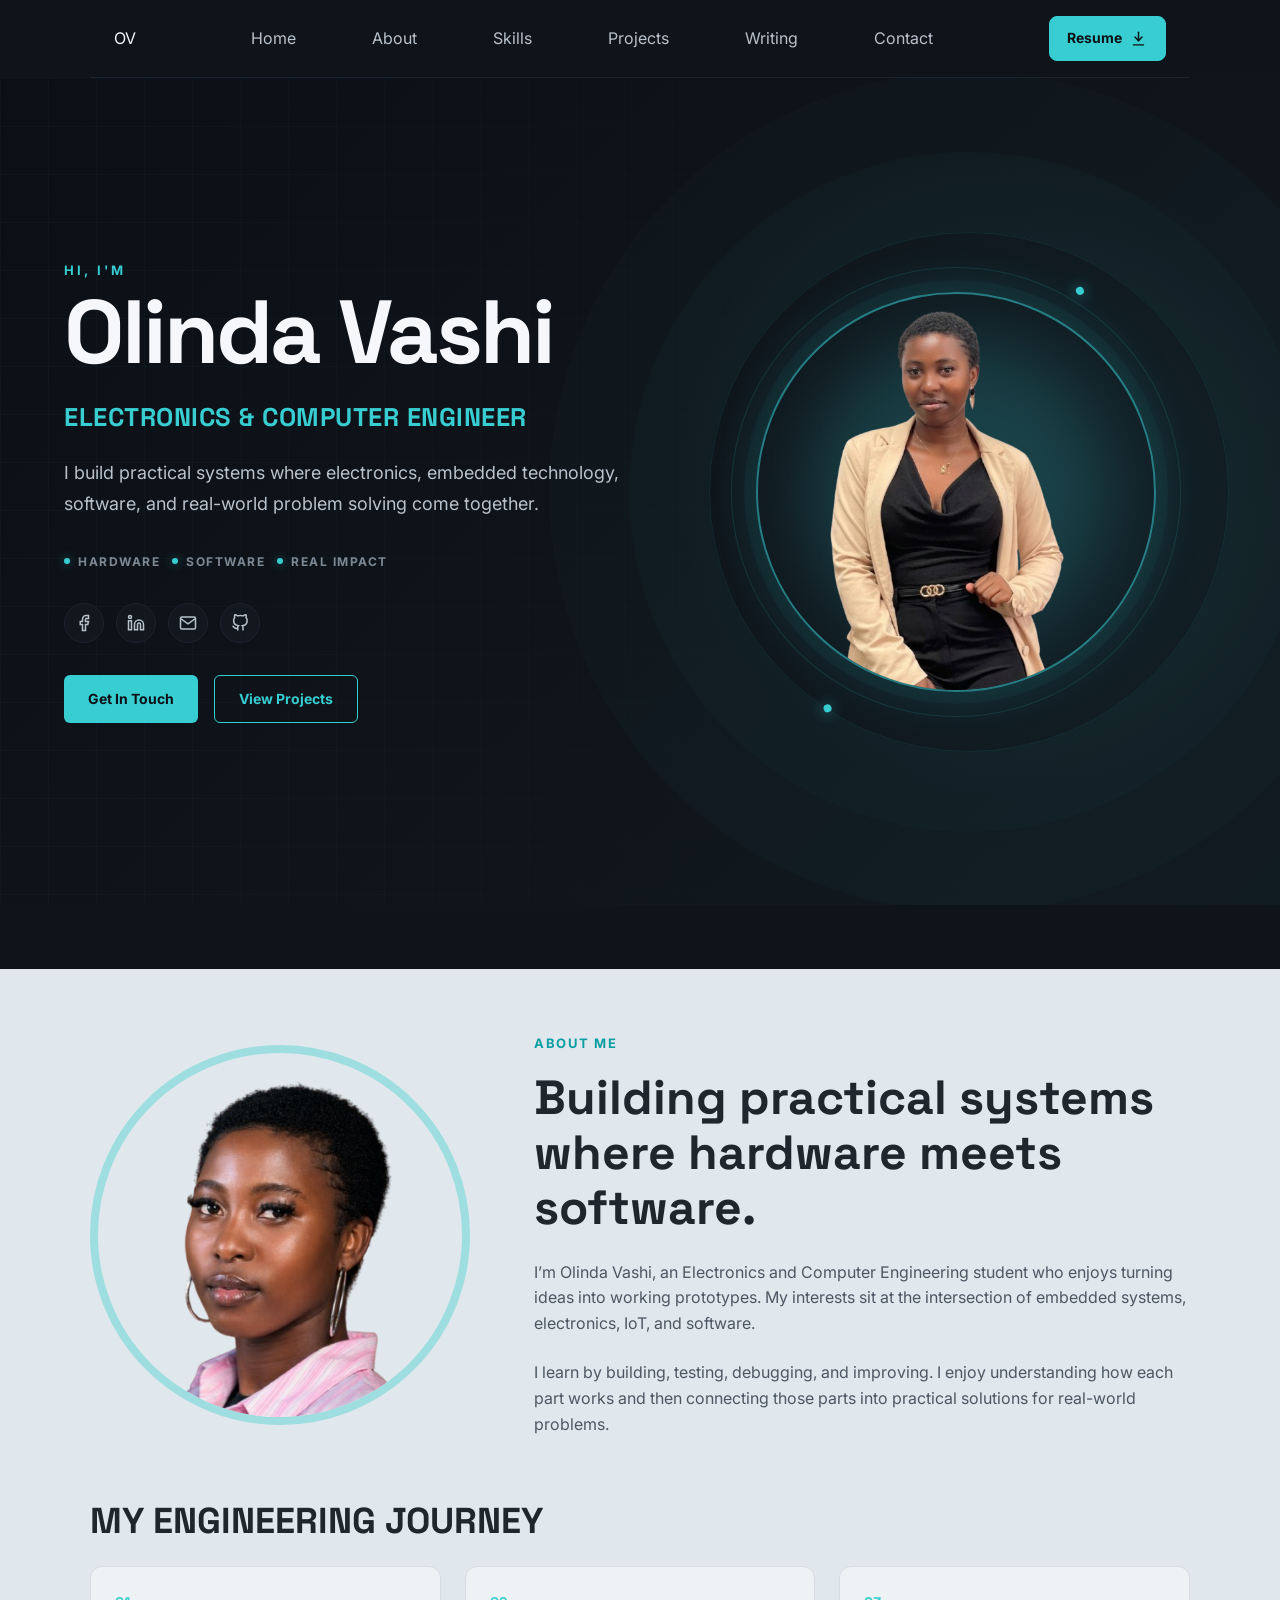
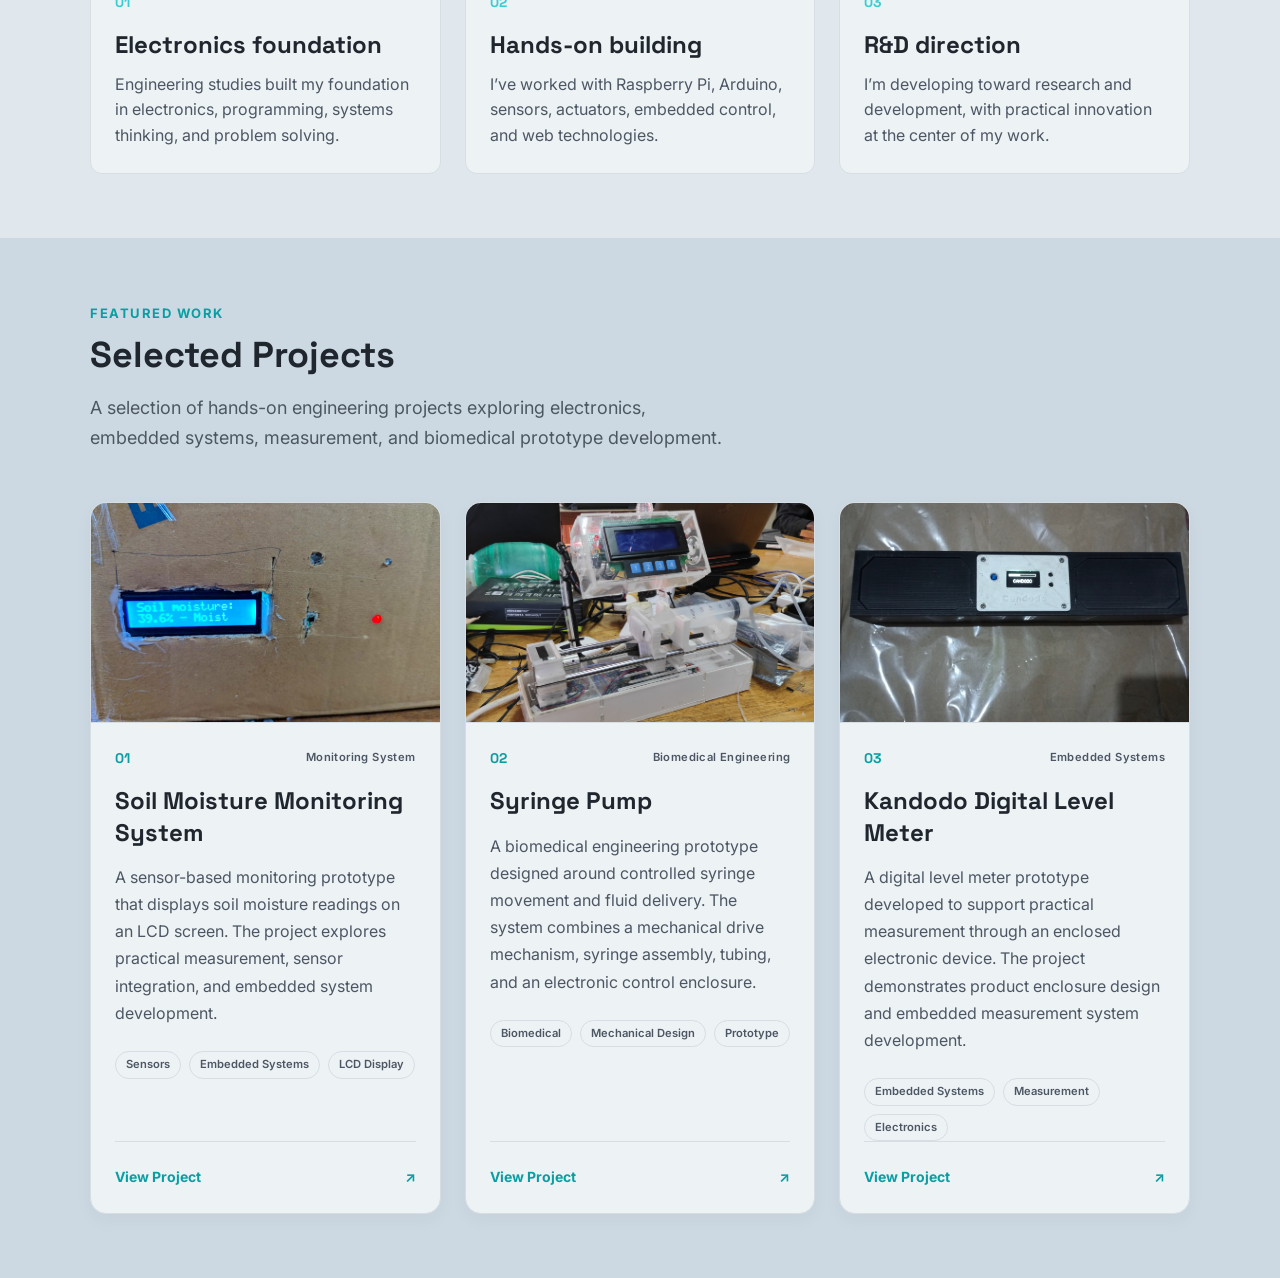
==== index.html @ 027cfe1d "Add projects section and soil moisture case study" ====
<!DOCTYPE html>
<html lang="en">
<head>
  <meta charset="UTF-8">
  <meta name="viewport" content="width=device-width, initial-scale=1.0">
  <title>Olinda Vashi — Electronics &amp; Computer Engineer</title>

  <link rel="preconnect" href="https://fonts.googleapis.com">
  <link rel="preconnect" href="https://fonts.gstatic.com" crossorigin>
  <link href="https://fonts.googleapis.com/css2?family=Space+Grotesk:wght@700;800&family=Inter:wght@400;500;600&display=swap" rel="stylesheet">

  <link rel="stylesheet" href="css/styles.css">
  <script src="script.js" defer></script>
</head>
<body>

  <header>
    <a href="index.html" aria-label="Olinda Vashi-Home">OV</a>
    <button class="nav-toggle" id="navToggle" aria-expanded="false" aria-controls="primaryNav" aria-label="Open menu">
    <span></span>
    <span></span>
    <span></span>
  </button>

    <nav id="primaryNav" aria-label="Primary">
  <ul>
    <li><a href="#home">Home</a></li>
    <li><a href="#about">About</a></li>
    <li><a href="#skills">Skills</a></li>
    <li><a href="#projects">Projects</a></li>
    <li><a href="#writing">Writing</a></li>
    <li><a href="#contact">Contact</a></li>
  </ul>
</nav>

    <a href="assets/cv.pdf" class="resume-button" download>
  <span>Resume</span>

  <svg
    viewBox="0 0 24 24"
    aria-hidden="true"
  >
    <path d="M12 3v12"></path>
    <path d="m7 10 5 5 5-5"></path>
    <path d="M5 21h14"></path>
  </svg>
</a>
  </header>

  <main>
   <section class="hero" id="home" aria-labelledby="hero-title">

  <div class="hero-content">

    <p class="eyebrow">HI, I'M</p>

    <h1 id="hero-title">Olinda Vashi</h1>

    <p class="subtitle">
      Electronics &amp; Computer Engineer
    </p>

    <p class="description">
      I build practical systems where electronics, embedded technology,
      software, and real-world problem solving come together.
    </p>

    <div class="hero-focus" aria-label="Areas of focus">
      <span>HARDWARE</span>
      <span>SOFTWARE</span>
      <span>REAL IMPACT</span>
    </div>

    <ul class="social-links" aria-label="Social profiles">

      <li>
        <a href="https://facebook.com/" aria-label="Facebook profile">
          <svg viewBox="0 0 24 24" aria-hidden="true">
            <path d="M18 2h-3a5 5 0 0 0-5 5v3H7v4h3v8h4v-8h3l1-4h-4V7a1 1 0 0 1 1-1h3z"/>
          </svg>
        </a>
      </li>

      <li>
        <a href="https://linkedin.com/" aria-label="LinkedIn profile">
          <svg viewBox="0 0 24 24" aria-hidden="true">
            <path d="M16 8a6 6 0 0 1 6 6v7h-4v-7a2 2 0 0 0-2-2 2 2 0 0 0-2 2v7h-4v-7a6 6 0 0 1 6-6z"/>
            <rect x="2" y="9" width="4" height="12"/>
            <circle cx="4" cy="4" r="2"/>
          </svg>
        </a>
      </li>

      <li>
        <a href="mailto:you@example.com" aria-label="Send me an email">
          <svg viewBox="0 0 24 24" aria-hidden="true">
            <rect x="2" y="4" width="20" height="16" rx="2"/>
            <path d="m22 6-10 7L2 6"/>
          </svg>
        </a>
      </li>

      <li>
        <a href="https://github.com/" aria-label="GitHub profile">
          <svg viewBox="0 0 24 24" aria-hidden="true">
            <path d="M9 19c-5 1.5-5-2.5-7-3m14 6v-3.87a3.37 3.37 0 0 0-.94-2.61c3.14-.35 6.44-1.54 6.44-7A5.44 5.44 0 0 0 20 4.77 5.07 5.07 0 0 0 19.91 1S18.73.65 16 2.48a13.38 13.38 0 0 0-7 0C6.27.65 5.09 1 5.09 1A5.07 5.07 0 0 0 5 4.77a5.44 5.44 0 0 0-1.5 3.78c0 5.42 3.3 6.61 6.44 7A3.37 3.37 0 0 0 9 18.13V22"/>
          </svg>
        </a>
      </li>

    </ul>

    <div class="hero-actions">
      <a href="#contact">Get In Touch</a>
      <a href="#projects">View Projects</a>
    </div>

  </div>

  <div class="hero-visual">

    <div class="hero-orbit" aria-hidden="true"></div>

    <div class="hero-image">
      <img
        src="assets/profile.png"
        alt="Portrait of Olinda Vashi"
      >
    </div>
        </div>

</section>
<!-- =========================================
     ABOUT
     ========================================= -->

<section class="about-section" id="about" aria-labelledby="about-title">

  <div class="about-photo">
    <img
      src="assets/Profilee.png"
      alt="Portrait of Olinda Vashi"
    >
  </div>

  <div class="about-copy">

    <p class="about-eyebrow">ABOUT ME</p>

    <h2 class="about-title" id="about-title">
      Building practical systems
      where hardware meets software.
    </h2>

    <p class="about-text">
      I’m Olinda Vashi, an Electronics and Computer Engineering student
      who enjoys turning ideas into working prototypes. My interests sit
      at the intersection of embedded systems, electronics, IoT, and software.
    </p>

    <p class="about-text">
      I learn by building, testing, debugging, and improving. I enjoy
      understanding how each part works and then connecting those parts
      into practical solutions for real-world problems.
    </p>

  </div>

</section>
<!-- =========================================
     ENGINEERING JOURNEY
     ========================================= -->

<section class="journey" aria-labelledby="journey-heading">

  <h2 class="journey-heading" id="journey-heading">
    MY ENGINEERING JOURNEY
  </h2>

  <div class="journey-grid">

    <article class="journey-card">

      <p class="journey-number">01</p>

      <h3>Electronics foundation</h3>

      <p>
        Engineering studies built my foundation in electronics,
        programming, systems thinking, and problem solving.
      </p>

    </article>


    <article class="journey-card">

      <p class="journey-number">02</p>

      <h3>Hands-on building</h3>

      <p>
        I’ve worked with Raspberry Pi, Arduino, sensors, actuators,
        embedded control, and web technologies.
      </p>

    </article>


    <article class="journey-card">

      <p class="journey-number">03</p>

      <h3>R&amp;D direction</h3>

      <p>
        I’m developing toward research and development, with practical
        innovation at the center of my work.
      </p>

    </article>

  </div>

</section>


<!-- =========================================
     PROJECTS SECTION
     ========================================= -->

<section
  class="projects-section"
  id="projects"
  aria-labelledby="projects-title"
>

  <!-- Projects Header -->
  <div class="projects-header">

    <p class="projects-eyebrow">
      FEATURED WORK
    </p>

    <h2 class="projects-title" id="projects-title">
      Selected Projects
    </h2>

    <p class="projects-intro">
      A selection of hands-on engineering projects exploring
      electronics, embedded systems, measurement, and
      biomedical prototype development.
    </p>

  </div>


  <!-- Projects Grid -->
  <div class="projects-grid">


    <!-- =========================================
         PROJECT 1: SOIL MOISTURE MONITORING
         ========================================= -->

    <article class="project-card">

      <!-- Project Image -->
      <div class="project-visual">

        <img
          src="assets/soil-moisture.jpg"
          alt="Soil moisture monitoring prototype displaying a moisture reading on an LCD"
          loading="lazy"
        >

      </div>


      <!-- Project Information -->
      <div class="project-card-content">

        <div class="project-card-meta">

          <span class="project-number">
            01
          </span>

          <span class="project-category">
            Monitoring System
          </span>

        </div>


        <h3>
          Soil Moisture Monitoring System
        </h3>


        <p class="project-description">
          A sensor-based monitoring prototype that displays
          soil moisture readings on an LCD screen. The project
          explores practical measurement, sensor integration,
          and embedded system development.
        </p>


        <!-- Project Tags -->
        <ul
          class="project-tags"
          aria-label="Soil moisture project technologies"
        >

          <li>
            Sensors
          </li>

          <li>
            Embedded Systems
          </li>

          <li>
            LCD Display
          </li>

        </ul>


        <!-- Project Link -->
        <a
          class="project-link"
          href="projects/soil-moisture.html"
          aria-label="Discuss the Soil Moisture Monitoring System"
        >

          View Project

          <span aria-hidden="true">
            ↗
          </span>

        </a>

      </div>

    </article>



    <!-- =========================================
         PROJECT 2: SYRINGE PUMP
         ========================================= -->

    <article class="project-card">

      <!-- Project Image -->
      <div class="project-visual">

        <img
          src="assets/syringe-pump.jpg"
          alt="Syringe pump prototype with a syringe, mechanical drive system, tubing, and control enclosure"
          loading="lazy"
        >

      </div>


      <!-- Project Information -->
      <div class="project-card-content">

        <div class="project-card-meta">

          <span class="project-number">
            02
          </span>

          <span class="project-category">
            Biomedical Engineering
          </span>

        </div>


        <h3>
          Syringe Pump
        </h3>


        <p class="project-description">
          A biomedical engineering prototype designed around
          controlled syringe movement and fluid delivery.
          The system combines a mechanical drive mechanism,
          syringe assembly, tubing, and an electronic
          control enclosure.
        </p>


        <!-- Project Tags -->
        <ul
          class="project-tags"
          aria-label="Syringe pump project technologies"
        >

          <li>
            Biomedical
          </li>

          <li>
            Mechanical Design
          </li>

          <li>
            Prototype
          </li>

        </ul>


        <!-- Project Link -->
        <a
          class="project-link"
          href="#contact"
          aria-label="Discuss the Syringe Pump project"
        >

         View Project

          <span aria-hidden="true">
            ↗
          </span>

        </a>

      </div>

    </article>



    <!-- =========================================
         PROJECT 3: KANDODO DIGITAL LEVEL METER
         ========================================= -->

    <article class="project-card">

      <!-- Project Image -->
      <div class="project-visual">

        <img
          src="assets/candodo.jpg"
          alt="Kandodo digital level meter in a black enclosure with a central display"
          loading="lazy"
        >

      </div>


      <!-- Project Information -->
      <div class="project-card-content">

        <div class="project-card-meta">

          <span class="project-number">
            03
          </span>

          <span class="project-category">
            Embedded Systems
          </span>

        </div>


        <h3>
          Kandodo Digital Level Meter
        </h3>


        <p class="project-description">
          A digital level meter prototype developed to
          support practical measurement through an
          enclosed electronic device. The project
          demonstrates product enclosure design and
          embedded measurement system development.
        </p>


        <!-- Project Tags -->
        <ul
          class="project-tags"
          aria-label="Kandodo digital level meter project technologies"
        >

          <li>
            Embedded Systems
          </li>

          <li>
            Measurement
          </li>

          <li>
            Electronics
          </li>

        </ul>


        <!-- Project Link -->
        <a
          class="project-link"
          href="#contact"
          aria-label="Discuss the Kandodo Digital Level Meter project"
        >

         View Project

          <span aria-hidden="true">
            ↗
          </span>

        </a>

      </div>

    </article>


  </div>

</section>

  </main>
 

</body>
</html>
---- css/styles.css ----
/* =========================================
   Design tokens
   ========================================= */
:root {
  /* Colour — dark theme */
  --bg: #0f141a;
  --surface: #151B23;
  --border: #1B2330;
  --text-primary: #F5F7FA;
  --text-secondary: #B8C2CC;
  --text-muted: #7C8894;
  --accent: #37CDD1;
  --accent-contrast: #0D1117;
  --error: #FF6B6B;

  /* Type */
  --font-heading: 'Space Grotesk', sans-serif;
  --font-body: 'Inter', system-ui, sans-serif;

  --fs-display: 3rem;      /* 48px */
--fs-h2: 2.25rem;        /* 36px */
--fs-h3: 1.5rem;         /* 24px */
--fs-body-lg: 1.125rem;  /* 18px */
--fs-body: 1rem;         /* 16px */
--fs-small: 0.875rem;    /* 14px */
--fs-eyebrow: 0.8125rem; /* 13px */

  /* Spacing scale */
  --space-1: 0.25rem;
  --space-2: 0.5rem;
  --space-3: 0.75rem;
  --space-4: 1rem;
  --space-5: 1.5rem;
  --space-6: 2rem;
  --space-7: 3rem;
  --space-8: 4rem;
}

/* =========================================
   Reset
   ========================================= */
*, *::before, *::after {
  box-sizing: border-box;
}
.hero-content > * + * {
  margin-top: var(--space-4);
}
body, h1, h2, h3, p, ul {
  margin: 0;
}

ul {
  padding: 0;
  list-style: none;
}

a {
  color: inherit;
  text-decoration: none;
}

/* =========================================
   Base typography
   ========================================= */
body {
  background: var(--bg);
  color: var(--text-primary);
  font-family: var(--font-body);
  font-size: var(--fs-body);
  line-height: 1.6;
}

h1 {
  font-family: var(--font-heading);
  font-weight: 800;
  font-size: var(--fs-display);
  line-height: 1.15;
}

/* Visible keyboard focus — required by the brief, easy to forget later */
a:focus-visible {
  outline: 2px solid var(--accent);
  outline-offset: 3px;
}
.eyebrow {
  color: var(--accent);
  font-size: var(--fs-eyebrow);
  font-weight: 700;
  text-transform: uppercase;
  letter-spacing: 1.5px;
}

.subtitle {
  color: var(--text-secondary);
  font-size: var(--fs-body-lg);
  font-weight: 500;
}

.description {
  color: var(--text-muted);
  max-width: 32rem;
  line-height: 1.7;
}

.social-links {
  display: flex;
  gap: var(--space-3);
}

.social-links a {
  display: flex;
  align-items: center;
  justify-content: center;
  width: 34px;
  height: 34px;
  border: 1.5px solid var(--accent);
  border-radius: 50%;
  color: var(--accent);
}

.hero-actions {
  display: flex;
  gap: var(--space-5);
  flex-wrap: wrap;
  margin-top: var(--space-4);
}

/* =========================================
   Layout — header
   ========================================= */
header {
  display: flex;
  align-items: center;
  justify-content: space-between;
  gap: var(--space-4);
  max-width: 1100px;
  margin: 0 auto;
  padding: var(--space-4) var(--space-5);
  border-bottom: 1px solid var(--border);
}

header nav ul {
  display: flex;
  gap: var(--space-7);
  font-size: var(--fs-body);
  color: var(--text-secondary);
}
.nav-toggle {
  display: none;
  flex-direction: column;
  justify-content: center;
  gap: 5px;
  background: none;
  border: none;
  padding: var(--space-2);
  cursor: pointer;
}

.nav-toggle span {
  width: 22px;
  height: 2px;
  background: var(--text-primary);
  display: block;
}


/* =========================================
   Layout — hero
   ========================================= */


main ul[aria-label="Social profiles"] {
  display: flex;
  gap: var(--space-3);
}


  /* =========================================
   Hero — Home
   ========================================= */

.hero {
  position: relative;
  isolation: isolate;

  min-height: calc(100vh - 73px);
  max-width: none;
  margin: 0;
  padding: clamp(4rem, 8vw, 7rem) max(5%, calc((100% - 1200px) / 2));

  display: grid;
  grid-template-columns: minmax(0, 1fr) minmax(420px, 520px);
  align-items: center;
  gap: clamp(2rem, 6vw, 7rem);

  overflow: hidden;

  background:
    radial-gradient(
      circle at 78% 48%,
      rgba(55, 205, 209, 0.10),
      transparent 30%
    ),
    linear-gradient(
      135deg,
      #0b1016 0%,
      var(--bg) 55%,
      #111b22 100%
    );
}

/* Technical background detail */

.hero::before {
  content: "";
  position: absolute;
  inset: 0;
  z-index: -1;

  background-image:
    linear-gradient(rgba(55, 205, 209, 0.035) 1px, transparent 1px),
    linear-gradient(90deg, rgba(55, 205, 209, 0.035) 1px, transparent 1px);

  background-size: 48px 48px;

  mask-image: linear-gradient(
    to right,
    black,
    transparent 85%
  );

  pointer-events: none;
}

.hero::after {
  content: "";
  position: absolute;
  width: 520px;
  height: 520px;
  right: 4%;
  top: 50%;
  transform: translateY(-50%);

  border: 1px solid rgba(55, 205, 209, 0.10);
  border-radius: 50%;

  box-shadow:
    0 0 0 80px rgba(55, 205, 209, 0.025),
    0 0 0 160px rgba(55, 205, 209, 0.015);

  pointer-events: none;
}


/* =========================================
   Hero content
   ========================================= */

.hero-content {
  position: relative;
  z-index: 2;

  width: 100%;
  max-width: 720px;
  min-width: 0;
}

.hero-content > * + * {
  margin-top: var(--space-4);
}

.hero .eyebrow {
  margin-bottom: var(--space-2);

  color: var(--accent);
  font-family: var(--font-body);
  font-size: var(--fs-eyebrow);
  font-weight: 700;

  text-transform: uppercase;
  letter-spacing: 3px;
}

.hero h1 {
  margin: 0;

  font-family: var(--font-heading);
  font-size: clamp(3.5rem, 7vw, 6.5rem);
  font-weight: 800;
  line-height: 0.98;
  letter-spacing: -3px;

  color: var(--text-primary);

  text-wrap: balance;
}

.hero .subtitle {
  margin-top: var(--space-5);

  color: var(--accent);
  font-family: var(--font-heading);
  font-size: clamp(1.25rem, 2vw, 1.75rem);
  font-weight: 700;
  line-height: 1.25;

  text-transform: uppercase;
  letter-spacing: 0.5px;
}

.hero .description {
  max-width: 600px;
  margin-top: var(--space-5);

  color: var(--text-secondary);
  font-family: var(--font-body);
  font-size: var(--fs-body-lg);
  line-height: 1.75;
}


/* =========================================
   Hero focus areas
   ========================================= */

.hero-focus {
  display: flex;
  flex-wrap: wrap;
  gap: var(--space-3);

  margin-top: var(--space-6);
}

.hero-focus span {
  display: inline-flex;
  align-items: center;
  gap: var(--space-2);

  color: var(--text-muted);
  font-family: var(--font-body);
  font-size: 0.75rem;
  font-weight: 700;

  letter-spacing: 1.5px;
}

.hero-focus span::before {
  content: "";
  width: 6px;
  height: 6px;

  border-radius: 50%;
  background: var(--accent);

  box-shadow: 0 0 10px rgba(55, 205, 209, 0.5);
}


/* =========================================
   Social links
   ========================================= */

.hero .social-links {
  display: flex;
  align-items: center;
  gap: var(--space-3);

  margin-top: var(--space-6);
}

.hero .social-links a {
  display: flex;
  align-items: center;
  justify-content: center;

  width: 40px;
  height: 40px;

  color: var(--text-secondary);

  border: 1px solid var(--border);
  border-radius: 50%;

  background: rgba(21, 27, 35, 0.65);

  transition:
    color 0.25s ease,
    border-color 0.25s ease,
    transform 0.25s ease,
    background-color 0.25s ease;
}

.hero .social-links svg {
  width: 18px;
  height: 18px;

  fill: none;
  stroke: currentColor;
  stroke-width: 2;
}

.hero .social-links a:hover {
  color: var(--accent);
  border-color: var(--accent);

  background: rgba(55, 205, 209, 0.08);

  transform: translateY(-3px);
}


/* =========================================
   Hero buttons
   ========================================= */

.hero-actions {
  display: flex;
  flex-wrap: wrap;
  gap: var(--space-4);

  margin-top: var(--space-6);
}

.hero-actions a {
  display: inline-flex;
  align-items: center;
  justify-content: center;

  min-height: 48px;
  padding: var(--space-3) var(--space-5);

  font-family: var(--font-body);
  font-size: var(--fs-small);
  font-weight: 700;

  border-radius: 6px;

  transition:
    transform 0.25s ease,
    background-color 0.25s ease,
    color 0.25s ease,
    box-shadow 0.25s ease;
}

.hero-actions a:first-child {
  color: var(--accent-contrast);
  background: var(--accent);
}

.hero-actions a:last-child {
  color: var(--accent);
  background: transparent;
  border: 1.5px solid var(--accent);
}

.hero-actions a:hover {
  transform: translateY(-3px);
}

.hero-actions a:first-child:hover {
  box-shadow: 0 8px 22px rgba(55, 205, 209, 0.20);
}

.hero-actions a:last-child:hover {
  background: rgba(55, 205, 209, 0.08);
}


/* =========================================
   Hero visual
   ========================================= */

.hero-visual {
  position: relative;
  z-index: 2;

  width: 100%;
  min-height: 460px;

  display: flex;
  align-items: center;
  justify-content: center;
}

.hero-image {
  position: relative;
  z-index: 2;

  width: min(100%, 400px);
  aspect-ratio: 1 / 1;

  display: flex;
  align-items: center;
  justify-content: center;
}

.hero-image::before {
  content: "";

  position: absolute;
  inset: 8%;

  border-radius: 50%;

  background: rgba(55, 205, 209, 0.16);

  filter: blur(35px);

  transform: scale(0.9);

  animation: heroGlow 5s ease-in-out infinite;
}

.hero-image img {
  position: relative;
  z-index: 2;

  display: block;

  width: 100%;
  height: 100%;

  object-fit: contain;
    object-position: center center;

  border-radius: 50%;

  border: 2px solid rgba(55, 205, 209, 0.55);

  box-shadow:
    0 0 0 12px rgba(55, 205, 209, 0.04),
    0 0 50px rgba(55, 205, 209, 0.18);
}


/* =========================================
   Decorative orbit
   ========================================= */

.hero-orbit {
  position: absolute;

  width: 450px;
  height: 450px;

  border: 1px solid rgba(55, 205, 209, 0.14);
  border-radius: 50%;

  transform: rotate(-18deg);
}

.hero-orbit::before,
.hero-orbit::after {
  content: "";

  position: absolute;

  width: 8px;
  height: 8px;

  border-radius: 50%;
  background: var(--accent);

  box-shadow: 0 0 14px rgba(55, 205, 209, 0.7);
}

.hero-orbit::before {
  top: 15%;
  right: 9%;
}

.hero-orbit::after {
  bottom: 12%;
  left: 7%;
}


/* =========================================
   Hero labels
   ========================================= */

.hero-label {
  position: absolute;
  z-index: 3;

  display: flex;
  align-items: center;
  gap: var(--space-2);

  padding: var(--space-2) var(--space-3);

  color: var(--text-secondary);

  font-family: var(--font-body);
  font-size: 0.7rem;
  font-weight: 700;

  letter-spacing: 1.2px;

  background: rgba(15, 20, 26, 0.82);
  border: 1px solid var(--border);
  border-radius: 5px;

  backdrop-filter: blur(8px);
}

.hero-label span {
  color: var(--accent);
  font-family: var(--font-heading);
}

.hero-label-hardware {
  top: 17%;
  left: 1%;
}

.hero-label-software {
  top: 47%;
  right: -2%;
}

.hero-label-impact {
  bottom: 17%;
  left: 4%;
}


/* =========================================
   Hero animation
   ========================================= */


@keyframes heroGlow {
  0%,
  100% {
    opacity: 0.65;
    transform: scale(0.9);
  }

  50% {
    opacity: 1;
    transform: scale(1.05);
  }
}

/* =========================================
   Hero responsive layout
   ========================================= */

@media (max-width: 1100px) {

  .hero {
    grid-template-columns: minmax(0, 1fr) minmax(350px, 430px);
    gap: var(--space-6);

    padding-left: 5%;
    padding-right: 5%;
  }

  .hero h1 {
    font-size: clamp(3.25rem, 6vw, 5rem);
  }

  .hero-visual {
    min-height: 450px;
  }

  .hero-orbit {
    width: 410px;
    height: 410px;
  }

  .hero-label-software {
    right: -1%;
  }
}


@media (max-width: 850px) {

  .hero {
    min-height: auto;

    grid-template-columns: 1fr;

    padding-top: var(--space-7);
    padding-bottom: var(--space-8);

    text-align: center;
  }

  .hero-content {
    max-width: 720px;
    margin: 0 auto;
  }

  .hero .description {
    margin-left: auto;
    margin-right: auto;
  }

  .hero-focus {
    justify-content: center;
  }

  .hero .social-links {
    justify-content: center;
  }

  .hero-actions {
    justify-content: center;
  }

  .hero-visual {
    min-height: 440px;
    max-width: 500px;
    margin: 0 auto;
  }

  .hero-label-hardware {
    left: 3%;
  }

  .hero-label-software {
    right: 0;
  }

  .hero-label-impact {
    left: 5%;
  }
}


@media (max-width: 700px) {

  .hero {
    padding:
      var(--space-7)
      var(--space-4)
      var(--space-8);
  }

  .hero h1 {
    font-size: clamp(3rem, 14vw, 4.5rem);
    letter-spacing: -2px;
  }

  .hero .subtitle {
    font-size: 1.15rem;
  }

  .hero .description {
    font-size: var(--fs-body);
  }

  .hero-visual {
    min-height: 360px;
  }

  .hero-image {
    width: min(82vw, 340px);
  }

  .hero-orbit {
    width: min(90vw, 370px);
    height: min(90vw, 370px);
  }

  .hero-label {
    font-size: 0.6rem;
  }

  .hero-label-hardware {
    top: 13%;
    left: 0;
  }

  .hero-label-software {
    top: 45%;
    right: 0;
  }

  .hero-label-impact {
    bottom: 12%;
    left: 2%;
  }
}


@media (max-width: 450px) {

  .hero {
    padding-top: var(--space-6);
  }

  .hero h1 {
    font-size: 2.75rem;
  }

  .hero .eyebrow {
    letter-spacing: 2px;
  }

  .hero-focus {
    gap: var(--space-2);
  }

  .hero-focus span {
    font-size: 0.65rem;
  }

  .hero-actions {
    flex-direction: column;
    align-items: stretch;
  }

  .hero-actions a {
    width: 100%;
  }

  .hero-visual {
    min-height: 320px;
  }

  .hero-image {
    width: min(78vw, 290px);
  }

  .hero-orbit {
    width: min(86vw, 320px);
    height: min(86vw, 320px);
  }

  .hero-label {
    display: none;
  }
}


@media (prefers-reduced-motion: reduce) {

  .hero-image::before {
    animation: none;
  }

  .hero .social-links a,
  .hero-actions a {
    transition: none;
  }

  .hero-actions a:hover,
  .hero .social-links a:hover {
    transform: none;
  }
}
/* =========================================
   Navigation Links
   ========================================= */

header nav a {
  display: inline-block;

  color: var(--text-secondary);
  text-decoration: none;

  padding: 8px 14px;
  border-radius: 8px;

  transition:
    color 0.25s ease,
    background-color 0.25s ease,
    box-shadow 0.25s ease;
}

header nav a:hover,
header nav a:focus-visible {
  color: var(--accent-contrast);
  background-color: var(--accent);

  box-shadow:
    0 0 10px rgba(55, 205, 209, 0.35);
}
/* =========================================
   Resume Button
   ========================================= */

.resume-button {
  display: inline-flex;
  align-items: center;
  justify-content: center;
  gap: var(--space-2);

  min-height: 42px;
  padding: 0.65rem 1.1rem;

  color: var(--accent-contrast);
  background: var(--accent);

  border: 1px solid var(--accent);
  border-radius: 8px;

  font-family: var(--font-body);
  font-size: var(--fs-small);
  font-weight: 700;

  text-decoration: none;

  transition:
    background-color 0.25s ease,
    border-color 0.25s ease,
    box-shadow 0.25s ease,
    transform 0.25s ease;
}

.resume-button svg {
  width: 17px;
  height: 17px;

  fill: none;
  stroke: currentColor;
  stroke-width: 2;
  stroke-linecap: round;
  stroke-linejoin: round;
}

.resume-button:hover,
.resume-button:focus-visible {
  color: var(--accent-contrast);
  background: #5de1e4;
  border-color: #5de1e4;

  box-shadow:
    0 0 16px rgba(55, 205, 209, 0.35);

  transform: translateY(-2px);
}

.resume-button:focus-visible {
  outline: 2px solid var(--accent);
  outline-offset: 3px;
}
/* =========================================
   About Section
   ========================================= */

.about-section {
  --about-bg: #e0e8ed;
  --about-card: #edf2f5;
  --about-border: #d6dee3;
  --about-text: #1f262e;
  --about-secondary: #4d5763;
  --about-accent: #0a9ea3;

  width: 100%;
  margin: var(--space-8) 0 0;
  padding: var(--space-8) max(var(--space-5), calc((100% - 1100px) / 2)) var(--space-6);

  background: var(--about-bg);

  display: grid;
  grid-template-columns: 380px minmax(0, 1fr);
  align-items: center;
  gap: var(--space-8);
}


/* =========================================
   About image
   ========================================= */

.about-photo {
  width: min(100%, 380px);
  aspect-ratio: 1 / 1;

  margin: 0 auto;
}

.about-photo img {
  display: block;

  width: 100%;
  height: 100%;

  object-fit: cover;
 object-position: center 35%;

 border: 8px solid #9edee0;
  border-radius: 50%;
}




/* =========================================
   About Text
   ========================================= */

.about-copy {
  min-width: 0;
}

.about-eyebrow {
  margin: 0 0 var(--space-4);

  color: var(--about-accent);

  font-family: var(--font-body);
  font-size: var(--fs-eyebrow);
  font-weight: 700;
  line-height: 1.6;

  text-transform: uppercase;
  letter-spacing: 1.5px;
}


.about-title {
  max-width: 760px;
  margin: 0;

  color: var(--about-text);

  font-family: var(--font-heading);
  font-size: var(--fs-display);
  font-weight: 800;
  line-height: 1.15;
}


.about-text {
  max-width: 760px;
  margin: var(--space-5) 0 0;

  color: var(--about-secondary);

  font-family: var(--font-body);
  font-size: var(--fs-body);
  font-weight: 400;
  line-height: 1.6;
}


.about-text + .about-text {
  margin-top: var(--space-5);
}


/* =========================================
   Engineering Journey
   ========================================= */
.journey {
  width: 100%;
  max-width: none;
  margin: 0;
  padding: var(--space-6) max(var(--space-5), calc((100% - 1100px) / 2)) var(--space-8);

  background: #e0e8ed;
  color: #1f262e;
}

.journey-heading {
  margin: 0 0 var(--space-5);

  color: #1f262e;

  font-family: var(--font-heading);
  font-size: var(--fs-h2);
  font-weight: 800;
  line-height: 1.15;
}


.journey-grid {
  display: grid;
  grid-template-columns: repeat(3, 1fr);
  gap: var(--space-5);
}


/* =========================================
   Engineering Journey Cards
   ========================================= */

.journey-card {
  position: relative;

  padding: var(--space-5);

  background: #edf2f5;
  border: 1px solid #d6dee3;
  border-radius: 12px;

  overflow: hidden;

  transition:
    transform 0.3s ease,
    box-shadow 0.3s ease,
    border-color 0.3s ease,
    background-color 0.3s ease;
}


/* Accent line */

.journey-card::before {
  content: "";

  position: absolute;
  top: 0;
  left: 0;

  width: 0;
  height: 3px;

  background: var(--accent);

  transition: width 0.3s ease;
}


/* Hover */

.journey-card:hover {
  transform: translateY(-8px);

  background: #f5f9fa;
  border-color: var(--accent);

  box-shadow:
    0 12px 25px rgba(31, 38, 46, 0.10),
    0 4px 10px rgba(10, 158, 163, 0.08);
}


.journey-card:hover::before {
  width: 100%;
}


/* Number */

.journey-number {
  margin: 0 0 var(--space-4);

  color: var(--accent);

  font-family: var(--font-heading);
  font-size: var(--fs-small);
  font-weight: 700;
  line-height: 1.6;

  transition:
    transform 0.3s ease,
    letter-spacing 0.3s ease;
}


.journey-card:hover .journey-number {
  transform: translateX(4px);
  letter-spacing: 1px;
}


/* Card title */
.journey-card h3 {
  margin: 0 0 var(--space-3);

  color: #1f262e;

  font-family: var(--font-heading);
  font-size: var(--fs-h3);
  font-weight: 700;
  line-height: 1.25;
}

.journey-card p:not(.journey-number) {
  margin: 0;

  color: #4d5763;

  font-family: var(--font-body);
  font-size: var(--fs-body);
  line-height: 1.6;
}

/* =========================================
   About Section — Tablet
   ========================================= */

@media (max-width: 900px) {

  .about-section {
    grid-template-columns: 280px minmax(0, 1fr);
    gap: var(--space-6);
  }

  .about-title {
    font-size: 2.5rem;
  }

  .about-photo {
    max-width: 280px;
  }

  .journey-grid {
    grid-template-columns: 1fr;
  }
}


/* =========================================
   About Section — Mobile
   ========================================= */

@media (max-width: 800px) {

  .about-section {
    display: flex;
    flex-direction: column;

    width: 100%;
    gap: var(--space-6);

    padding: var(--space-7) var(--space-5);
  }

  .about-photo {
    width: 100%;
    max-width: 320px;
    margin: 0 auto;
  }

  .about-copy {
    width: 100%;
  }

  .about-title {
    width: 100%;
    max-width: 700px;
    font-size: 2.5rem;
  }

  .about-text {
    width: 100%;
    max-width: 700px;
  }
}


/* =========================================
   Small Mobile
   ========================================= */

@media (max-width: 700px) {

  .about-section {
    padding: var(--space-7) var(--space-4);
  }

  .about-photo {
    max-width: 300px;
  }

  .about-title {
    font-size: 2.25rem;
  }

  .about-text {
    font-size: var(--fs-body);
  }

  .journey {
    padding: var(--space-7) var(--space-4);
  }

  .journey-heading {
    font-size: var(--fs-h2);
  }

  .journey-grid {
    grid-template-columns: 1fr;
    gap: var(--space-4);
  }
}


/* =========================================
   Very Small Phones
   ========================================= */

@media (max-width: 450px) {

  .about-title {
    font-size: 2rem;
  }

  .about-photo {
    max-width: 270px;
  }

  .journey-heading {
    font-size: 1.875rem;
  }
}
/* =========================================
   Mobile Navigation
   ========================================= */

@media (max-width: 700px) {

  header {
    flex-wrap: wrap;
  }

  .nav-toggle {
    display: flex;
    order: 1;
  }

  header > a:last-child {
    order: 2;
  }

  header nav {
    order: 3;
    display: none;
    width: 100%;
  }

  header nav.open {
    display: block;
  }

  header nav ul {
    display: flex;
    flex-direction: column;
    gap: var(--space-3);

    padding-top: var(--space-4);
  }

  header nav a {
    display: block;
    width: 100%;
  }
}

/* =========================================
   PROJECTS SECTION
   ========================================= */

.projects-section {
  --projects-bg: #cdd9e2;
  --projects-card: #edf2f5;
  --projects-border: #d6dee3;
  --projects-text: #1f262e;
  --projects-secondary: #4d5763;
  --projects-accent: #0a9ea3;

  width: 100%;
  padding: var(--space-8)
    max(var(--space-5), calc((100% - 1100px) / 2));

  background: var(--projects-bg);
  color: var(--projects-text);

  border-top: 1px solid #cbd8df;
}


/* =========================================
   PROJECTS HEADER
   ========================================= */

.projects-header {
  max-width: 700px;
  margin-bottom: var(--space-7);
}

.projects-eyebrow {
  margin: 0 0 var(--space-3);

  color: var(--projects-accent);
  font-family: var(--font-body);
  font-size: var(--fs-eyebrow);
  font-weight: 700;
  letter-spacing: 1.5px;
  text-transform: uppercase;
}

.projects-title {
  margin: 0;

  color: var(--projects-text);
  font-family: var(--font-heading);
  font-size: var(--fs-h2);
  font-weight: 800;
  line-height: 1.15;
}

.projects-intro {
  max-width: 650px;
  margin-top: var(--space-4);

  color: var(--projects-secondary);
  font-family: var(--font-body);
  font-size: var(--fs-body-lg);
  line-height: 1.7;
}


/* =========================================
   PROJECTS GRID
   ========================================= */

.projects-grid {
  display: grid;
  grid-template-columns: repeat(3, minmax(0, 1fr));
  gap: var(--space-5);
}


/* =========================================
   PROJECT CARD
   ========================================= */

.project-card {
  display: flex;
  flex-direction: column;

  min-width: 0;
  overflow: hidden;

  background: var(--projects-card);
  border: 1px solid var(--projects-border);
  border-radius: 16px;

  box-shadow:
    0 6px 18px rgba(31, 38, 46, 0.04);

  transition:
    transform 0.3s ease,
    border-color 0.3s ease,
    box-shadow 0.3s ease;
}

.project-card:hover {
  transform: translateY(-6px);

  border-color: var(--projects-accent);

  box-shadow:
    0 12px 28px rgba(31, 38, 46, 0.10);
}


/* =========================================
   PROJECT IMAGE
   ========================================= */

.project-visual {
  width: 100%;
  height: 220px;
  overflow: hidden;

  background: var(--projects-bg);
  border-bottom: 1px solid var(--projects-border);
}

.project-visual img {
  display: block;

  width: 100%;
  height: 100%;

  object-fit: cover;
  object-position: center;

  transition: transform 0.4s ease;
}

.project-card:hover .project-visual img {
  transform: scale(1.03);
}


/* Optional Image Position Adjustments */

/* Soil moisture photograph */
.project-card:nth-child(1) .project-visual img {
  object-position: center;
}

/* Syringe pump photograph */
.project-card:nth-child(2) .project-visual img {
  object-position: center;
}

/* Kandodo digital level meter photograph */
.project-card:nth-child(3) .project-visual img {
  object-position: center;
}


/* =========================================
   PROJECT CARD CONTENT
   ========================================= */

.project-card-content {
  display: flex;
  flex: 1;
  flex-direction: column;

  padding: var(--space-5);
}


/* =========================================
   PROJECT CARD META
   ========================================= */

.project-card-meta {
  display: flex;
  align-items: center;
  justify-content: space-between;
  gap: var(--space-3);

  margin-bottom: var(--space-4);
}

.project-number {
  color: var(--projects-accent);
  font-family: var(--font-heading);
  font-size: var(--fs-small);
  font-weight: 700;
}

.project-category {
  color: var(--projects-secondary);
  font-size: 0.7rem;
  font-weight: 600;
  letter-spacing: 0.4px;
  line-height: 1.4;
  text-align: right;
}


/* =========================================
   PROJECT TITLE
   ========================================= */

.project-card h3 {
  margin: 0;

  color: var(--projects-text);
  font-family: var(--font-heading);
  font-size: var(--fs-h3);
  font-weight: 700;
  line-height: 1.3;
}


/* =========================================
   PROJECT DESCRIPTION
   ========================================= */

.project-description {
  margin-top: var(--space-4);

  color: var(--projects-secondary);
  font-family: var(--font-body);
  font-size: var(--fs-body);
  line-height: 1.7;
}


/* =========================================
   PROJECT TAGS
   ========================================= */

.project-tags {
  display: flex;
  flex-wrap: wrap;
  gap: var(--space-2);

  margin-top: var(--space-5);
  padding: 0;

  list-style: none;
}

.project-tags li {
  padding: 5px 10px;

  color: var(--projects-secondary);
  font-family: var(--font-body);
  font-size: 0.7rem;
  font-weight: 600;
  line-height: 1.4;

  background: transparent;
  border: 1px solid var(--projects-border);
  border-radius: 999px;
}


/* =========================================
   PROJECT LINK
   ========================================= */

.project-link {
  display: inline-flex;
  align-items: center;
  justify-content: space-between;
  gap: var(--space-3);

  margin-top: auto;
  padding-top: var(--space-5);

  color: var(--projects-accent);
  font-family: var(--font-body);
  font-size: var(--fs-small);
  font-weight: 700;
  text-decoration: none;

  border-top: 1px solid var(--projects-border);

  transition:
    color 0.25s ease,
    gap 0.25s ease;
}

.project-link:hover {
  gap: var(--space-4);

  color: var(--projects-text);
}

.project-link:focus-visible {
  outline: 3px solid var(--projects-accent);
  outline-offset: 4px;
  border-radius: 4px;
}


/* =========================================
   TABLET RESPONSIVE LAYOUT
   ========================================= */

@media (max-width: 1000px) {
  .projects-grid {
    grid-template-columns: repeat(2, minmax(0, 1fr));
  }

  .project-card:last-child {
    grid-column: 1 / -1;
    max-width: calc(50% - var(--space-3));
  }
}


/* =========================================
   MOBILE RESPONSIVE LAYOUT
   ========================================= */

@media (max-width: 700px) {
  .projects-section {
    padding: var(--space-7) var(--space-4);
  }

  .projects-title {
    font-size: 2.25rem;
  }

  .projects-intro {
    font-size: var(--fs-body);
  }

  .projects-grid {
    grid-template-columns: 1fr;
    gap: var(--space-5);
  }

  .project-card:last-child {
    grid-column: auto;
    max-width: none;
  }

  .project-visual {
    height: 220px;
  }

  .project-card-content {
    padding: var(--space-5);
  }
}


/* =========================================
   SMALL MOBILE SCREENS
   ========================================= */

@media (max-width: 420px) {
  .projects-title {
    font-size: 1.9rem;
  }

  .project-visual {
    height: 200px;
  }

  .project-card-meta {
    align-items: flex-start;
    flex-direction: column;
    gap: var(--space-2);
  }

  .project-category {
    text-align: left;
  }
}


/* =========================================
   REDUCED MOTION
   ========================================= */

@media (prefers-reduced-motion: reduce) {
  .project-card,
  .project-link,
  .project-visual img {
    transition: none;
  }

  .project-card:hover {
    transform: none;
  }

  .project-card:hover .project-visual img {
    transform: none;
  }

  .project-link:hover {
    gap: var(--space-3);
  }
}
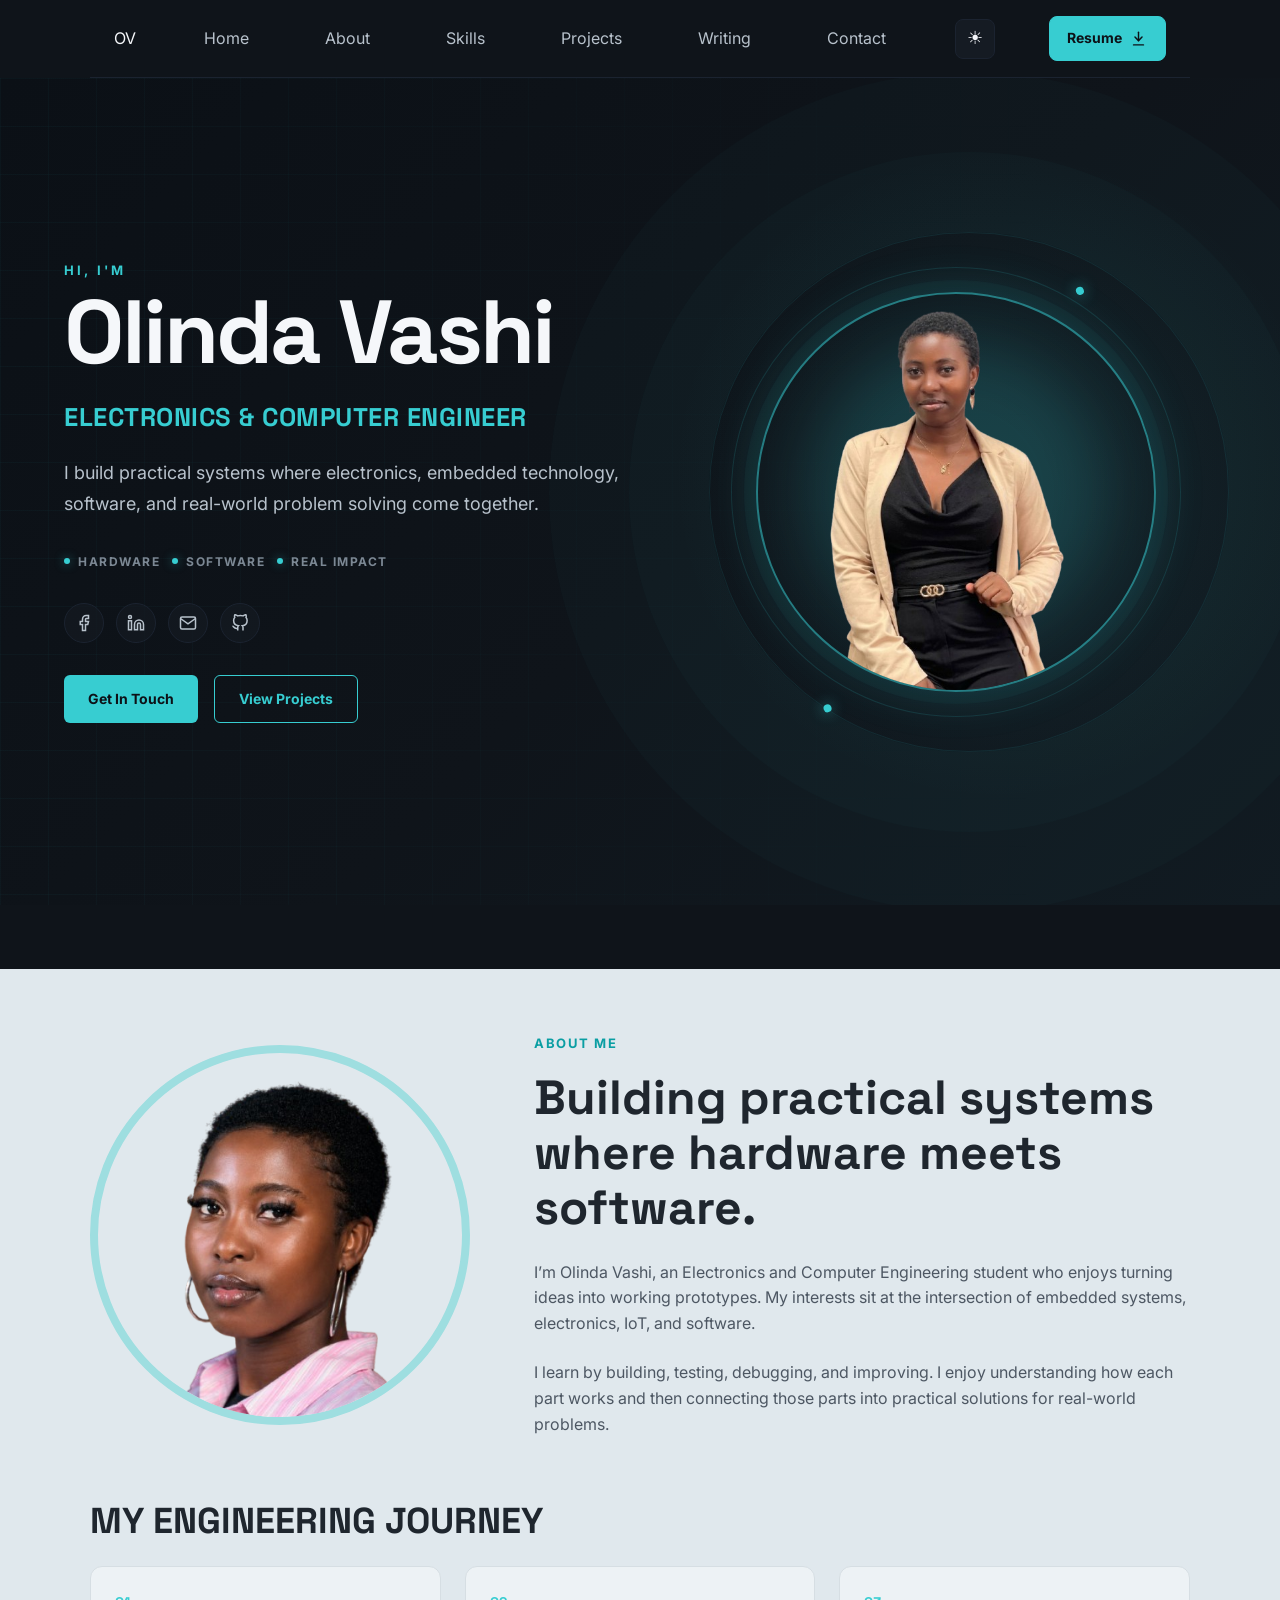
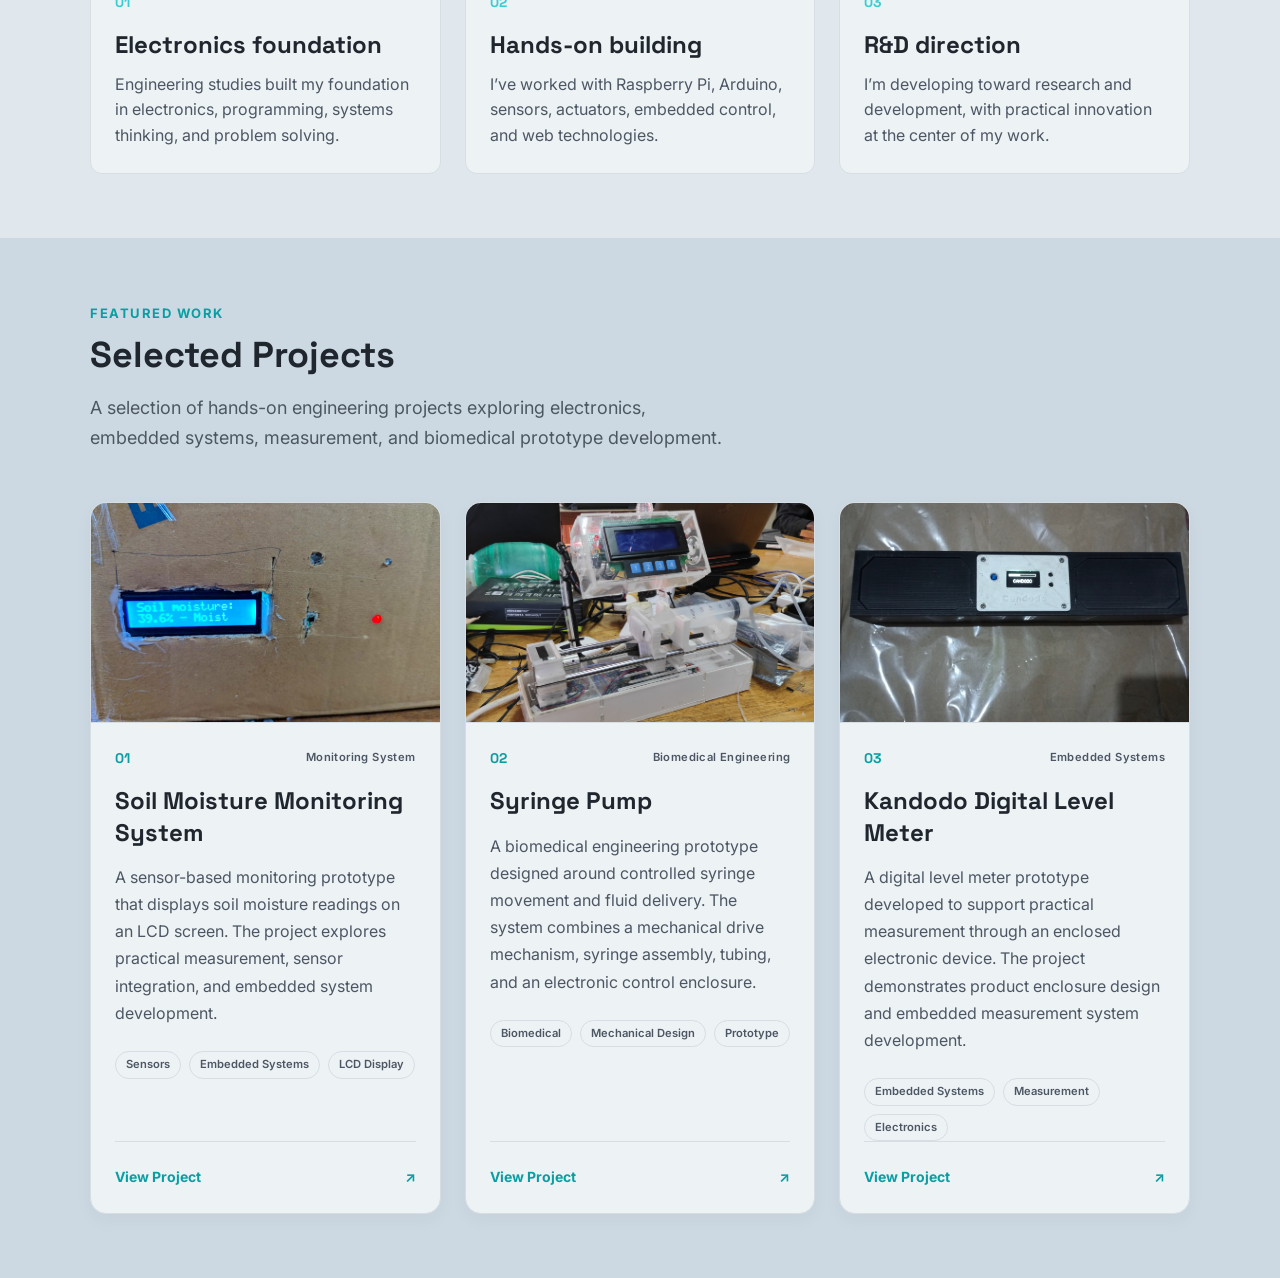
==== commit 5fe962b4: "Add projects section, case study, and theme toggle" ====
--- a/index.html
+++ b/index.html
@@ -32,8 +32,19 @@
     <li><a href="#contact">Contact</a></li>
   </ul>
 </nav>
-
-    <a href="assets/cv.pdf" class="resume-button" download>
+<!-- Theme Toggle -->
+<button
+  class="theme-toggle"
+  id="themeToggle"
+  type="button"
+  aria-label="Switch to light mode"
+  aria-pressed="false"
+>
+  <span class="theme-icon" aria-hidden="true">☀</span>
+</button>
+
+<!-- Resume Download -->
+<a href="assets/cv.pdf" class="resume-button" download>
   <span>Resume</span>
 
   <svg
@@ -45,6 +56,8 @@
     <path d="M5 21h14"></path>
   </svg>
 </a>
+    
+
   </header>
 
   <main>
--- a/css/styles.css
+++ b/css/styles.css
@@ -35,6 +35,24 @@
   --space-7: 3rem;
   --space-8: 4rem;
 }
+/* =========================================
+   LIGHT MODE COLORS
+   ========================================= */
+
+[data-theme="light"] {
+  --bg: #F7FAFB;
+  --surface: #FFFFFF;
+  --border: #D9E3E6;
+
+  --text-primary: #0F1B22;
+  --text-secondary: #52636D;
+  --text-muted: #6B7A82;
+
+  --accent: #087F83;
+  --accent-contrast: #FFFFFF;
+
+  --error: #C0392B;
+}
 
 /* =========================================
    Reset
@@ -57,6 +75,50 @@
 a {
   color: inherit;
   text-decoration: none;
+}
+/* =========================================
+   THEME TOGGLE
+   ========================================= */
+
+.theme-toggle {
+  display: inline-flex;
+  align-items: center;
+  justify-content: center;
+
+  width: 2.5rem;
+  height: 2.5rem;
+
+  padding: 0;
+  border: 1px solid var(--border);
+  border-radius: 0.5rem;
+
+  background: var(--surface);
+  color: var(--text-primary);
+
+  font-size: 1.1rem;
+  cursor: pointer;
+
+  transition:
+    background-color 0.2s ease,
+    color 0.2s ease,
+    border-color 0.2s ease,
+    transform 0.2s ease;
+}
+
+.theme-toggle:hover {
+  background: var(--accent);
+  color: var(--accent-contrast);
+  border-color: var(--accent);
+  transform: translateY(-2px);
+}
+
+.theme-toggle:focus-visible {
+  outline: 2px solid var(--accent);
+  outline-offset: 3px;
+}
+
+.theme-icon {
+  line-height: 1;
 }
 
 /* =========================================
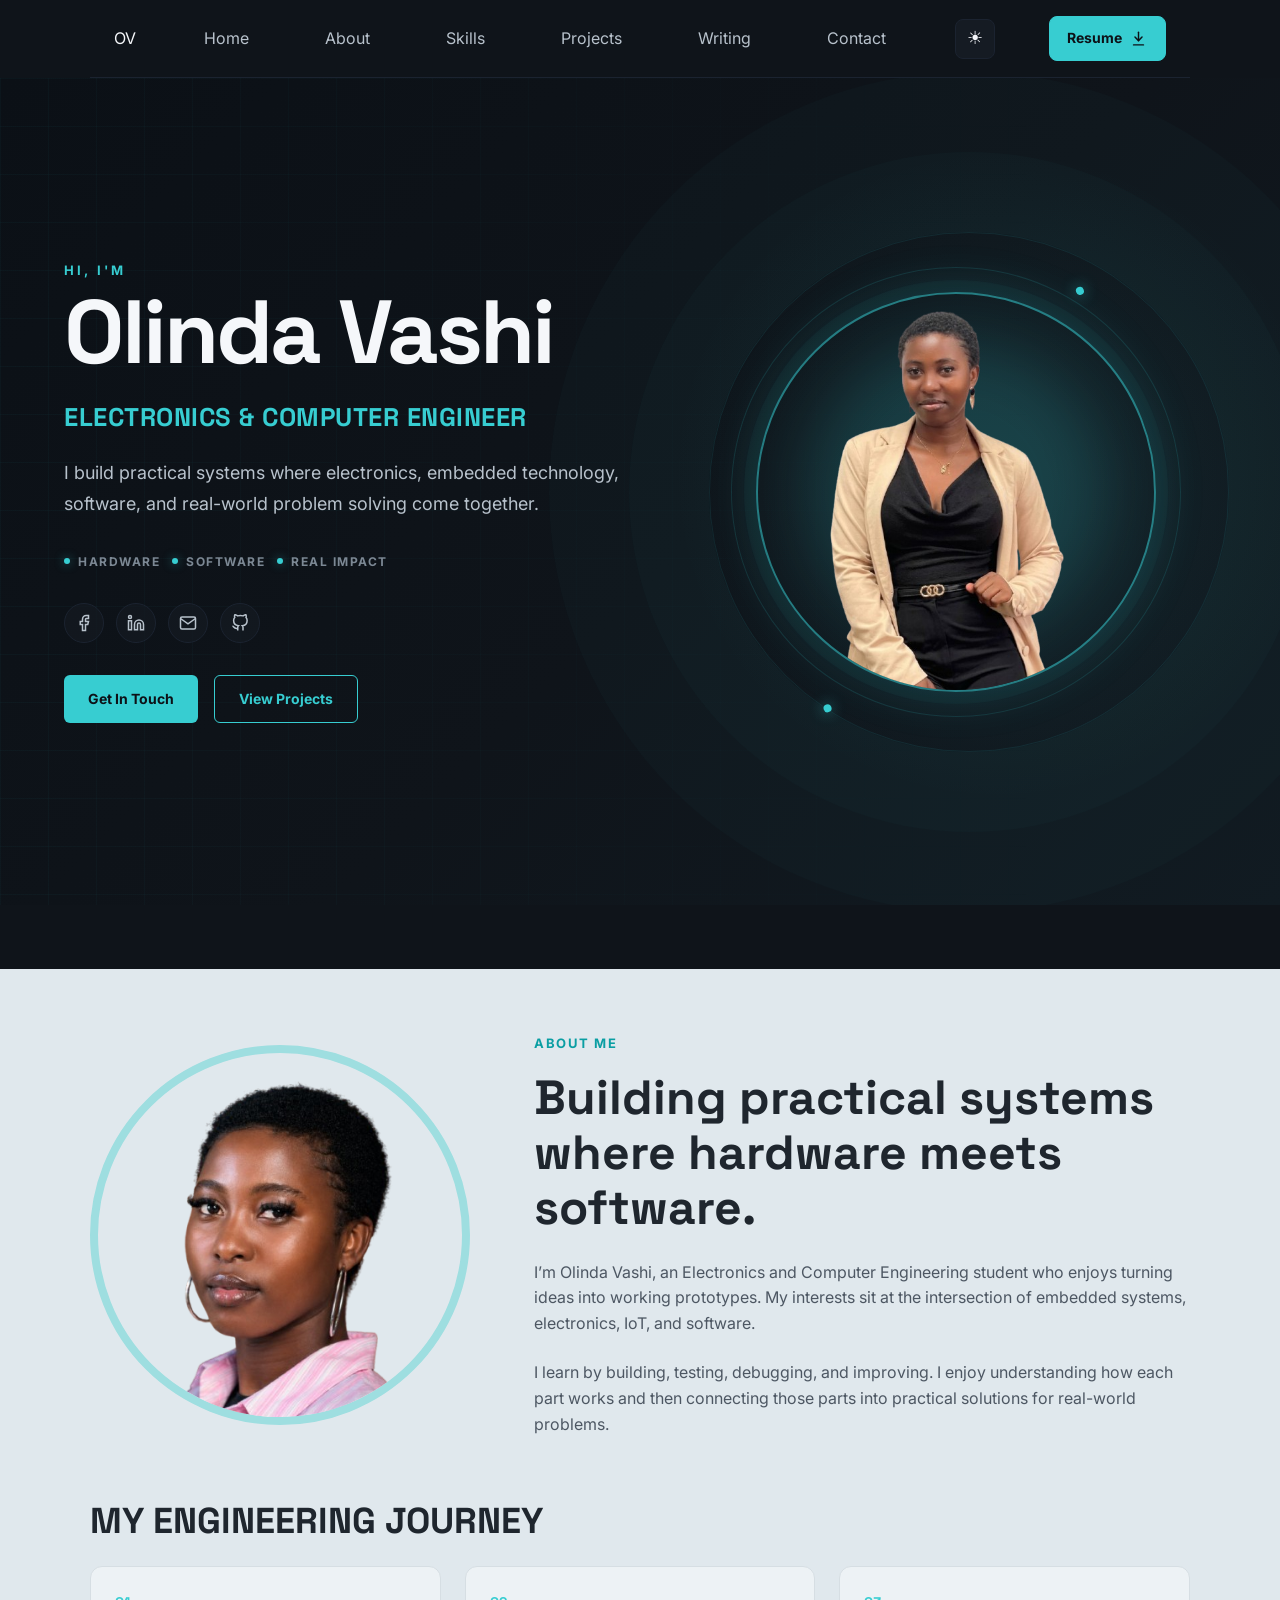
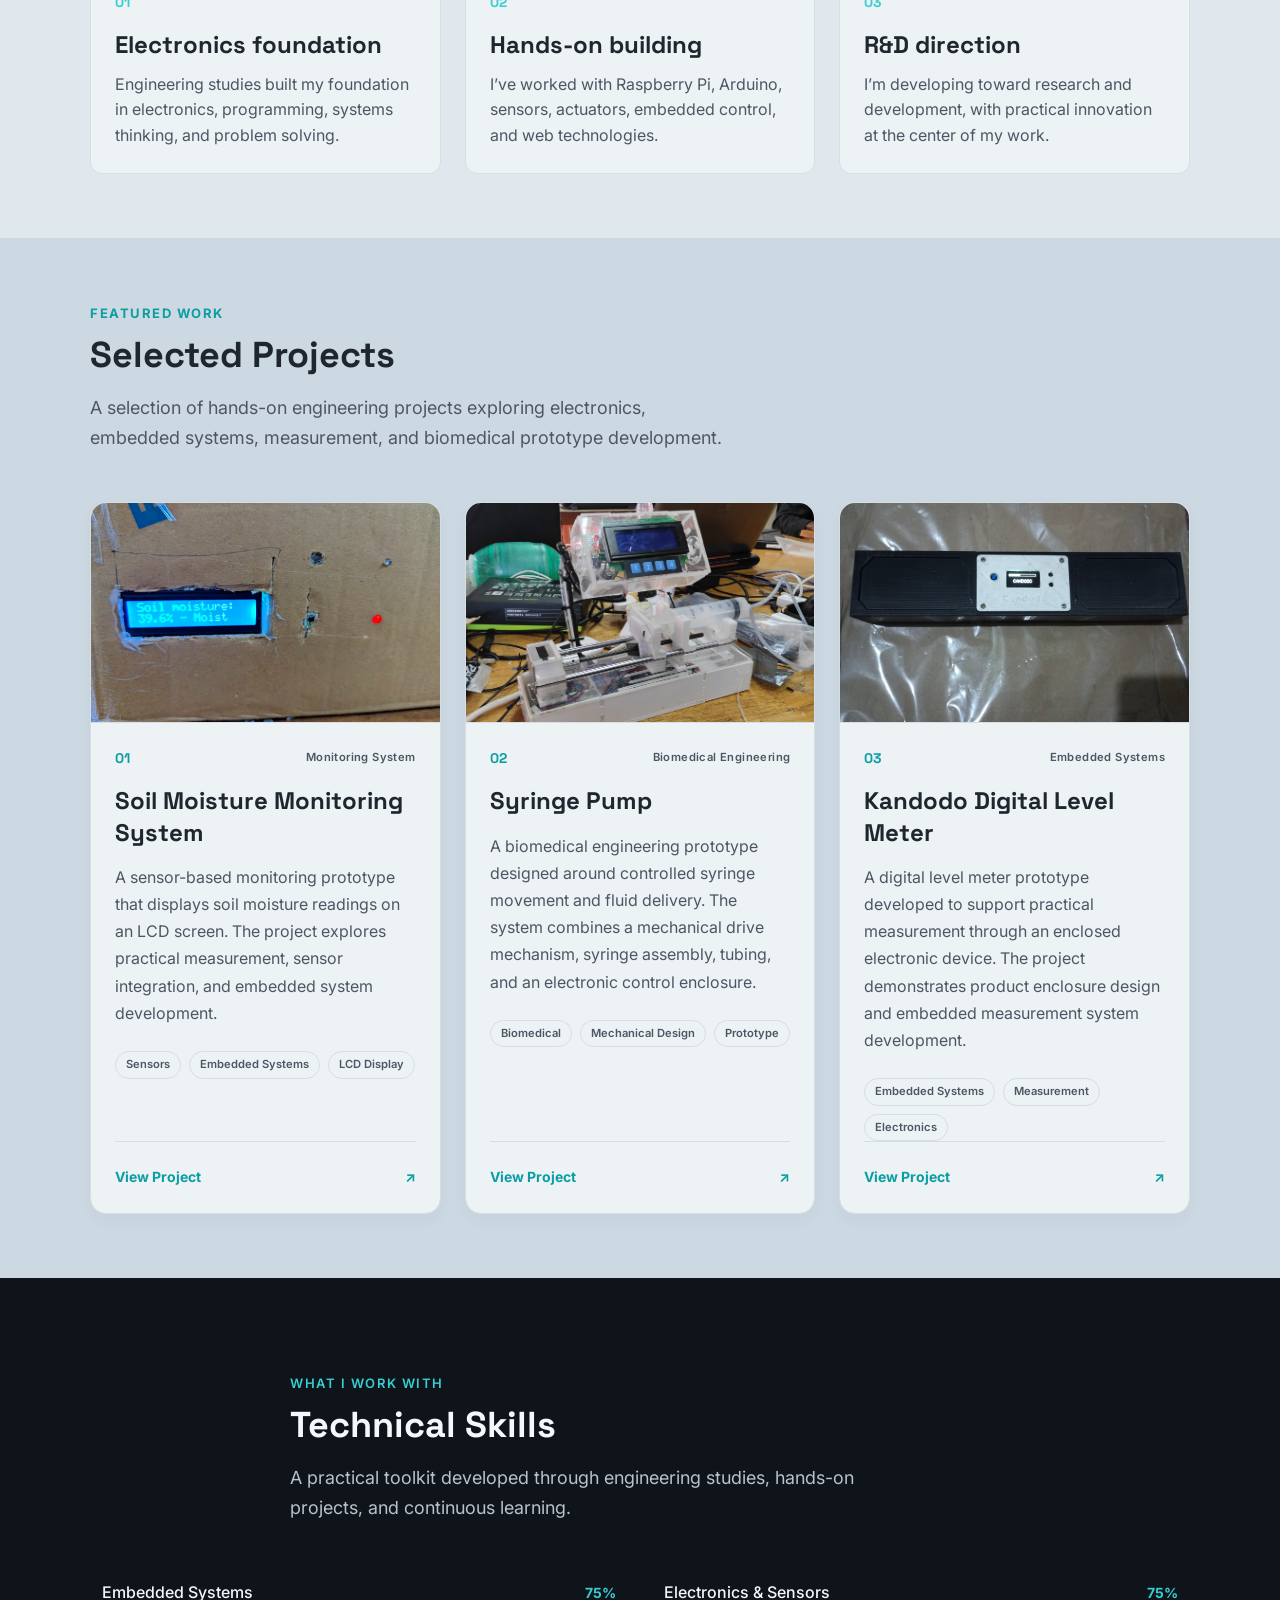
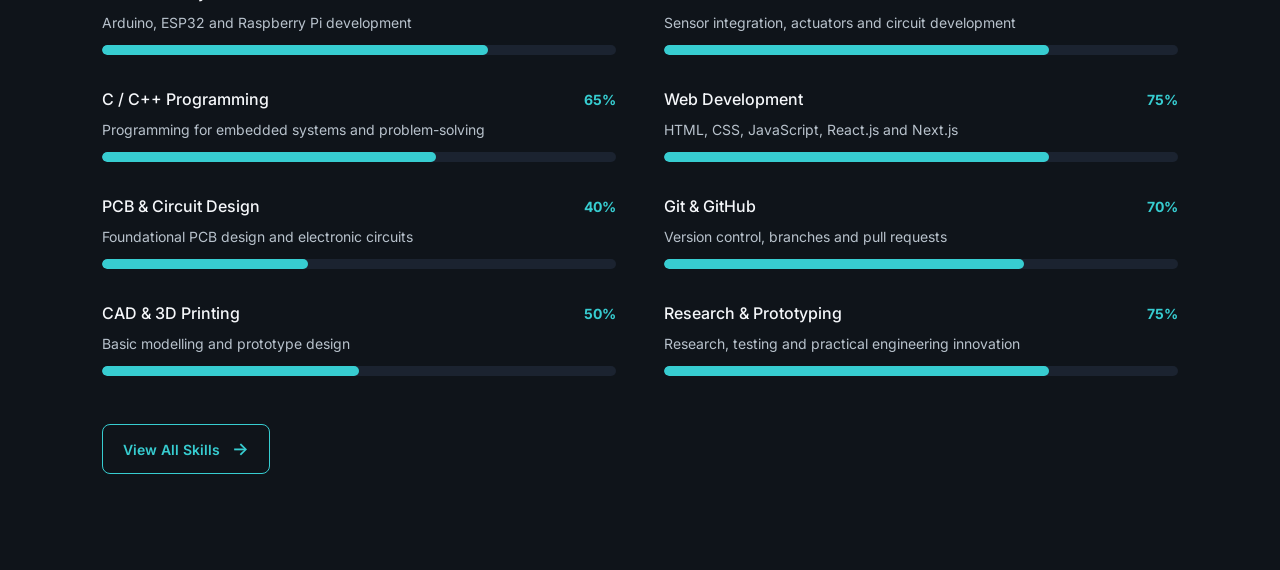
==== commit 648b904c: "Add responsive skills section with proficiency bars" ====
--- a/index.html
+++ b/index.html
@@ -544,6 +544,206 @@
 
 </section>
 
+<!-- =========================================
+     SKILLS SECTION
+     ========================================= -->
+
+<section
+  class="skills-section"
+  id="skills"
+  aria-labelledby="skills-title"
+>
+  <div class="skills-header">
+    <p class="skills-eyebrow">WHAT I WORK WITH</p>
+
+    <h2 class="skills-title" id="skills-title">
+      Technical Skills
+    </h2>
+
+    <p class="skills-intro">
+      A practical toolkit developed through engineering studies,
+      hands-on projects, and continuous learning.
+    </p>
+  </div>
+
+  <div class="skills-progress-grid">
+
+    <!-- Skill 1 -->
+    <div class="skill-progress">
+      <div class="skill-progress-header">
+        <h3>Embedded Systems</h3>
+        <span>75%</span>
+      </div>
+
+      <p>Arduino, ESP32 and Raspberry Pi development</p>
+
+      <div
+        class="progress-track"
+        role="progressbar"
+        aria-label="Embedded Systems proficiency"
+        aria-valuenow="75"
+        aria-valuemin="0"
+        aria-valuemax="100"
+      >
+        <div class="progress-fill" style="--progress: 75%;"></div>
+      </div>
+    </div>
+
+    <!-- Skill 2 -->
+    <div class="skill-progress">
+      <div class="skill-progress-header">
+        <h3>Electronics &amp; Sensors</h3>
+        <span>75%</span>
+      </div>
+
+      <p>Sensor integration, actuators and circuit development</p>
+
+      <div
+        class="progress-track"
+        role="progressbar"
+        aria-label="Electronics and Sensors proficiency"
+        aria-valuenow="75"
+        aria-valuemin="0"
+        aria-valuemax="100"
+      >
+        <div class="progress-fill" style="--progress: 75%;"></div>
+      </div>
+    </div>
+
+    <!-- Skill 3 -->
+    <div class="skill-progress">
+      <div class="skill-progress-header">
+        <h3>C / C++ Programming</h3>
+        <span>65%</span>
+      </div>
+
+      <p>Programming for embedded systems and problem-solving</p>
+
+      <div
+        class="progress-track"
+        role="progressbar"
+        aria-label="C and C++ programming proficiency"
+        aria-valuenow="65"
+        aria-valuemin="0"
+        aria-valuemax="100"
+      >
+        <div class="progress-fill" style="--progress: 65%;"></div>
+      </div>
+    </div>
+
+    <!-- Skill 4 -->
+    <div class="skill-progress">
+      <div class="skill-progress-header">
+        <h3>Web Development</h3>
+        <span>75%</span>
+      </div>
+
+      <p>HTML, CSS, JavaScript, React.js and Next.js</p>
+
+      <div
+        class="progress-track"
+        role="progressbar"
+        aria-label="Web Development proficiency"
+        aria-valuenow="75"
+        aria-valuemin="0"
+        aria-valuemax="100"
+      >
+        <div class="progress-fill" style="--progress: 75%;"></div>
+      </div>
+    </div>
+
+    <!-- Skill 5 -->
+    <div class="skill-progress">
+      <div class="skill-progress-header">
+        <h3>PCB &amp; Circuit Design</h3>
+        <span>40%</span>
+      </div>
+
+      <p>Foundational PCB design and electronic circuits</p>
+
+      <div
+        class="progress-track"
+        role="progressbar"
+        aria-label="PCB and Circuit Design proficiency"
+        aria-valuenow="40"
+        aria-valuemin="0"
+        aria-valuemax="100"
+      >
+        <div class="progress-fill" style="--progress: 40%;"></div>
+      </div>
+    </div>
+
+    <!-- Skill 6 -->
+    <div class="skill-progress">
+      <div class="skill-progress-header">
+        <h3>Git &amp; GitHub</h3>
+        <span>70%</span>
+      </div>
+
+      <p>Version control, branches and pull requests</p>
+
+      <div
+        class="progress-track"
+        role="progressbar"
+        aria-label="Git and GitHub proficiency"
+        aria-valuenow="70"
+        aria-valuemin="0"
+        aria-valuemax="100"
+      >
+        <div class="progress-fill" style="--progress: 70%;"></div>
+      </div>
+    </div>
+
+    <!-- Skill 7 -->
+    <div class="skill-progress">
+      <div class="skill-progress-header">
+        <h3>CAD &amp; 3D Printing</h3>
+        <span>50%</span>
+      </div>
+
+      <p>Basic modelling and prototype design</p>
+
+      <div
+        class="progress-track"
+        role="progressbar"
+        aria-label="CAD and 3D Printing proficiency"
+        aria-valuenow="50"
+        aria-valuemin="0"
+        aria-valuemax="100"
+      >
+        <div class="progress-fill" style="--progress: 50%;"></div>
+      </div>
+    </div>
+
+    <!-- Skill 8 -->
+    <div class="skill-progress">
+      <div class="skill-progress-header">
+        <h3>Research &amp; Prototyping</h3>
+        <span>75%</span>
+      </div>
+
+      <p>Research, testing and practical engineering innovation</p>
+
+      <div
+        class="progress-track"
+        role="progressbar"
+        aria-label="Research and Prototyping proficiency"
+        aria-valuenow="75"
+        aria-valuemin="0"
+        aria-valuemax="100"
+      >
+        <div class="progress-fill" style="--progress: 75%;"></div>
+      </div>
+    </div>
+
+  </div>
+
+  <a class="skills-button" href="#contact">
+    View All Skills
+    <span aria-hidden="true">→</span>
+  </a>
+</section>
+
   </main>
  
 
--- a/css/styles.css
+++ b/css/styles.css
@@ -1805,4 +1805,329 @@
   .project-link:hover {
     gap: var(--space-3);
   }
+}
+
+/* =========================================
+   SKILLS SECTION
+   ========================================= */
+
+.skills-section {
+  padding: 6rem 8%;
+
+  background: var(--bg);
+  color: var(--text-primary);
+}
+
+/* =========================================
+   SKILLS HEADER
+   ========================================= */
+
+.skills-header {
+  max-width: 700px;
+  margin: 0 auto 3.5rem;
+  text-align: left;
+}
+
+.skills-eyebrow {
+  margin: 0 0 0.75rem;
+
+  color: var(--accent);
+  font-family: var(--font-body);
+  font-size: var(--fs-eyebrow);
+  font-weight: 600;
+  letter-spacing: 0.12em;
+  line-height: 1.5;
+  text-transform: uppercase;
+}
+
+.skills-title {
+  margin: 0 0 1rem;
+
+  color: var(--text-primary);
+  font-family: var(--font-heading);
+  font-size: var(--fs-h2);
+  font-weight: 700;
+  line-height: 1.15;
+}
+
+.skills-intro {
+  max-width: 600px;
+  margin: 0;
+
+  color: var(--text-secondary);
+  font-family: var(--font-body);
+  font-size: var(--fs-body-lg);
+  line-height: 1.7;
+}
+
+/* =========================================
+   SKILLS PROGRESS GRID
+   ========================================= */
+
+.skills-progress-grid {
+  display: grid;
+
+  grid-template-columns: repeat(2, minmax(0, 1fr));
+  column-gap: 3rem;
+  row-gap: 2rem;
+
+  max-width: 1200px;
+  margin: 0 auto;
+}
+
+/* =========================================
+   INDIVIDUAL SKILL
+   ========================================= */
+
+.skill-progress {
+  min-width: 0;
+}
+
+/* Skill title and percentage */
+
+.skill-progress-header {
+  display: flex;
+  align-items: baseline;
+  justify-content: space-between;
+
+  gap: 1rem;
+  margin-bottom: 0.5rem;
+}
+
+.skill-progress-header h3 {
+  margin: 0;
+
+  color: var(--text-primary);
+  font-family: var(--font-body);
+  font-size: 1rem;
+  font-weight: 500;
+  line-height: 1.5;
+}
+
+.skill-progress-header span {
+  flex-shrink: 0;
+
+  color: var(--accent);
+  font-family: var(--font-body);
+  font-size: 0.875rem;
+  font-weight: 700;
+  line-height: 1.5;
+}
+
+/* Skill description */
+
+.skill-progress p {
+  margin: 0 0 0.75rem;
+
+  color: var(--text-secondary);
+  font-family: var(--font-body);
+  font-size: 0.875rem;
+  line-height: 1.5;
+}
+
+/* =========================================
+   PROFICIENCY PROGRESS BAR
+   ========================================= */
+
+.progress-track {
+  width: 100%;
+  height: 0.625rem;
+
+  overflow: hidden;
+
+  background: var(--border);
+  border-radius: 999px;
+}
+
+.progress-fill {
+  width: var(--progress);
+  height: 100%;
+
+  background: var(--accent);
+  border-radius: inherit;
+
+  transition: width 0.6s ease;
+}
+
+/* =========================================
+   VIEW ALL SKILLS BUTTON
+   ========================================= */
+
+.skills-button {
+  display: inline-flex;
+  align-items: center;
+  justify-content: center;
+
+  gap: 0.75rem;
+  margin-top: 3rem;
+  padding: 0.85rem 1.25rem;
+
+  border: 1px solid var(--accent);
+  border-radius: 0.5rem;
+
+  background: transparent;
+  color: var(--accent);
+
+  font-family: var(--font-body);
+  font-size: 0.875rem;
+  font-weight: 600;
+  line-height: 1.5;
+  text-decoration: none;
+
+  transition:
+    background-color 0.2s ease,
+    color 0.2s ease,
+    border-color 0.2s ease,
+    transform 0.2s ease;
+}
+
+.skills-button span {
+  font-size: 1.1rem;
+  line-height: 1;
+  transition: transform 0.2s ease;
+}
+
+.skills-button:hover {
+  background: var(--accent);
+  border-color: var(--accent);
+  color: var(--accent-contrast);
+  transform: translateY(-2px);
+}
+
+.skills-button:hover span {
+  transform: translateX(3px);
+}
+
+.skills-button:focus-visible {
+  outline: 2px solid var(--accent);
+  outline-offset: 4px;
+}
+
+/* =========================================
+   LIGHT MODE ADJUSTMENTS
+   ========================================= */
+
+[data-theme="light"] .progress-track {
+  background: #d9e3e6;
+}
+
+[data-theme="light"] .progress-fill {
+  background: var(--accent);
+}
+
+[data-theme="light"] .skills-button:hover {
+  color: var(--accent-contrast);
+}
+
+/* =========================================
+   TABLET RESPONSIVENESS
+   ========================================= */
+
+@media (max-width: 1000px) {
+  .skills-section {
+    padding: 5rem 6%;
+  }
+
+  .skills-progress-grid {
+    column-gap: 2rem;
+    row-gap: 2rem;
+  }
+}
+
+/* =========================================
+   MOBILE RESPONSIVENESS
+   ========================================= */
+
+@media (max-width: 768px) {
+  .skills-section {
+    padding: 4rem 6%;
+  }
+
+  .skills-header {
+    margin-bottom: 2.5rem;
+  }
+
+  .skills-progress-grid {
+    grid-template-columns: 1fr;
+    gap: 1.75rem;
+  }
+
+  .skills-title {
+    font-size: 2rem;
+  }
+
+  .skills-intro {
+    font-size: 1rem;
+  }
+
+  .skills-button {
+    margin-top: 2.5rem;
+  }
+}
+
+/* =========================================
+   SMALL MOBILE DEVICES
+   ========================================= */
+
+@media (max-width: 480px) {
+  .skills-section {
+    padding: 3.5rem 1.25rem;
+  }
+
+  .skills-title {
+    font-size: 1.75rem;
+  }
+
+  .skills-eyebrow {
+    font-size: 0.75rem;
+  }
+
+  .skills-intro {
+    font-size: 0.9375rem;
+    line-height: 1.6;
+  }
+
+  .skill-progress-header {
+    gap: 0.75rem;
+  }
+
+  .skill-progress-header h3 {
+    font-size: 0.9375rem;
+  }
+
+  .skill-progress-header span {
+    font-size: 0.8125rem;
+  }
+
+  .skill-progress p {
+    font-size: 0.8125rem;
+  }
+
+  .progress-track {
+    height: 0.55rem;
+  }
+
+  .skills-button {
+    width: 100%;
+  }
+}
+
+/* =========================================
+   REDUCED MOTION ACCESSIBILITY
+   ========================================= */
+
+@media (prefers-reduced-motion: reduce) {
+  .progress-fill,
+  .skills-button,
+  .skills-button span {
+    transition: none;
+  }
+
+  .skills-button:hover {
+    transform: none;
+  }
+
+  .skills-button:hover span {
+    transform: none;
+  }
 }
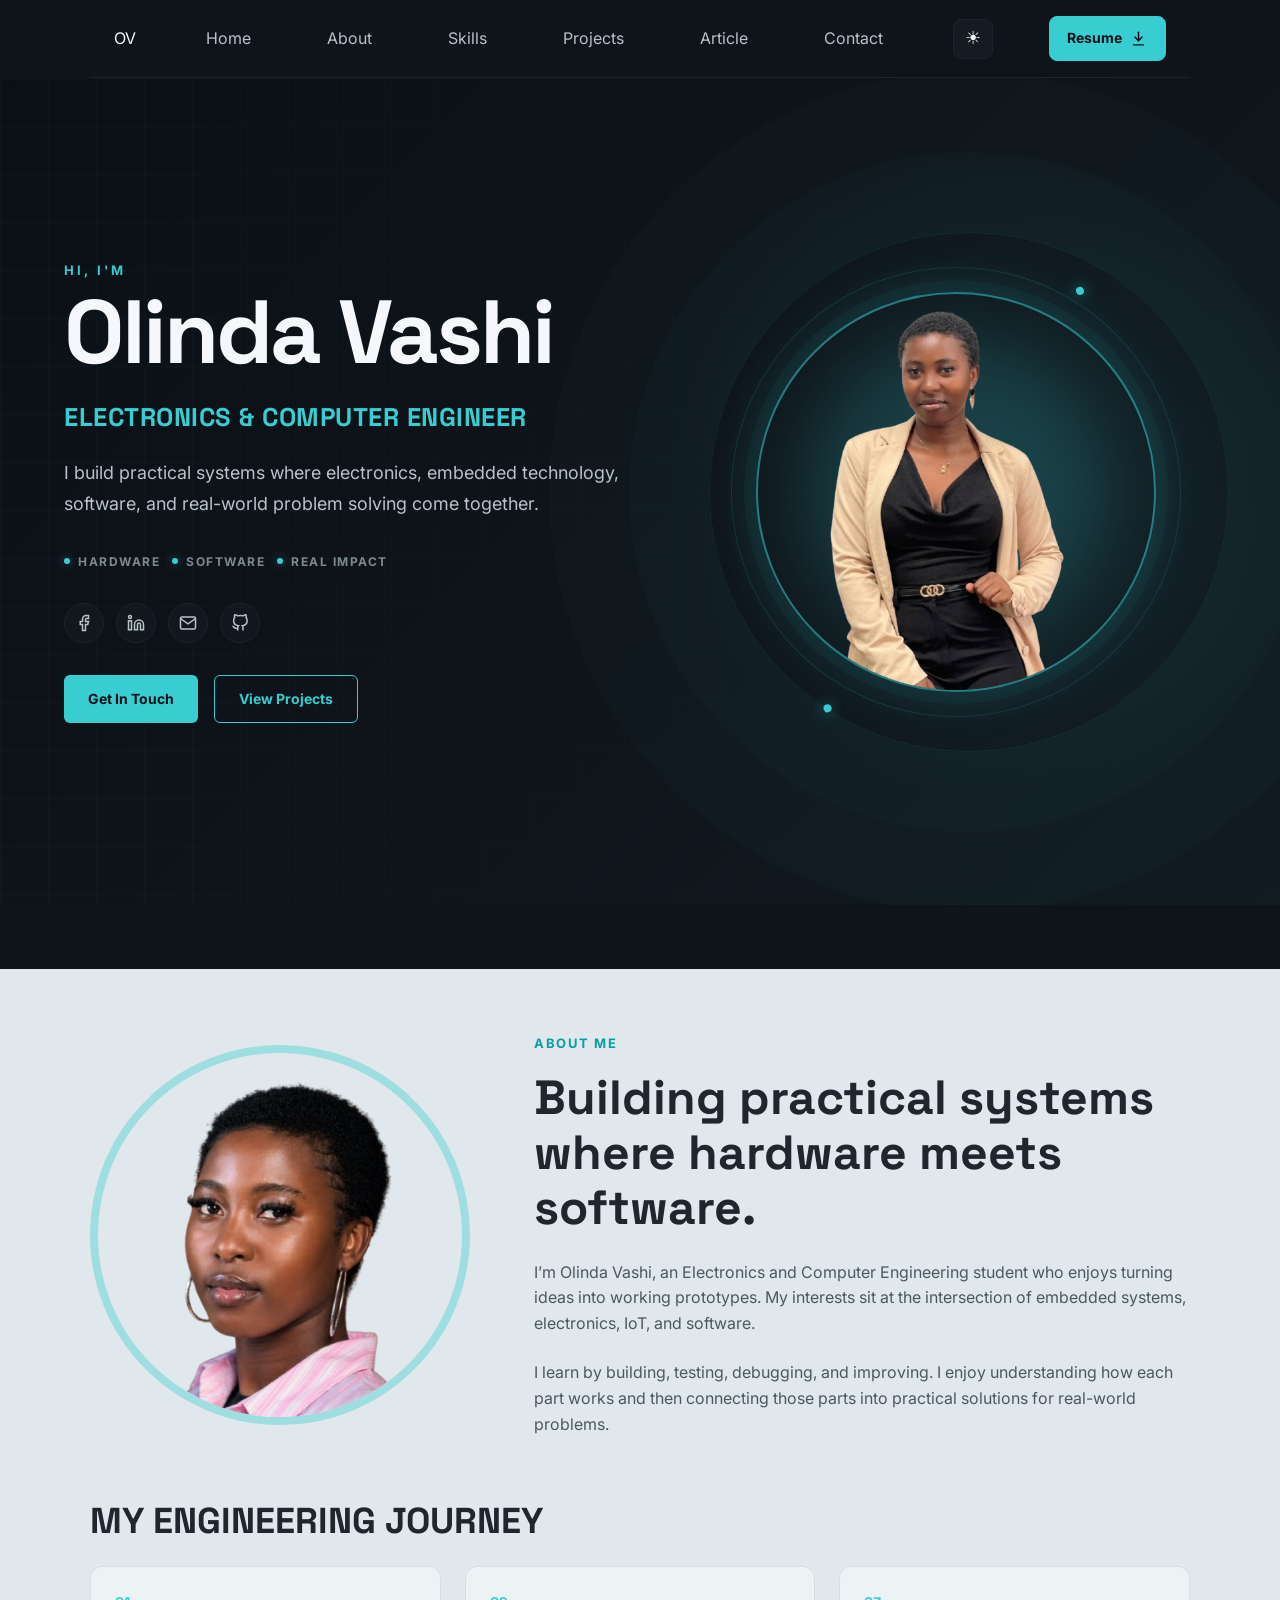
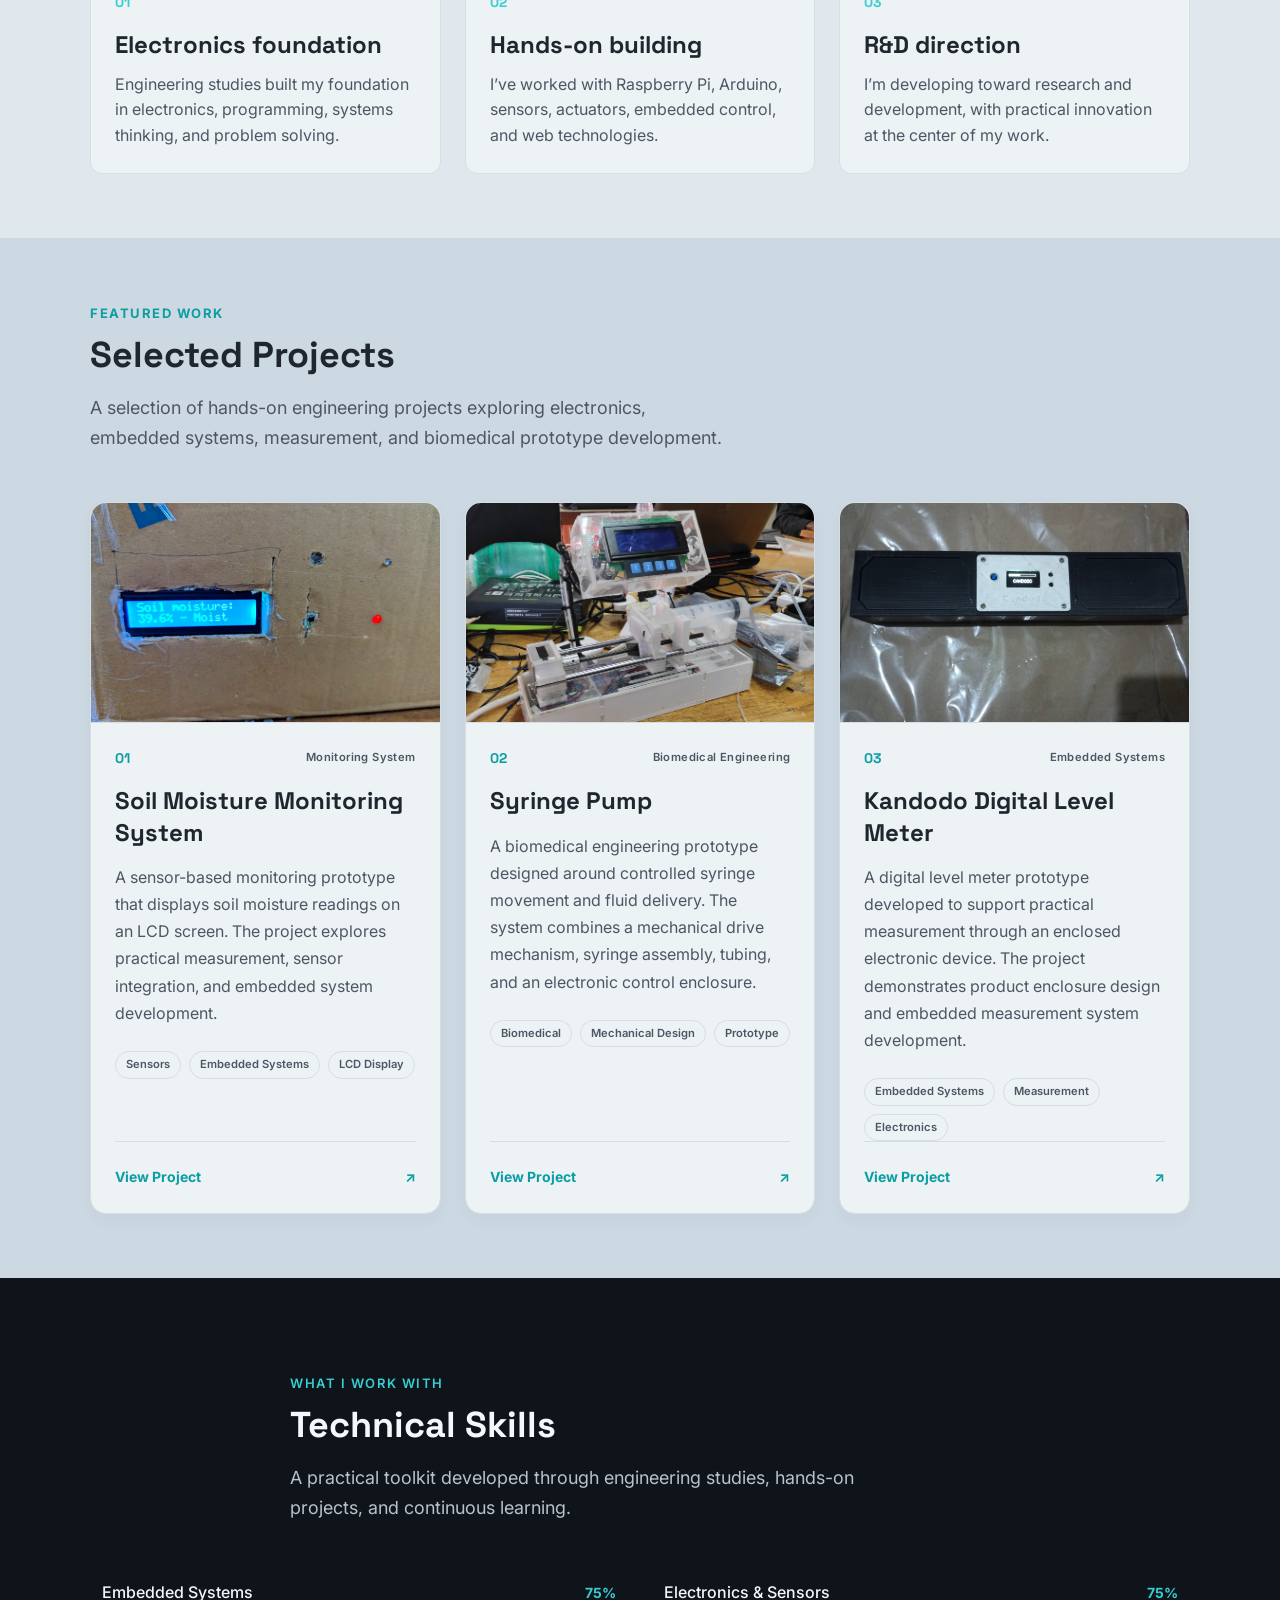
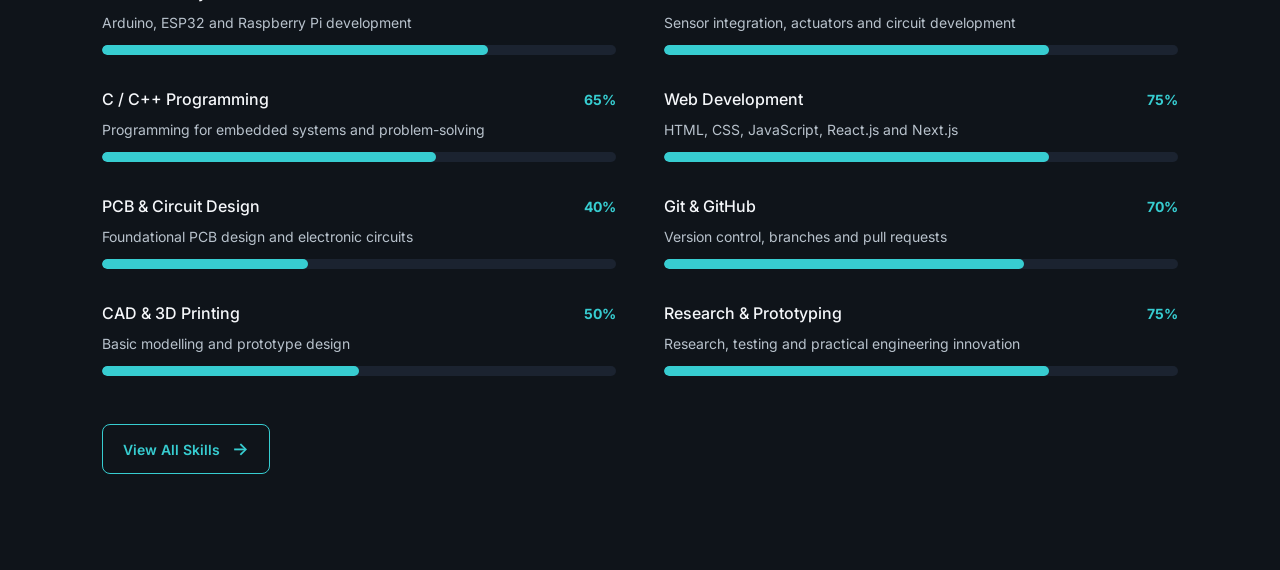
==== commit ec0ac859: "added article html & article css" ====
--- a/index.html
+++ b/index.html
@@ -28,7 +28,7 @@
     <li><a href="#about">About</a></li>
     <li><a href="#skills">Skills</a></li>
     <li><a href="#projects">Projects</a></li>
-    <li><a href="#writing">Writing</a></li>
+    <li><a href="article.html">Article</a></li>
     <li><a href="#contact">Contact</a></li>
   </ul>
 </nav>
@@ -744,6 +744,7 @@
   </a>
 </section>
 
+
   </main>
  
 
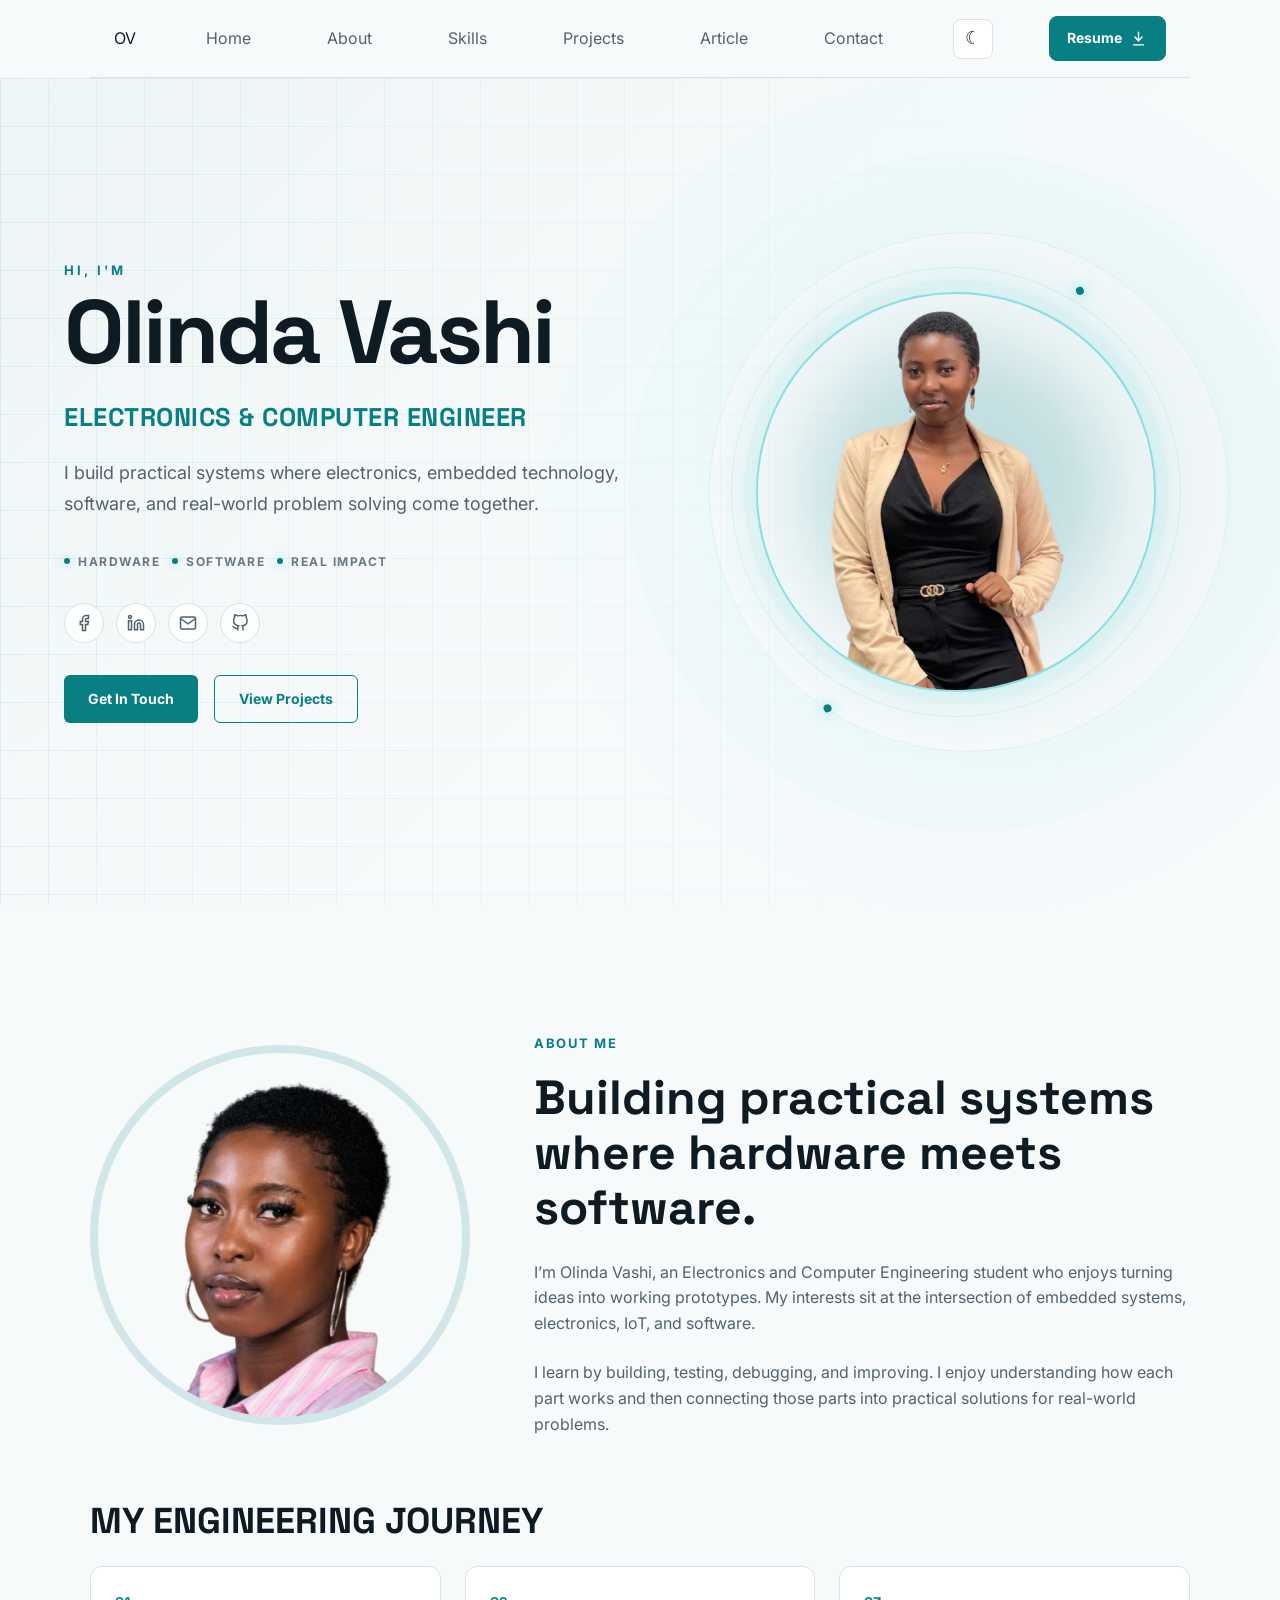
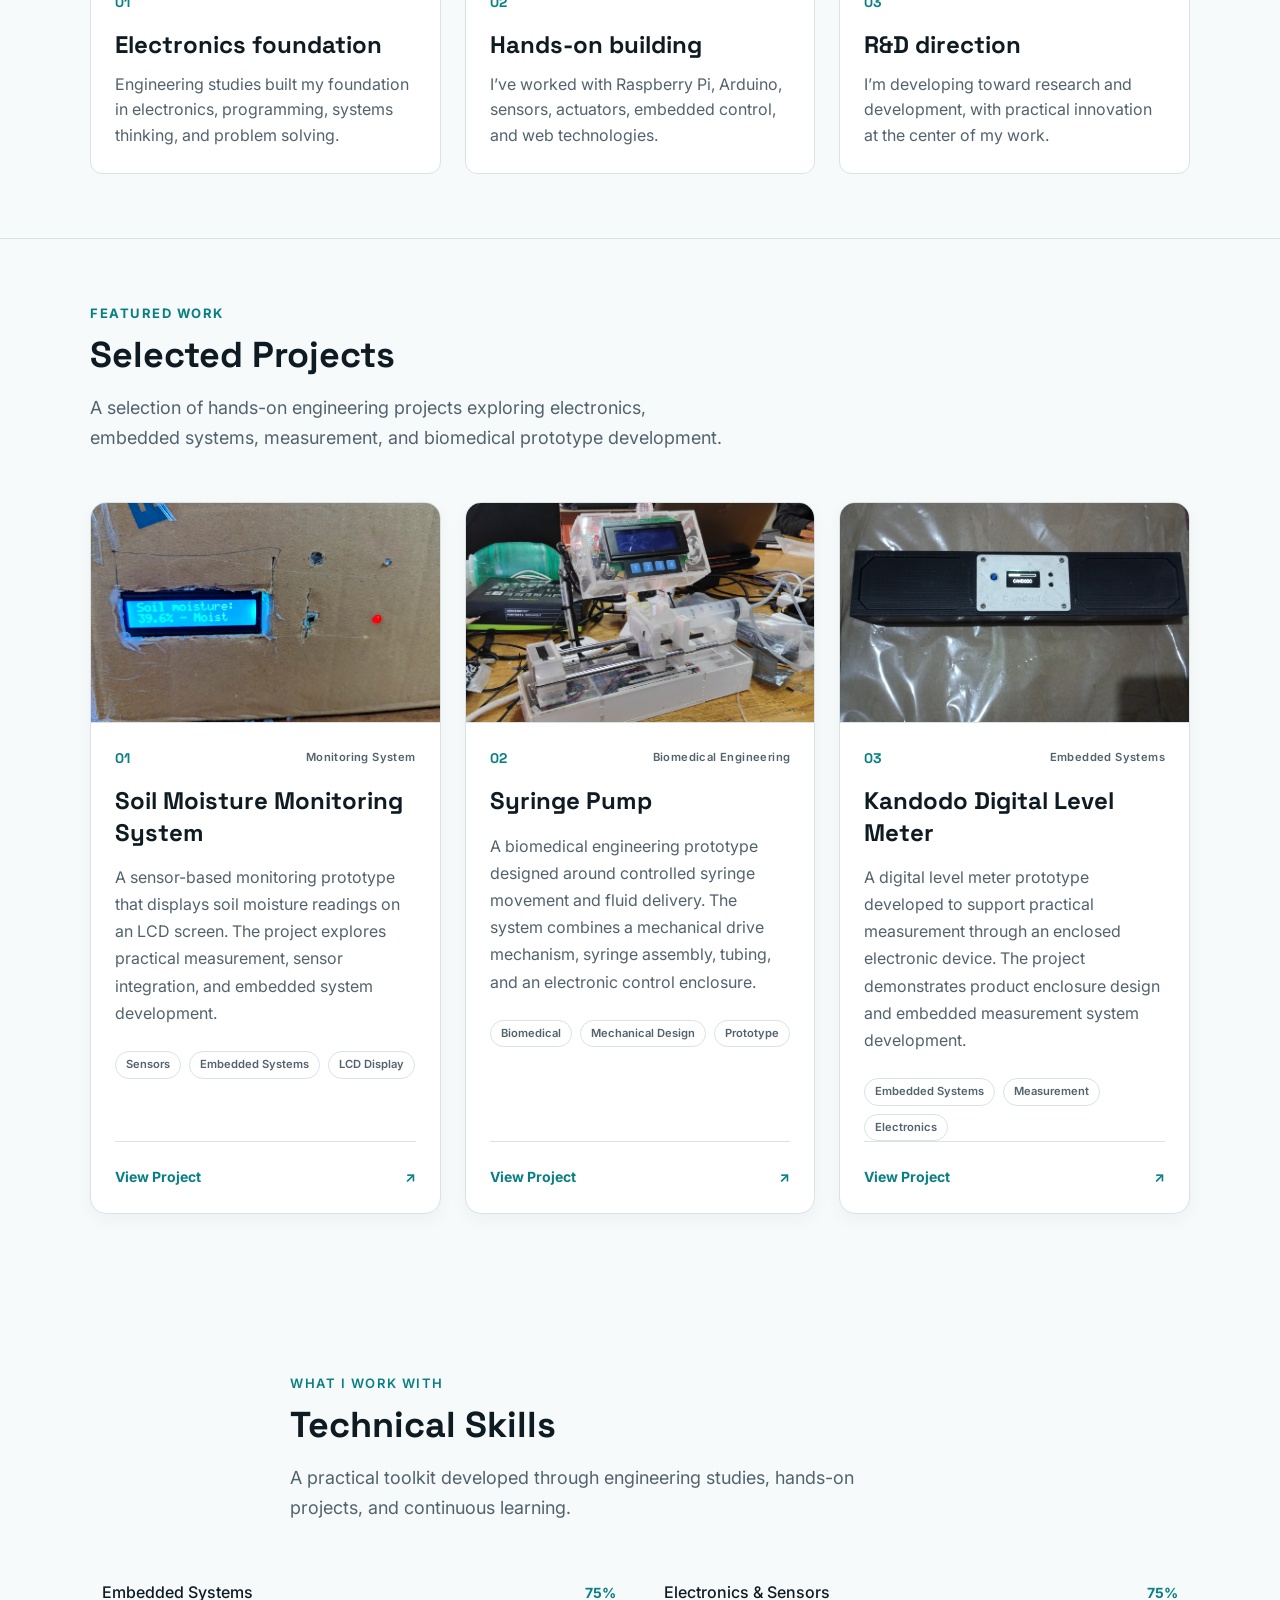
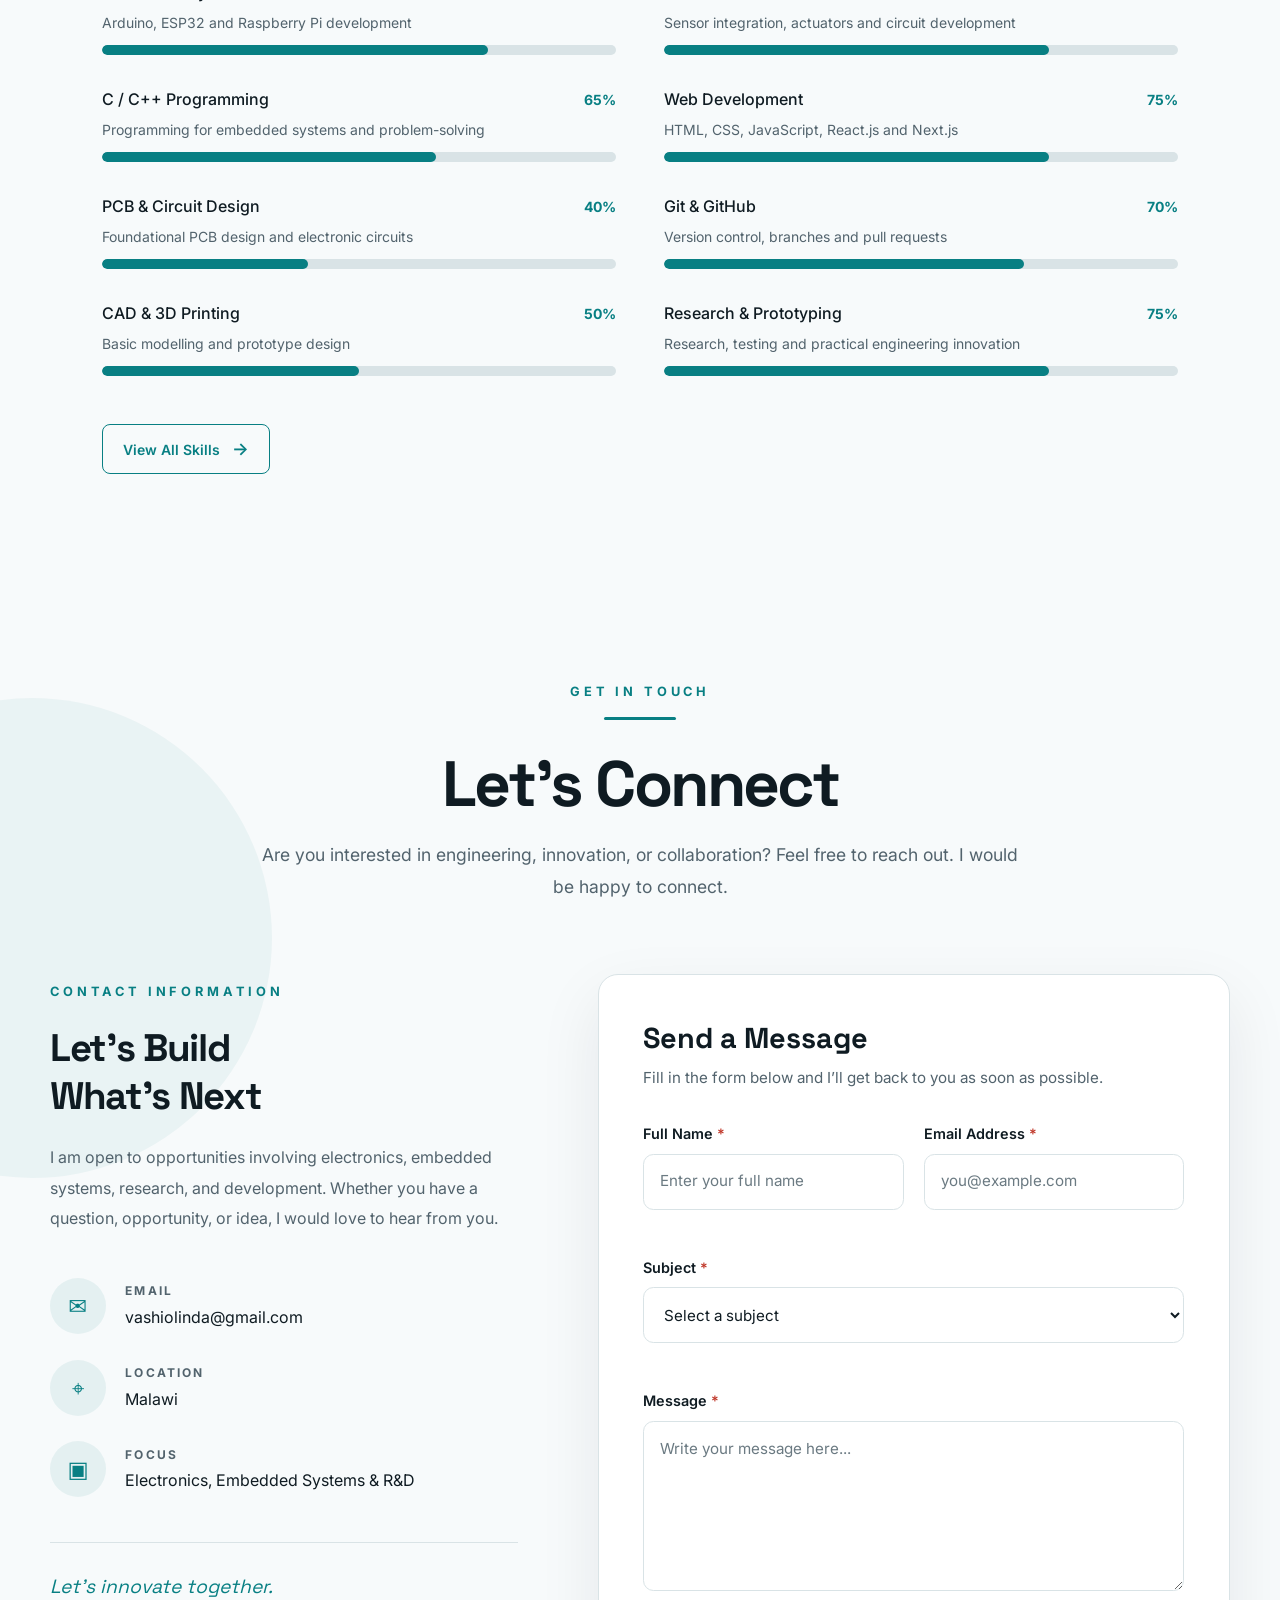
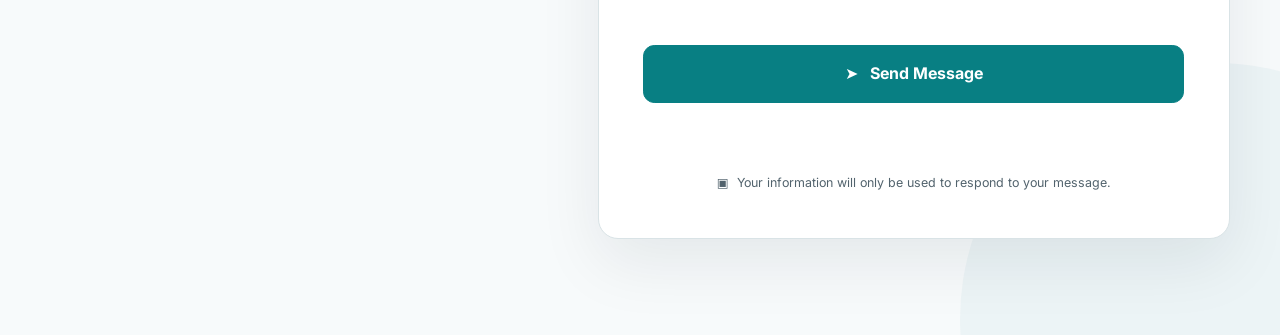
==== commit 695e5f5b: "save article and theme updates" ====
--- a/index.html
+++ b/index.html
@@ -5,6 +5,7 @@
   <meta name="viewport" content="width=device-width, initial-scale=1.0">
   <title>Olinda Vashi — Electronics &amp; Computer Engineer</title>
 
+  <script>document.documentElement.dataset.theme = localStorage.getItem('theme') || 'light';</script>
   <link rel="preconnect" href="https://fonts.googleapis.com">
   <link rel="preconnect" href="https://fonts.gstatic.com" crossorigin>
   <link href="https://fonts.googleapis.com/css2?family=Space+Grotesk:wght@700;800&family=Inter:wght@400;500;600&display=swap" rel="stylesheet">
@@ -745,8 +746,231 @@
 </section>
 
 
+<section id="contact" class="contact-section">
+  <!-- Decorative Background Elements -->
+  <div class="contact-decoration contact-decoration-left"></div>
+  <div class="contact-decoration contact-decoration-right"></div>
+
+  <div class="contact-container">
+
+    <!-- Section Heading -->
+    <div class="contact-heading">
+      <p class="section-eyebrow">Get In Touch</p>
+
+      <div class="heading-line"></div>
+
+      <h2>Let’s Connect</h2>
+
+      <p>
+        Are you interested in engineering, innovation, or collaboration?
+        Feel free to reach out. I would be happy to connect.
+      </p>
+    </div>
+
+    <!-- Contact Content -->
+    <div class="contact-layout">
+
+      <!-- Contact Information -->
+      <div class="contact-information">
+
+        <p class="contact-eyebrow">Contact Information</p>
+
+        <h3>
+          Let’s Build<br />
+          What’s Next
+        </h3>
+
+        <p class="contact-description">
+          I am open to opportunities involving electronics, embedded systems,
+          research, and development. Whether you have a question, opportunity,
+          or idea, I would love to hear from you.
+        </p>
+
+        <!-- Email -->
+        <div class="contact-detail">
+          <div class="contact-icon" aria-hidden="true">
+            <span>✉</span>
+          </div>
+
+          <div>
+            <span class="contact-label">Email</span>
+            <a href="mailto:vashiolinda@gmail.com">
+              vashiolinda@gmail.com
+            </a>
+          </div>
+        </div>
+
+        <!-- Location -->
+        <div class="contact-detail">
+          <div class="contact-icon" aria-hidden="true">
+            <span>⌖</span>
+          </div>
+
+          <div>
+            <span class="contact-label">Location</span>
+            <p>Malawi</p>
+          </div>
+        </div>
+
+        <!-- Focus -->
+        <div class="contact-detail">
+          <div class="contact-icon" aria-hidden="true">
+            <span>▣</span>
+          </div>
+
+          <div>
+            <span class="contact-label">Focus</span>
+            <p>Electronics, Embedded Systems &amp; R&amp;D</p>
+          </div>
+        </div>
+
+        <div class="contact-divider"></div>
+
+        <p class="contact-footer-text">
+          Let’s innovate together.
+        </p>
+
+      </div>
+
+      <!-- Contact Form -->
+      <div class="contact-form-card">
+
+        <h3>Send a Message</h3>
+
+        <p class="form-introduction">
+          Fill in the form below and I’ll get back to you as soon as possible.
+        </p>
+
+        <form id="contactForm" class="contact-form" novalidate>
+
+          <!-- Name and Email -->
+          <div class="form-row">
+
+            <div class="form-group">
+              <label for="fullName">
+                Full Name <span aria-hidden="true">*</span>
+              </label>
+
+              <input
+                type="text"
+                id="fullName"
+                name="fullName"
+                placeholder="Enter your full name"
+                autocomplete="name"
+                required
+              />
+
+              <small
+                class="form-error"
+                id="fullNameError"
+                aria-live="polite"
+              ></small>
+            </div>
+
+            <div class="form-group">
+              <label for="email">
+                Email Address <span aria-hidden="true">*</span>
+              </label>
+
+              <input
+                type="email"
+                id="email"
+                name="email"
+                placeholder="you@example.com"
+                autocomplete="email"
+                required
+              />
+
+              <small
+                class="form-error"
+                id="emailError"
+                aria-live="polite"
+              ></small>
+            </div>
+
+          </div>
+
+          <!-- Subject -->
+          <div class="form-group">
+            <label for="subject">
+              Subject <span aria-hidden="true">*</span>
+            </label>
+
+            <select id="subject" name="subject" required>
+              <option value="">Select a subject</option>
+              <option value="Collaboration">Collaboration</option>
+              <option value="Internship Opportunity">
+                Internship Opportunity
+              </option>
+              <option value="Research and Development">
+                Research and Development
+              </option>
+              <option value="Engineering Project">
+                Engineering Project
+              </option>
+              <option value="General Enquiry">
+                General Enquiry
+              </option>
+            </select>
+
+            <small
+              class="form-error"
+              id="subjectError"
+              aria-live="polite"
+            ></small>
+          </div>
+
+          <!-- Message -->
+          <div class="form-group">
+            <label for="message">
+              Message <span aria-hidden="true">*</span>
+            </label>
+
+            <textarea
+              id="message"
+              name="message"
+              rows="6"
+              maxlength="500"
+              placeholder="Write your message here..."
+              required
+            ></textarea>
+
+            <small
+              class="form-error"
+              id="messageError"
+              aria-live="polite"
+            ></small>
+          </div>
+
+          <!-- Submit Button -->
+          <button type="submit" class="contact-submit">
+            <span aria-hidden="true">➤</span>
+            Send Message
+          </button>
+
+          <p
+            id="formStatus"
+            class="form-status"
+            role="status"
+            aria-live="polite"
+          ></p>
+
+          <p class="privacy-note">
+            <span aria-hidden="true">▣</span>
+            Your information will only be used to respond to your message.
+          </p>
+
+        </form>
+
+      </div>
+
+    </div>
+  </div>
+</section>
+
+
   </main>
  
 
 </body>
-</html>+</html>
--- a/css/styles.css
+++ b/css/styles.css
@@ -3,15 +3,21 @@
    ========================================= */
 :root {
   /* Colour — dark theme */
-  --bg: #0f141a;
-  --surface: #151B23;
-  --border: #1B2330;
-  --text-primary: #F5F7FA;
-  --text-secondary: #B8C2CC;
-  --text-muted: #7C8894;
-  --accent: #37CDD1;
-  --accent-contrast: #0D1117;
-  --error: #FF6B6B;
+  --bg: #F7FAFB;
+  --surface: #FFFFFF;
+  --border: #D9E3E6;
+  --text-primary: #0F1B22;
+  --text-secondary: #52636D;
+  --text-muted: #6B7A82;
+  --accent: #087F83;
+  --accent-contrast: #FFFFFF;
+  --error: #C0392B;
+  --accent-soft: rgba(8, 127, 131, 0.08);
+  --accent-medium: rgba(8, 127, 131, 0.16);
+  --hero-start: #EEF5F6;
+  --hero-end: #F7FAFB;
+  --hero-overlay: rgba(255, 255, 255, 0.82);
+  --shadow-color: rgba(15, 27, 34, 0.08);
 
   /* Type */
   --font-heading: 'Space Grotesk', sans-serif;
@@ -39,19 +45,25 @@
    LIGHT MODE COLORS
    ========================================= */
 
-[data-theme="light"] {
-  --bg: #F7FAFB;
-  --surface: #FFFFFF;
-  --border: #D9E3E6;
-
-  --text-primary: #0F1B22;
-  --text-secondary: #52636D;
-  --text-muted: #6B7A82;
-
-  --accent: #087F83;
-  --accent-contrast: #FFFFFF;
-
-  --error: #C0392B;
+[data-theme="dark"] {
+  --bg: #0F141A;
+  --surface: #151B23;
+  --border: #1B2330;
+
+  --text-primary: #F5F7FA;
+  --text-secondary: #B8C2CC;
+  --text-muted: #7C8894;
+
+  --accent: #37CDD1;
+  --accent-contrast: #0D1117;
+
+  --error: #FF6B6B;
+  --accent-soft: rgba(55, 205, 209, 0.08);
+  --accent-medium: rgba(55, 205, 209, 0.16);
+  --hero-start: #0B1016;
+  --hero-end: #111B22;
+  --hero-overlay: rgba(15, 20, 26, 0.82);
+  --shadow-color: rgba(0, 0, 0, 0.24);
 }
 
 /* =========================================
@@ -260,14 +272,14 @@
   background:
     radial-gradient(
       circle at 78% 48%,
-      rgba(55, 205, 209, 0.10),
+      var(--accent-soft),
       transparent 30%
     ),
     linear-gradient(
       135deg,
-      #0b1016 0%,
+      var(--hero-start) 0%,
       var(--bg) 55%,
-      #111b22 100%
+      var(--hero-end) 100%
     );
 }
 
@@ -280,8 +292,8 @@
   z-index: -1;
 
   background-image:
-    linear-gradient(rgba(55, 205, 209, 0.035) 1px, transparent 1px),
-    linear-gradient(90deg, rgba(55, 205, 209, 0.035) 1px, transparent 1px);
+    linear-gradient(var(--accent-soft) 1px, transparent 1px),
+    linear-gradient(90deg, var(--accent-soft) 1px, transparent 1px);
 
   background-size: 48px 48px;
 
@@ -303,7 +315,7 @@
   top: 50%;
   transform: translateY(-50%);
 
-  border: 1px solid rgba(55, 205, 209, 0.10);
+  border: 1px solid var(--accent-soft);
   border-radius: 50%;
 
   box-shadow:
@@ -443,7 +455,7 @@
   border: 1px solid var(--border);
   border-radius: 50%;
 
-  background: rgba(21, 27, 35, 0.65);
+  background: var(--hero-overlay);
 
   transition:
     color 0.25s ease,
@@ -465,7 +477,7 @@
   color: var(--accent);
   border-color: var(--accent);
 
-  background: rgba(55, 205, 209, 0.08);
+  background: var(--accent-soft);
 
   transform: translateY(-3px);
 }
@@ -564,7 +576,7 @@
 
   border-radius: 50%;
 
-  background: rgba(55, 205, 209, 0.16);
+  background: var(--accent-medium);
 
   filter: blur(35px);
 
@@ -659,7 +671,7 @@
 
   letter-spacing: 1.2px;
 
-  background: rgba(15, 20, 26, 0.82);
+  background: var(--hero-overlay);
   border: 1px solid var(--border);
   border-radius: 5px;
 
@@ -1006,12 +1018,12 @@
    ========================================= */
 
 .about-section {
-  --about-bg: #e0e8ed;
-  --about-card: #edf2f5;
-  --about-border: #d6dee3;
-  --about-text: #1f262e;
-  --about-secondary: #4d5763;
-  --about-accent: #0a9ea3;
+  --about-bg: var(--bg);
+  --about-card: var(--surface);
+  --about-border: var(--border);
+  --about-text: var(--text-primary);
+  --about-secondary: var(--text-secondary);
+  --about-accent: var(--accent);
 
   width: 100%;
   margin: var(--space-8) 0 0;
@@ -1412,12 +1424,12 @@
    ========================================= */
 
 .projects-section {
-  --projects-bg: #cdd9e2;
-  --projects-card: #edf2f5;
-  --projects-border: #d6dee3;
-  --projects-text: #1f262e;
-  --projects-secondary: #4d5763;
-  --projects-accent: #0a9ea3;
+  --projects-bg: var(--bg);
+  --projects-card: var(--surface);
+  --projects-border: var(--border);
+  --projects-text: var(--text-primary);
+  --projects-secondary: var(--text-secondary);
+  --projects-accent: var(--accent);
 
   width: 100%;
   padding: var(--space-8)
@@ -2130,4 +2142,560 @@
   .skills-button:hover span {
     transform: none;
   }
-}+}
+
+/* =========================================
+    CONTACT SECTION
+========================================= */
+
+.contact-section {
+  position: relative;
+  isolation: isolate;
+  overflow: hidden;
+  padding: 7rem 1.5rem 6rem;
+  background: #f7fafb;
+  color: #142945;
+}
+
+/* =========================================
+   DECORATIVE BACKGROUND ELEMENTS
+========================================= */
+
+.contact-decoration {
+  position: absolute;
+  z-index: -1;
+  border-radius: 50%;
+  pointer-events: none;
+}
+
+.contact-decoration-left {
+  top: 8rem;
+  left: -13rem;
+  width: 30rem;
+  height: 30rem;
+  background: rgba(8, 127, 131, 0.055);
+}
+
+.contact-decoration-right {
+  right: -12rem;
+  bottom: -15rem;
+  width: 32rem;
+  height: 32rem;
+  background: rgba(8, 127, 131, 0.045);
+}
+
+/* =========================================
+   SECTION HEADING
+========================================= */
+
+.contact-heading {
+  max-width: 850px;
+  margin: 0 auto 4.5rem;
+  text-align: center;
+}
+
+.contact-heading .section-eyebrow,
+.contact-eyebrow {
+  margin: 0 0 1rem;
+  color: #087f83;
+  font-size: 0.8rem;
+  font-weight: 700;
+  letter-spacing: 0.3em;
+  line-height: 1.5;
+  text-transform: uppercase;
+}
+
+.heading-line {
+  width: 4.5rem;
+  height: 0.2rem;
+  margin: 0 auto 1.8rem;
+  border-radius: 999px;
+  background: #087f83;
+}
+
+.contact-heading h2 {
+  margin: 0 0 1.2rem;
+  color: #10243d;
+  font-family: var(--font-heading);
+  font-size: clamp(2.5rem, 5vw, 4.2rem);
+  font-weight: 700;
+  letter-spacing: -0.04em;
+  line-height: 1.1;
+}
+
+.contact-heading > p:last-child {
+  max-width: 780px;
+  margin: 0 auto;
+  color: #526b87;
+  font-size: 1.1rem;
+  line-height: 1.8;
+}
+
+/* =========================================
+   MAIN CONTACT LAYOUT
+========================================= */
+
+.contact-layout {
+  display: grid;
+  grid-template-columns: minmax(0, 0.85fr) minmax(0, 1.15fr);
+  align-items: start;
+  gap: 5rem;
+  width: min(100%, 1180px);
+  margin: 0 auto;
+}
+
+/* =========================================
+   CONTACT INFORMATION
+========================================= */
+
+.contact-information {
+  padding: 0.5rem 0;
+}
+
+.contact-eyebrow {
+  margin-bottom: 1.4rem;
+}
+
+.contact-information h3 {
+  margin: 0 0 1.4rem;
+  color: #10243d;
+  font-family: var(--font-heading);
+  font-size: clamp(2rem, 3vw, 2.8rem);
+  font-weight: 700;
+  letter-spacing: -0.035em;
+  line-height: 1.25;
+}
+
+.contact-description {
+  max-width: 450px;
+  margin: 0 0 2.8rem;
+  color: #526b87;
+  font-size: 1rem;
+  line-height: 1.9;
+}
+
+/* =========================================
+   CONTACT DETAILS
+========================================= */
+
+.contact-detail {
+  display: flex;
+  align-items: center;
+  gap: 1.2rem;
+  margin-bottom: 1.6rem;
+}
+
+.contact-icon {
+  display: flex;
+  flex: 0 0 3.5rem;
+  align-items: center;
+  justify-content: center;
+  width: 3.5rem;
+  height: 3.5rem;
+  border-radius: 50%;
+  background: #e1f3f4;
+  color: #087f83;
+  font-size: 1.4rem;
+}
+
+.contact-detail > div:last-child {
+  min-width: 0;
+}
+
+.contact-label {
+  display: block;
+  margin-bottom: 0.3rem;
+  color: #58708d;
+  font-size: 0.75rem;
+  font-weight: 700;
+  letter-spacing: 0.18em;
+  text-transform: uppercase;
+}
+
+.contact-detail a,
+.contact-detail p {
+  display: block;
+  margin: 0;
+  color: #142945;
+  font-size: 1rem;
+  line-height: 1.6;
+}
+
+.contact-detail a {
+  overflow-wrap: anywhere;
+  text-decoration: none;
+  transition: color 0.2s ease;
+}
+
+.contact-detail a:hover {
+  color: #087f83;
+}
+
+.contact-divider {
+  width: 100%;
+  max-width: 480px;
+  height: 1px;
+  margin: 2.8rem 0 1.8rem;
+  background: #d5e3e7;
+}
+
+.contact-footer-text {
+  margin: 0;
+  color: #087f83;
+  font-family: var(--font-heading);
+  font-size: 1.2rem;
+  font-style: italic;
+}
+
+/* =========================================
+   FORM CARD
+========================================= */
+
+.contact-form-card {
+  padding: 2.8rem;
+  border: 1px solid #dce7eb;
+  border-radius: 1.25rem;
+  background: #ffffff;
+  box-shadow: 0 1.5rem 4rem rgba(23, 54, 75, 0.08);
+}
+
+.contact-form-card > h3 {
+  margin: 0 0 0.5rem;
+  color: #10243d;
+  font-family: var(--font-heading);
+  font-size: 1.8rem;
+  font-weight: 700;
+  line-height: 1.3;
+}
+
+.form-introduction {
+  margin: 0 0 2rem;
+  color: #617791;
+  font-size: 0.95rem;
+  line-height: 1.7;
+}
+
+/* =========================================
+   FORM STRUCTURE
+========================================= */
+
+.contact-form {
+  display: flex;
+  flex-direction: column;
+  gap: 1.35rem;
+}
+
+.form-row {
+  display: grid;
+  grid-template-columns: repeat(2, minmax(0, 1fr));
+  gap: 1.25rem;
+}
+
+.form-group {
+  display: flex;
+  flex-direction: column;
+  min-width: 0;
+}
+
+.form-group label {
+  margin-bottom: 0.55rem;
+  color: #1b304b;
+  font-size: 0.9rem;
+  font-weight: 600;
+  line-height: 1.5;
+}
+
+.form-group label span {
+  color: #c0392b;
+}
+
+/* =========================================
+   INPUTS
+========================================= */
+
+.form-group input,
+.form-group select,
+.form-group textarea {
+  width: 100%;
+  box-sizing: border-box;
+  border: 1px solid #d0dfe6;
+  border-radius: 0.65rem;
+  outline: none;
+  background: #ffffff;
+  color: #172b3a;
+  font: inherit;
+  font-size: 0.95rem;
+  line-height: 1.5;
+  transition:
+    border-color 0.2s ease,
+    box-shadow 0.2s ease,
+    background-color 0.2s ease;
+}
+
+.form-group input,
+.form-group select {
+  min-height: 3.5rem;
+  padding: 0.85rem 1rem;
+}
+
+.form-group textarea {
+  min-height: 9rem;
+  padding: 1rem;
+  resize: vertical;
+}
+
+.form-group input::placeholder,
+.form-group textarea::placeholder {
+  color: #8a9caf;
+}
+
+.form-group select {
+  cursor: pointer;
+  appearance: auto;
+}
+
+.form-group input:focus,
+.form-group select:focus,
+.form-group textarea:focus {
+  border-color: #087f83;
+  box-shadow: 0 0 0 3px rgba(8, 127, 131, 0.12);
+}
+
+.form-group input:hover,
+.form-group select:hover,
+.form-group textarea:hover {
+  border-color: #a9c5ce;
+}
+
+/* =========================================
+   VALIDATION MESSAGES
+========================================= */
+
+.form-error {
+  min-height: 1.2rem;
+  margin-top: 0.4rem;
+  color: #c0392b;
+  font-size: 0.78rem;
+  line-height: 1.5;
+}
+
+.form-group input.invalid,
+.form-group select.invalid,
+.form-group textarea.invalid {
+  border-color: #c0392b;
+}
+
+/* =========================================
+   SUBMIT BUTTON
+========================================= */
+
+.contact-submit {
+  display: inline-flex;
+  align-items: center;
+  justify-content: center;
+  gap: 0.7rem;
+  width: 100%;
+  min-height: 3.6rem;
+  margin-top: 0.4rem;
+  padding: 0.9rem 1.5rem;
+  border: 1px solid #087f83;
+  border-radius: 0.7rem;
+  background: #159da3;
+  color: #ffffff;
+  font: inherit;
+  font-size: 1rem;
+  font-weight: 700;
+  cursor: pointer;
+  transition:
+    background-color 0.2s ease,
+    transform 0.2s ease,
+    box-shadow 0.2s ease;
+}
+
+.contact-submit:hover {
+  background: #087f83;
+  box-shadow: 0 0.5rem 1.2rem rgba(8, 127, 131, 0.2);
+  transform: translateY(-2px);
+}
+
+.contact-submit:active {
+  transform: translateY(0);
+}
+
+.contact-submit:focus-visible {
+  outline: 3px solid #087f83;
+  outline-offset: 4px;
+}
+
+/* =========================================
+   FORM STATUS AND PRIVACY NOTE
+========================================= */
+
+.form-status {
+  min-height: 1.4rem;
+  margin: 0;
+  color: #526b87;
+  font-size: 0.85rem;
+  line-height: 1.5;
+}
+
+.form-status.success {
+  color: #087f83;
+}
+
+.form-status.failure {
+  color: #c0392b;
+}
+
+.privacy-note {
+  display: flex;
+  align-items: flex-start;
+  justify-content: center;
+  gap: 0.5rem;
+  margin: 0.3rem 0 0;
+  color: #7b8da1;
+  font-size: 0.78rem;
+  line-height: 1.6;
+  text-align: center;
+}
+
+/* =========================================
+   RESPONSIVE DESIGN
+========================================= */
+
+@media (max-width: 1050px) {
+  .contact-layout {
+    gap: 3rem;
+  }
+
+  .contact-form-card {
+    padding: 2.2rem;
+  }
+}
+
+@media (max-width: 850px) {
+  .contact-section {
+    padding: 5.5rem 1.25rem;
+  }
+
+  .contact-heading {
+    margin-bottom: 3.5rem;
+  }
+
+  .contact-layout {
+    grid-template-columns: 1fr;
+    gap: 3.5rem;
+    max-width: 650px;
+  }
+
+  .contact-description {
+    max-width: 100%;
+  }
+
+  .contact-divider {
+    max-width: 100%;
+  }
+
+  .contact-information {
+    padding: 0;
+  }
+}
+
+@media (max-width: 600px) {
+  .contact-section {
+    padding: 4.5rem 1rem;
+  }
+
+  .contact-heading {
+    margin-bottom: 3rem;
+    text-align: left;
+  }
+
+  .heading-line {
+    margin-left: 0;
+  }
+
+  .contact-heading h2 {
+    font-size: 2.5rem;
+  }
+
+  .contact-heading > p:last-child {
+    font-size: 1rem;
+  }
+
+  .contact-information h3 {
+    font-size: 2rem;
+  }
+
+  .contact-form-card {
+    padding: 1.5rem;
+    border-radius: 1rem;
+  }
+
+  .contact-form-card > h3 {
+    font-size: 1.5rem;
+  }
+
+  .form-row {
+    grid-template-columns: 1fr;
+    gap: 1.35rem;
+  }
+
+  .contact-detail {
+    align-items: flex-start;
+  }
+
+  .contact-icon {
+    flex-basis: 3rem;
+    width: 3rem;
+    height: 3rem;
+  }
+}
+
+/* =========================================
+   REDUCED MOTION
+========================================= */
+
+@media (prefers-reduced-motion: reduce) {
+  .contact-section *,
+  .contact-section *::before,
+  .contact-section *::after {
+    scroll-behavior: auto;
+    transition: none;
+    animation: none;
+  }
+}
+
+/* Shared theme-aware overrides for homepage sections. */
+.about-section {
+  --about-bg: var(--bg);
+  --about-card: var(--surface);
+  --about-border: var(--border);
+  --about-text: var(--text-primary);
+  --about-secondary: var(--text-secondary);
+  --about-accent: var(--accent);
+}
+.about-photo img { border-color: var(--accent-medium); }
+.journey { background: var(--bg); color: var(--text-primary); }
+.journey-heading, .journey-card h3 { color: var(--text-primary); }
+.journey-card { background: var(--surface); border-color: var(--border); }
+.journey-card:hover { background: var(--surface); box-shadow: 0 12px 25px var(--shadow-color); }
+.journey-card p:not(.journey-number) { color: var(--text-secondary); }
+.projects-section { --projects-bg: var(--bg); --projects-card: var(--surface); --projects-border: var(--border); --projects-text: var(--text-primary); --projects-secondary: var(--text-secondary); --projects-accent: var(--accent); border-top-color: var(--border); }
+.contact-section { background: var(--bg); color: var(--text-primary); }
+.contact-heading .section-eyebrow, .contact-eyebrow, .contact-detail a:hover, .contact-footer-text, .form-status.success { color: var(--accent); }
+.heading-line { background: var(--accent); }
+.contact-heading h2, .contact-information h3, .contact-detail a, .contact-detail p, .contact-form-card > h3, .form-group label { color: var(--text-primary); }
+.contact-heading > p:last-child, .contact-description, .contact-label, .form-introduction, .form-status, .privacy-note { color: var(--text-secondary); }
+.contact-icon { background: var(--accent-soft); color: var(--accent); }
+.contact-divider { background: var(--border); }
+.contact-form-card { border-color: var(--border); background: var(--surface); box-shadow: 0 1.5rem 4rem var(--shadow-color); }
+.form-group label span, .form-error, .form-status.failure { color: var(--error); }
+.form-group input, .form-group select, .form-group textarea { border-color: var(--border); background: var(--surface); color: var(--text-primary); }
+.form-group input::placeholder, .form-group textarea::placeholder { color: var(--text-muted); }
+.form-group input:focus, .form-group select:focus, .form-group textarea:focus { border-color: var(--accent); box-shadow: 0 0 0 3px var(--accent-soft); }
+.form-group input:hover, .form-group select:hover, .form-group textarea:hover { border-color: var(--text-muted); }
+.form-group input.invalid, .form-group select.invalid, .form-group textarea.invalid { border-color: var(--error); }
+.contact-submit { border-color: var(--accent); background: var(--accent); color: var(--accent-contrast); }
+.contact-submit:hover { background: var(--accent); box-shadow: 0 0.5rem 1.2rem var(--accent-medium); }
+.contact-submit:focus-visible { outline-color: var(--accent); }
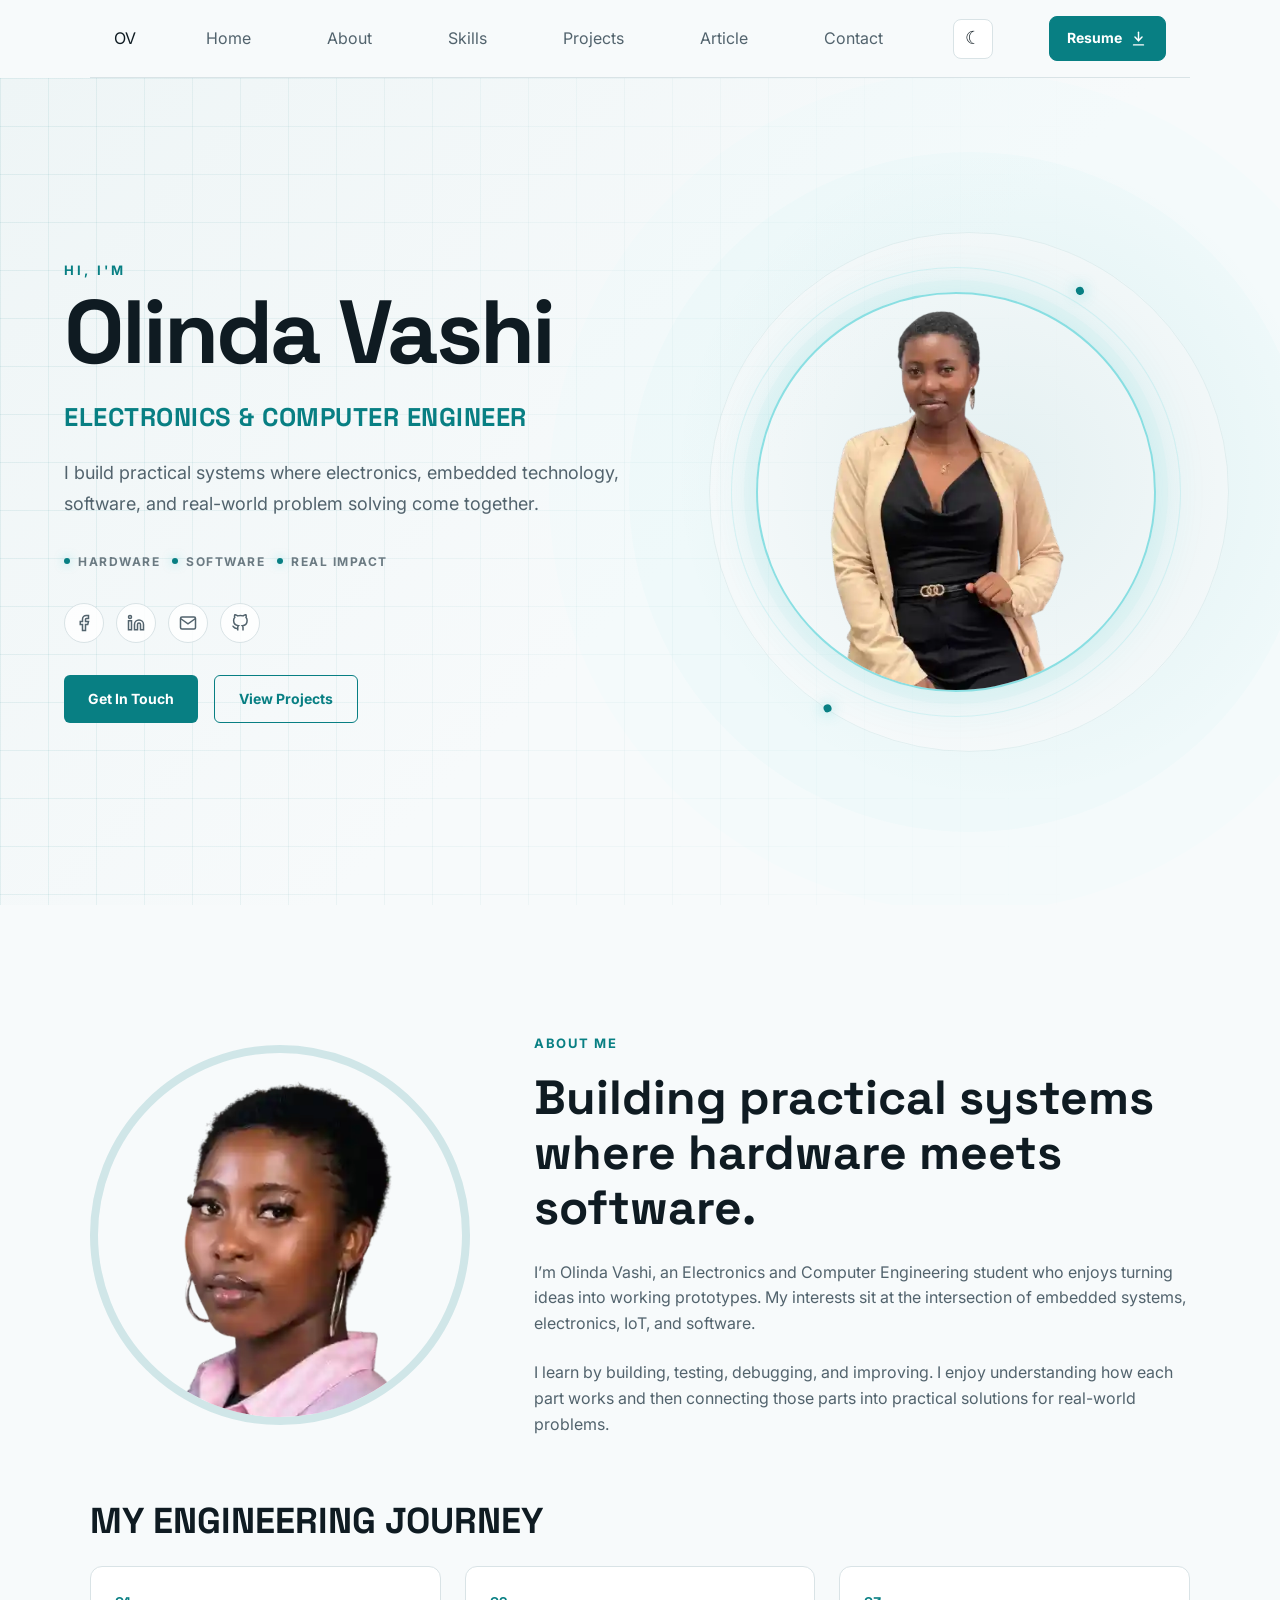
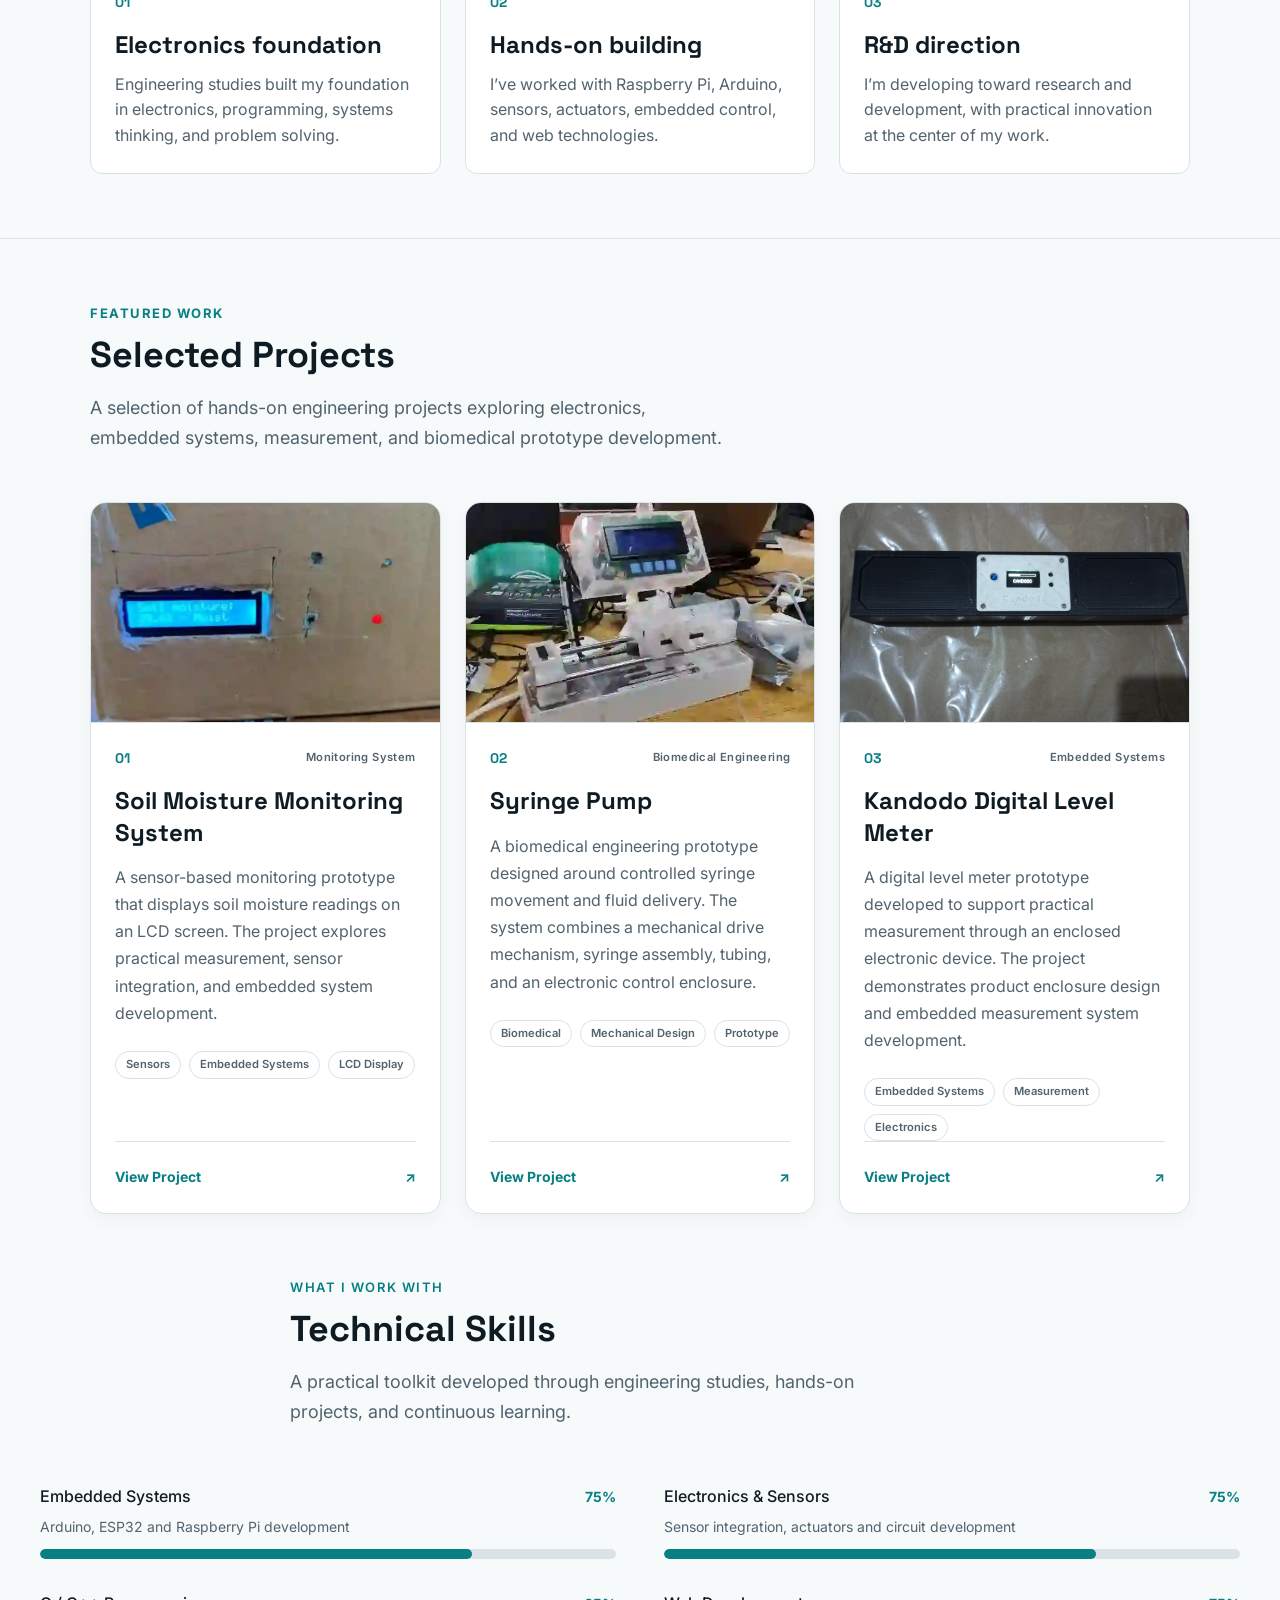
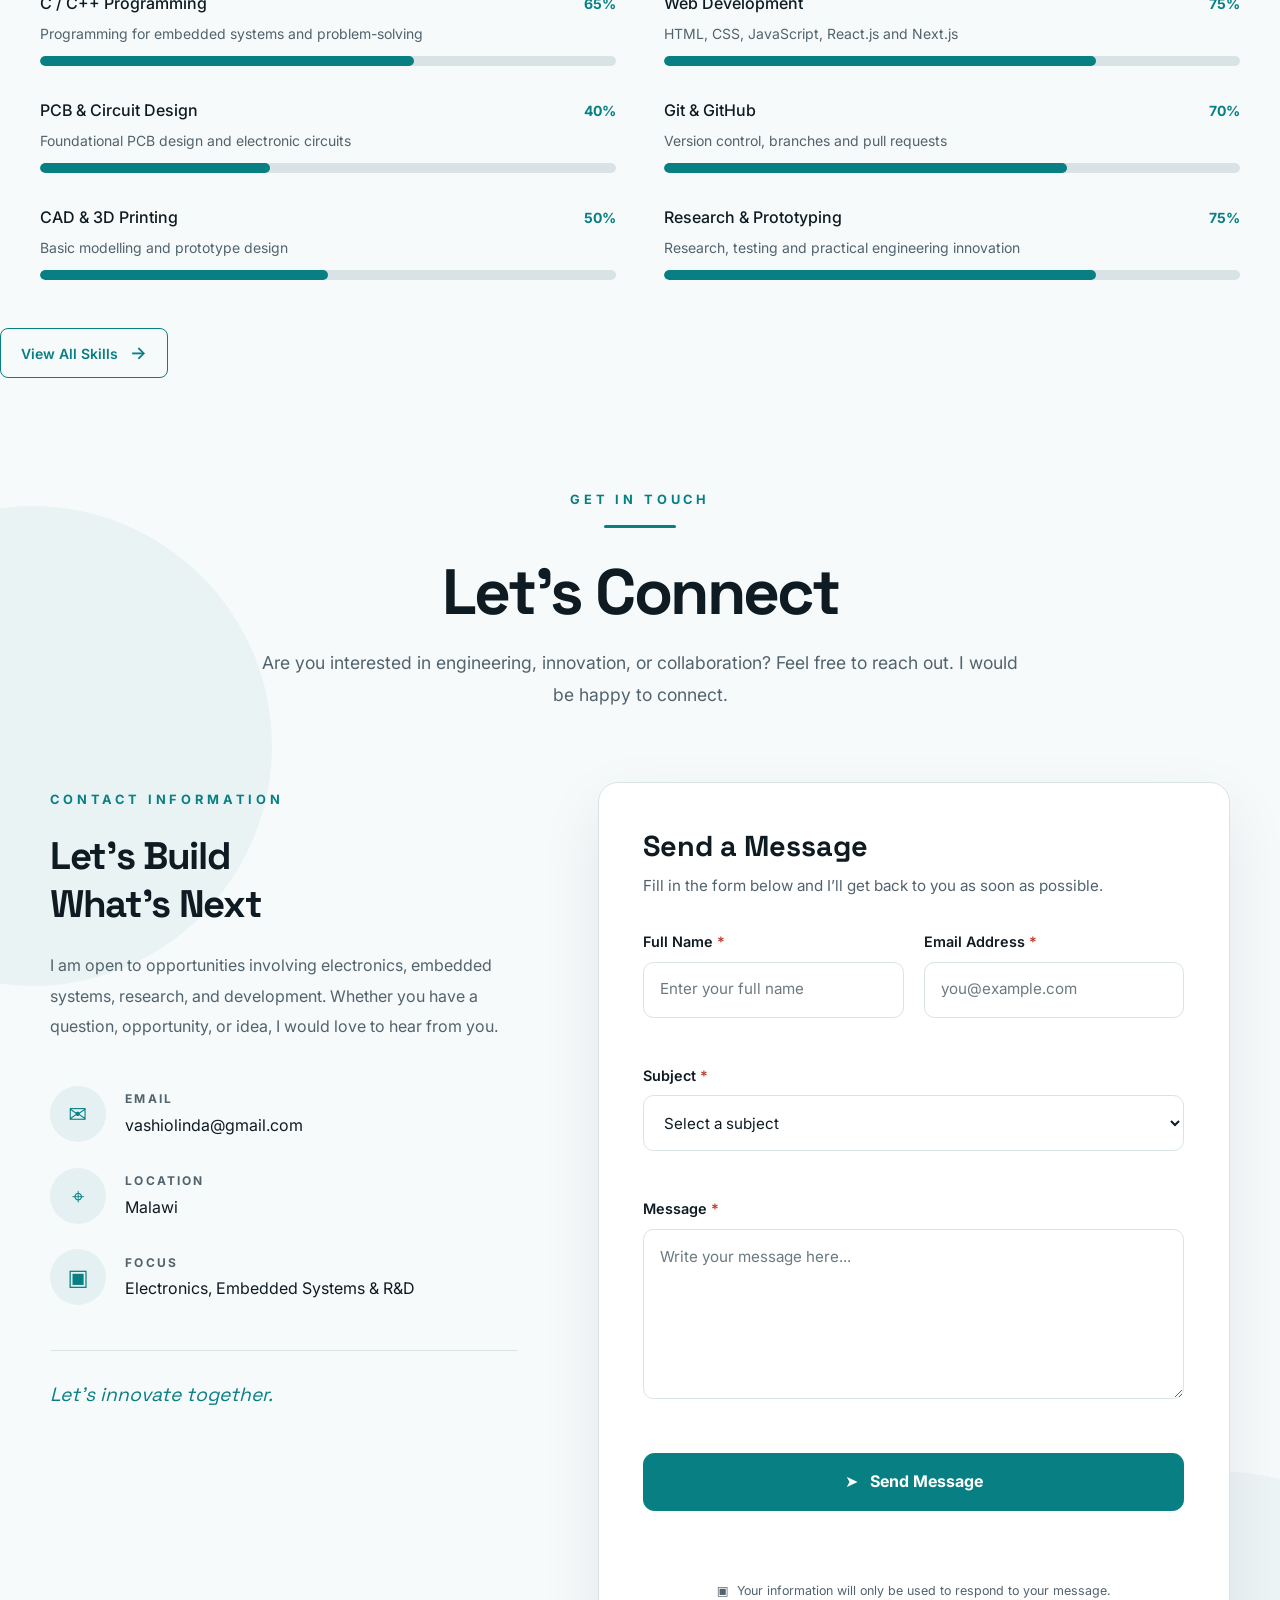
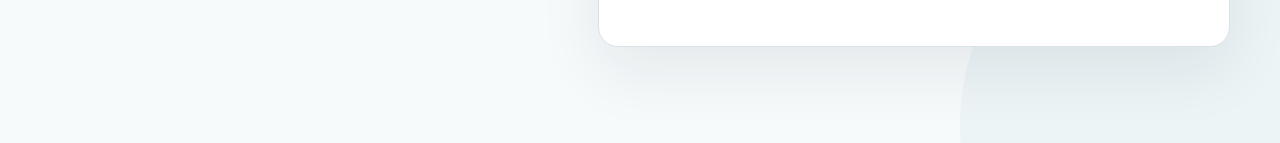
==== commit 40f1685b: "Complete writing section and additional changes" ====
--- a/index.html
+++ b/index.html
@@ -79,7 +79,7 @@
       software, and real-world problem solving come together.
     </p>
 
-    <div class="hero-focus" aria-label="Areas of focus">
+    <div class="hero-focus" role="group" aria-label="Areas of focus">
       <span>HARDWARE</span>
       <span>SOFTWARE</span>
       <span>REAL IMPACT</span>
@@ -136,10 +136,13 @@
     <div class="hero-orbit" aria-hidden="true"></div>
 
     <div class="hero-image">
-      <img
-        src="assets/profile.png"
-        alt="Portrait of Olinda Vashi"
-      >
+     <img
+  src="assets/profile.webp"
+  alt="Portrait of Olinda Vashi"
+  width="203"
+  height="286"
+  fetchpriority="high"
+>
     </div>
         </div>
 
@@ -152,7 +155,7 @@
 
   <div class="about-photo">
     <img
-      src="assets/Profilee.png"
+      src="assets/Profilee.webp"
       alt="Portrait of Olinda Vashi"
     >
   </div>
@@ -283,7 +286,7 @@
       <div class="project-visual">
 
         <img
-          src="assets/soil-moisture.jpg"
+          src="assets/soil-moisture.webp"
           alt="Soil moisture monitoring prototype displaying a moisture reading on an LCD"
           loading="lazy"
         >
@@ -372,7 +375,7 @@
       <div class="project-visual">
 
         <img
-          src="assets/syringe-pump.jpg"
+          src="assets/syringe-pump.webp"
           alt="Syringe pump prototype with a syringe, mechanical drive system, tubing, and control enclosure"
           loading="lazy"
         >
@@ -776,7 +779,7 @@
         <p class="contact-eyebrow">Contact Information</p>
 
         <h3>
-          Let’s Build<br />
+          Let’s Build<br >
           What’s Next
         </h3>
 
@@ -858,7 +861,7 @@
                 placeholder="Enter your full name"
                 autocomplete="name"
                 required
-              />
+              >
 
               <small
                 class="form-error"
@@ -879,7 +882,7 @@
                 placeholder="you@example.com"
                 autocomplete="email"
                 required
-              />
+              >
 
               <small
                 class="form-error"
@@ -967,7 +970,7 @@
     </div>
   </div>
 </section>
-
+ 
 
   </main>
  
--- a/css/styles.css
+++ b/css/styles.css
@@ -3,33 +3,33 @@
    ========================================= */
 :root {
   /* Colour — dark theme */
-  --bg: #F7FAFB;
-  --surface: #FFFFFF;
-  --border: #D9E3E6;
-  --text-primary: #0F1B22;
-  --text-secondary: #52636D;
-  --text-muted: #6B7A82;
-  --accent: #087F83;
-  --accent-contrast: #FFFFFF;
-  --error: #C0392B;
+  --bg: #f7fafb;
+  --surface: #ffffff;
+  --border: #d9e3e6;
+  --text-primary: #0f1b22;
+  --text-secondary: #52636d;
+  --text-muted: #6b7a82;
+  --accent: #087f83;
+  --accent-contrast: #ffffff;
+  --error: #c0392b;
   --accent-soft: rgba(8, 127, 131, 0.08);
   --accent-medium: rgba(8, 127, 131, 0.16);
-  --hero-start: #EEF5F6;
-  --hero-end: #F7FAFB;
+  --hero-start: #eef5f6;
+  --hero-end: #f7fafb;
   --hero-overlay: rgba(255, 255, 255, 0.82);
   --shadow-color: rgba(15, 27, 34, 0.08);
 
   /* Type */
-  --font-heading: 'Space Grotesk', sans-serif;
-  --font-body: 'Inter', system-ui, sans-serif;
-
-  --fs-display: 3rem;      /* 48px */
---fs-h2: 2.25rem;        /* 36px */
---fs-h3: 1.5rem;         /* 24px */
---fs-body-lg: 1.125rem;  /* 18px */
---fs-body: 1rem;         /* 16px */
---fs-small: 0.875rem;    /* 14px */
---fs-eyebrow: 0.8125rem; /* 13px */
+  --font-heading: "Space Grotesk", sans-serif;
+  --font-body: "Inter", system-ui, sans-serif;
+
+  --fs-display: 3rem; /* 48px */
+  --fs-h2: 2.25rem; /* 36px */
+  --fs-h3: 1.5rem; /* 24px */
+  --fs-body-lg: 1.125rem; /* 18px */
+  --fs-body: 1rem; /* 16px */
+  --fs-small: 0.875rem; /* 14px */
+  --fs-eyebrow: 0.8125rem; /* 13px */
 
   /* Spacing scale */
   --space-1: 0.25rem;
@@ -46,22 +46,22 @@
    ========================================= */
 
 [data-theme="dark"] {
-  --bg: #0F141A;
-  --surface: #151B23;
-  --border: #1B2330;
-
-  --text-primary: #F5F7FA;
-  --text-secondary: #B8C2CC;
-  --text-muted: #7C8894;
-
-  --accent: #37CDD1;
-  --accent-contrast: #0D1117;
-
-  --error: #FF6B6B;
+  --bg: #0f141a;
+  --surface: #151b23;
+  --border: #1b2330;
+
+  --text-primary: #f5f7fa;
+  --text-secondary: #b8c2cc;
+  --text-muted: #7c8894;
+
+  --accent: #37cdd1;
+  --accent-contrast: #0d1117;
+
+  --error: #ff6b6b;
   --accent-soft: rgba(55, 205, 209, 0.08);
   --accent-medium: rgba(55, 205, 209, 0.16);
-  --hero-start: #0B1016;
-  --hero-end: #111B22;
+  --hero-start: #0b1016;
+  --hero-end: #111b22;
   --hero-overlay: rgba(15, 20, 26, 0.82);
   --shadow-color: rgba(0, 0, 0, 0.24);
 }
@@ -69,13 +69,20 @@
 /* =========================================
    Reset
    ========================================= */
-*, *::before, *::after {
+*,
+*::before,
+*::after {
   box-sizing: border-box;
 }
 .hero-content > * + * {
   margin-top: var(--space-4);
 }
-body, h1, h2, h3, p, ul {
+body,
+h1,
+h2,
+h3,
+p,
+ul {
   margin: 0;
 }
 
@@ -237,19 +244,16 @@
   display: block;
 }
 
-
 /* =========================================
    Layout — hero
    ========================================= */
-
 
 main ul[aria-label="Social profiles"] {
   display: flex;
   gap: var(--space-3);
 }
 
-
-  /* =========================================
+/* =========================================
    Hero — Home
    ========================================= */
 
@@ -270,11 +274,7 @@
   overflow: hidden;
 
   background:
-    radial-gradient(
-      circle at 78% 48%,
-      var(--accent-soft),
-      transparent 30%
-    ),
+    radial-gradient(circle at 78% 48%, var(--accent-soft), transparent 30%),
     linear-gradient(
       135deg,
       var(--hero-start) 0%,
@@ -297,11 +297,7 @@
 
   background-size: 48px 48px;
 
-  mask-image: linear-gradient(
-    to right,
-    black,
-    transparent 85%
-  );
+  mask-image: linear-gradient(to right, black, transparent 85%);
 
   pointer-events: none;
 }
@@ -325,7 +321,6 @@
   pointer-events: none;
 }
 
-
 /* =========================================
    Hero content
    ========================================= */
@@ -392,7 +387,6 @@
   line-height: 1.75;
 }
 
-
 /* =========================================
    Hero focus areas
    ========================================= */
@@ -428,7 +422,6 @@
 
   box-shadow: 0 0 10px rgba(55, 205, 209, 0.5);
 }
-
 
 /* =========================================
    Social links
@@ -482,7 +475,6 @@
   transform: translateY(-3px);
 }
 
-
 /* =========================================
    Hero buttons
    ========================================= */
@@ -532,13 +524,12 @@
 }
 
 .hero-actions a:first-child:hover {
-  box-shadow: 0 8px 22px rgba(55, 205, 209, 0.20);
+  box-shadow: 0 8px 22px rgba(55, 205, 209, 0.2);
 }
 
 .hero-actions a:last-child:hover {
   background: rgba(55, 205, 209, 0.08);
 }
-
 
 /* =========================================
    Hero visual
@@ -568,22 +559,7 @@
   justify-content: center;
 }
 
-.hero-image::before {
-  content: "";
-
-  position: absolute;
-  inset: 8%;
-
-  border-radius: 50%;
-
-  background: var(--accent-medium);
-
-  filter: blur(35px);
-
-  transform: scale(0.9);
-
-  animation: heroGlow 5s ease-in-out infinite;
-}
+
 
 .hero-image img {
   position: relative;
@@ -595,7 +571,7 @@
   height: 100%;
 
   object-fit: contain;
-    object-position: center center;
+  object-position: center center;
 
   border-radius: 50%;
 
@@ -606,7 +582,6 @@
     0 0 50px rgba(55, 205, 209, 0.18);
 }
 
-
 /* =========================================
    Decorative orbit
    ========================================= */
@@ -649,80 +624,18 @@
 }
 
 
-/* =========================================
-   Hero labels
-   ========================================= */
-
-.hero-label {
-  position: absolute;
-  z-index: 3;
-
-  display: flex;
-  align-items: center;
-  gap: var(--space-2);
-
-  padding: var(--space-2) var(--space-3);
-
-  color: var(--text-secondary);
-
-  font-family: var(--font-body);
-  font-size: 0.7rem;
-  font-weight: 700;
-
-  letter-spacing: 1.2px;
-
-  background: var(--hero-overlay);
-  border: 1px solid var(--border);
-  border-radius: 5px;
-
-  backdrop-filter: blur(8px);
-}
-
-.hero-label span {
-  color: var(--accent);
-  font-family: var(--font-heading);
-}
-
-.hero-label-hardware {
-  top: 17%;
-  left: 1%;
-}
-
-.hero-label-software {
-  top: 47%;
-  right: -2%;
-}
-
-.hero-label-impact {
-  bottom: 17%;
-  left: 4%;
-}
-
-
-/* =========================================
-   Hero animation
-   ========================================= */
-
-
-@keyframes heroGlow {
-  0%,
-  100% {
-    opacity: 0.65;
-    transform: scale(0.9);
-  }
-
-  50% {
-    opacity: 1;
-    transform: scale(1.05);
-  }
-}
+
+
+
+
+
+
 
 /* =========================================
    Hero responsive layout
    ========================================= */
 
 @media (max-width: 1100px) {
-
   .hero {
     grid-template-columns: minmax(0, 1fr) minmax(350px, 430px);
     gap: var(--space-6);
@@ -749,9 +662,7 @@
   }
 }
 
-
 @media (max-width: 850px) {
-
   .hero {
     min-height: auto;
 
@@ -804,14 +715,9 @@
   }
 }
 
-
 @media (max-width: 700px) {
-
   .hero {
-    padding:
-      var(--space-7)
-      var(--space-4)
-      var(--space-8);
+    padding: var(--space-7) var(--space-4) var(--space-8);
   }
 
   .hero h1 {
@@ -860,9 +766,7 @@
   }
 }
 
-
 @media (max-width: 450px) {
-
   .hero {
     padding-top: var(--space-6);
   }
@@ -910,9 +814,7 @@
   }
 }
 
-
 @media (prefers-reduced-motion: reduce) {
-
   .hero-image::before {
     animation: none;
   }
@@ -951,8 +853,7 @@
   color: var(--accent-contrast);
   background-color: var(--accent);
 
-  box-shadow:
-    0 0 10px rgba(55, 205, 209, 0.35);
+  box-shadow: 0 0 10px rgba(55, 205, 209, 0.35);
 }
 /* =========================================
    Resume Button
@@ -1003,8 +904,7 @@
   background: #5de1e4;
   border-color: #5de1e4;
 
-  box-shadow:
-    0 0 16px rgba(55, 205, 209, 0.35);
+  box-shadow: 0 0 16px rgba(55, 205, 209, 0.35);
 
   transform: translateY(-2px);
 }
@@ -1027,7 +927,8 @@
 
   width: 100%;
   margin: var(--space-8) 0 0;
-  padding: var(--space-8) max(var(--space-5), calc((100% - 1100px) / 2)) var(--space-6);
+  padding: var(--space-8) max(var(--space-5), calc((100% - 1100px) / 2))
+    var(--space-6);
 
   background: var(--about-bg);
 
@@ -1037,7 +938,6 @@
   gap: var(--space-8);
 }
 
-
 /* =========================================
    About image
    ========================================= */
@@ -1056,14 +956,11 @@
   height: 100%;
 
   object-fit: cover;
- object-position: center 35%;
-
- border: 8px solid #9edee0;
+  object-position: center 35%;
+
+  border: 8px solid #9edee0;
   border-radius: 50%;
 }
-
-
-
 
 /* =========================================
    About Text
@@ -1087,7 +984,6 @@
   letter-spacing: 1.5px;
 }
 
-
 .about-title {
   max-width: 760px;
   margin: 0;
@@ -1100,7 +996,6 @@
   line-height: 1.15;
 }
 
-
 .about-text {
   max-width: 760px;
   margin: var(--space-5) 0 0;
@@ -1113,11 +1008,9 @@
   line-height: 1.6;
 }
 
-
 .about-text + .about-text {
   margin-top: var(--space-5);
 }
-
 
 /* =========================================
    Engineering Journey
@@ -1126,7 +1019,8 @@
   width: 100%;
   max-width: none;
   margin: 0;
-  padding: var(--space-6) max(var(--space-5), calc((100% - 1100px) / 2)) var(--space-8);
+  padding: var(--space-6) max(var(--space-5), calc((100% - 1100px) / 2))
+    var(--space-8);
 
   background: #e0e8ed;
   color: #1f262e;
@@ -1143,13 +1037,11 @@
   line-height: 1.15;
 }
 
-
 .journey-grid {
   display: grid;
   grid-template-columns: repeat(3, 1fr);
   gap: var(--space-5);
 }
-
 
 /* =========================================
    Engineering Journey Cards
@@ -1173,7 +1065,6 @@
     background-color 0.3s ease;
 }
 
-
 /* Accent line */
 
 .journey-card::before {
@@ -1188,28 +1079,14 @@
 
   background: var(--accent);
 
-  transition: width 0.3s ease;
-}
-
-
-/* Hover */
-
-.journey-card:hover {
-  transform: translateY(-8px);
-
-  background: #f5f9fa;
-  border-color: var(--accent);
-
-  box-shadow:
-    0 12px 25px rgba(31, 38, 46, 0.10),
-    0 4px 10px rgba(10, 158, 163, 0.08);
-}
+  
+}
+
 
 
 .journey-card:hover::before {
   width: 100%;
 }
-
 
 /* Number */
 
@@ -1223,15 +1100,6 @@
   font-weight: 700;
   line-height: 1.6;
 
-  transition:
-    transform 0.3s ease,
-    letter-spacing 0.3s ease;
-}
-
-
-.journey-card:hover .journey-number {
-  transform: translateX(4px);
-  letter-spacing: 1px;
 }
 
 
@@ -1262,7 +1130,6 @@
    ========================================= */
 
 @media (max-width: 900px) {
-
   .about-section {
     grid-template-columns: 280px minmax(0, 1fr);
     gap: var(--space-6);
@@ -1281,13 +1148,11 @@
   }
 }
 
-
 /* =========================================
    About Section — Mobile
    ========================================= */
 
 @media (max-width: 800px) {
-
   .about-section {
     display: flex;
     flex-direction: column;
@@ -1320,13 +1185,11 @@
   }
 }
 
-
 /* =========================================
    Small Mobile
    ========================================= */
 
 @media (max-width: 700px) {
-
   .about-section {
     padding: var(--space-7) var(--space-4);
   }
@@ -1357,13 +1220,11 @@
   }
 }
 
-
 /* =========================================
    Very Small Phones
    ========================================= */
 
 @media (max-width: 450px) {
-
   .about-title {
     font-size: 2rem;
   }
@@ -1381,7 +1242,6 @@
    ========================================= */
 
 @media (max-width: 700px) {
-
   header {
     flex-wrap: wrap;
   }
@@ -1432,15 +1292,13 @@
   --projects-accent: var(--accent);
 
   width: 100%;
-  padding: var(--space-8)
-    max(var(--space-5), calc((100% - 1100px) / 2));
+  padding: var(--space-8) max(var(--space-5), calc((100% - 1100px) / 2));
 
   background: var(--projects-bg);
   color: var(--projects-text);
 
   border-top: 1px solid #cbd8df;
 }
-
 
 /* =========================================
    PROJECTS HEADER
@@ -1482,7 +1340,6 @@
   line-height: 1.7;
 }
 
-
 /* =========================================
    PROJECTS GRID
    ========================================= */
@@ -1493,7 +1350,6 @@
   gap: var(--space-5);
 }
 
-
 /* =========================================
    PROJECT CARD
    ========================================= */
@@ -1509,23 +1365,11 @@
   border: 1px solid var(--projects-border);
   border-radius: 16px;
 
-  box-shadow:
-    0 6px 18px rgba(31, 38, 46, 0.04);
-
-  transition:
-    transform 0.3s ease,
-    border-color 0.3s ease,
-    box-shadow 0.3s ease;
-}
-
-.project-card:hover {
-  transform: translateY(-6px);
-
-  border-color: var(--projects-accent);
-
-  box-shadow:
-    0 12px 28px rgba(31, 38, 46, 0.10);
-}
+  box-shadow: 0 6px 18px rgba(31, 38, 46, 0.04);
+
+
+}
+
 
 
 /* =========================================
@@ -1550,12 +1394,9 @@
   object-fit: cover;
   object-position: center;
 
-  transition: transform 0.4s ease;
-}
-
-.project-card:hover .project-visual img {
-  transform: scale(1.03);
-}
+  
+}
+
 
 
 /* Optional Image Position Adjustments */
@@ -1574,7 +1415,6 @@
 .project-card:nth-child(3) .project-visual img {
   object-position: center;
 }
-
 
 /* =========================================
    PROJECT CARD CONTENT
@@ -1587,7 +1427,6 @@
 
   padding: var(--space-5);
 }
-
 
 /* =========================================
    PROJECT CARD META
@@ -1618,7 +1457,6 @@
   text-align: right;
 }
 
-
 /* =========================================
    PROJECT TITLE
    ========================================= */
@@ -1633,7 +1471,6 @@
   line-height: 1.3;
 }
 
-
 /* =========================================
    PROJECT DESCRIPTION
    ========================================= */
@@ -1646,7 +1483,6 @@
   font-size: var(--fs-body);
   line-height: 1.7;
 }
-
 
 /* =========================================
    PROJECT TAGS
@@ -1677,7 +1513,6 @@
   border-radius: 999px;
 }
 
-
 /* =========================================
    PROJECT LINK
    ========================================= */
@@ -1716,7 +1551,6 @@
   border-radius: 4px;
 }
 
-
 /* =========================================
    TABLET RESPONSIVE LAYOUT
    ========================================= */
@@ -1732,7 +1566,6 @@
   }
 }
 
-
 /* =========================================
    MOBILE RESPONSIVE LAYOUT
    ========================================= */
@@ -1768,7 +1601,6 @@
     padding: var(--space-5);
   }
 }
-
 
 /* =========================================
    SMALL MOBILE SCREENS
@@ -1793,7 +1625,6 @@
     text-align: left;
   }
 }
-
 
 /* =========================================
    REDUCED MOTION
@@ -1823,7 +1654,7 @@
    SKILLS SECTION
    ========================================= */
 
-.skills-section {
+ {
   padding: 6rem 8%;
 
   background: var(--bg);
@@ -1849,7 +1680,7 @@
   font-weight: 600;
   letter-spacing: 0.12em;
   line-height: 1.5;
-  text-transform: uppercase;
+ .skills-section text-transform: uppercase;
 }
 
 .skills-title {
@@ -1951,14 +1782,21 @@
   border-radius: 999px;
 }
 
+.progress-track {
+  width: 100%;
+  height: 0.625rem;
+  overflow: hidden;
+
+  background: var(--border);
+  border-radius: 999px;
+}
+
 .progress-fill {
   width: var(--progress);
   height: 100%;
 
   background: var(--accent);
   border-radius: inherit;
-
-  transition: width 0.6s ease;
 }
 
 /* =========================================
@@ -1986,11 +1824,7 @@
   line-height: 1.5;
   text-decoration: none;
 
-  transition:
-    background-color 0.2s ease,
-    color 0.2s ease,
-    border-color 0.2s ease,
-    transform 0.2s ease;
+ 
 }
 
 .skills-button span {
@@ -2675,27 +2509,120 @@
   --about-secondary: var(--text-secondary);
   --about-accent: var(--accent);
 }
-.about-photo img { border-color: var(--accent-medium); }
-.journey { background: var(--bg); color: var(--text-primary); }
-.journey-heading, .journey-card h3 { color: var(--text-primary); }
-.journey-card { background: var(--surface); border-color: var(--border); }
-.journey-card:hover { background: var(--surface); box-shadow: 0 12px 25px var(--shadow-color); }
-.journey-card p:not(.journey-number) { color: var(--text-secondary); }
-.projects-section { --projects-bg: var(--bg); --projects-card: var(--surface); --projects-border: var(--border); --projects-text: var(--text-primary); --projects-secondary: var(--text-secondary); --projects-accent: var(--accent); border-top-color: var(--border); }
-.contact-section { background: var(--bg); color: var(--text-primary); }
-.contact-heading .section-eyebrow, .contact-eyebrow, .contact-detail a:hover, .contact-footer-text, .form-status.success { color: var(--accent); }
-.heading-line { background: var(--accent); }
-.contact-heading h2, .contact-information h3, .contact-detail a, .contact-detail p, .contact-form-card > h3, .form-group label { color: var(--text-primary); }
-.contact-heading > p:last-child, .contact-description, .contact-label, .form-introduction, .form-status, .privacy-note { color: var(--text-secondary); }
-.contact-icon { background: var(--accent-soft); color: var(--accent); }
-.contact-divider { background: var(--border); }
-.contact-form-card { border-color: var(--border); background: var(--surface); box-shadow: 0 1.5rem 4rem var(--shadow-color); }
-.form-group label span, .form-error, .form-status.failure { color: var(--error); }
-.form-group input, .form-group select, .form-group textarea { border-color: var(--border); background: var(--surface); color: var(--text-primary); }
-.form-group input::placeholder, .form-group textarea::placeholder { color: var(--text-muted); }
-.form-group input:focus, .form-group select:focus, .form-group textarea:focus { border-color: var(--accent); box-shadow: 0 0 0 3px var(--accent-soft); }
-.form-group input:hover, .form-group select:hover, .form-group textarea:hover { border-color: var(--text-muted); }
-.form-group input.invalid, .form-group select.invalid, .form-group textarea.invalid { border-color: var(--error); }
-.contact-submit { border-color: var(--accent); background: var(--accent); color: var(--accent-contrast); }
-.contact-submit:hover { background: var(--accent); box-shadow: 0 0.5rem 1.2rem var(--accent-medium); }
-.contact-submit:focus-visible { outline-color: var(--accent); }
+.about-photo img {
+  border-color: var(--accent-medium);
+}
+.journey {
+  background: var(--bg);
+  color: var(--text-primary);
+}
+.journey-heading,
+.journey-card h3 {
+  color: var(--text-primary);
+}
+.journey-card {
+  background: var(--surface);
+  border-color: var(--border);
+}
+.journey-card:hover {
+  background: var(--surface);
+  box-shadow: 0 12px 25px var(--shadow-color);
+}
+.journey-card p:not(.journey-number) {
+  color: var(--text-secondary);
+}
+.projects-section {
+  --projects-bg: var(--bg);
+  --projects-card: var(--surface);
+  --projects-border: var(--border);
+  --projects-text: var(--text-primary);
+  --projects-secondary: var(--text-secondary);
+  --projects-accent: var(--accent);
+  border-top-color: var(--border);
+}
+.contact-section {
+  background: var(--bg);
+  color: var(--text-primary);
+}
+.contact-heading .section-eyebrow,
+.contact-eyebrow,
+.contact-detail a:hover,
+.contact-footer-text,
+.form-status.success {
+  color: var(--accent);
+}
+.heading-line {
+  background: var(--accent);
+}
+.contact-heading h2,
+.contact-information h3,
+.contact-detail a,
+.contact-detail p,
+.contact-form-card > h3,
+.form-group label {
+  color: var(--text-primary);
+}
+.contact-heading > p:last-child,
+.contact-description,
+.contact-label,
+.form-introduction,
+.form-status,
+.privacy-note {
+  color: var(--text-secondary);
+}
+.contact-icon {
+  background: var(--accent-soft);
+  color: var(--accent);
+}
+.contact-divider {
+  background: var(--border);
+}
+.contact-form-card {
+  border-color: var(--border);
+  background: var(--surface);
+  box-shadow: 0 1.5rem 4rem var(--shadow-color);
+}
+.form-group label span,
+.form-error,
+.form-status.failure {
+  color: var(--error);
+}
+.form-group input,
+.form-group select,
+.form-group textarea {
+  border-color: var(--border);
+  background: var(--surface);
+  color: var(--text-primary);
+}
+.form-group input::placeholder,
+.form-group textarea::placeholder {
+  color: var(--text-muted);
+}
+.form-group input:focus,
+.form-group select:focus,
+.form-group textarea:focus {
+  border-color: var(--accent);
+  box-shadow: 0 0 0 3px var(--accent-soft);
+}
+.form-group input:hover,
+.form-group select:hover,
+.form-group textarea:hover {
+  border-color: var(--text-muted);
+}
+.form-group input.invalid,
+.form-group select.invalid,
+.form-group textarea.invalid {
+  border-color: var(--error);
+}
+.contact-submit {
+  border-color: var(--accent);
+  background: var(--accent);
+  color: var(--accent-contrast);
+}
+.contact-submit:hover {
+  background: var(--accent);
+  box-shadow: 0 0.5rem 1.2rem var(--accent-medium);
+}
+.contact-submit:focus-visible {
+  outline-color: var(--accent);
+}
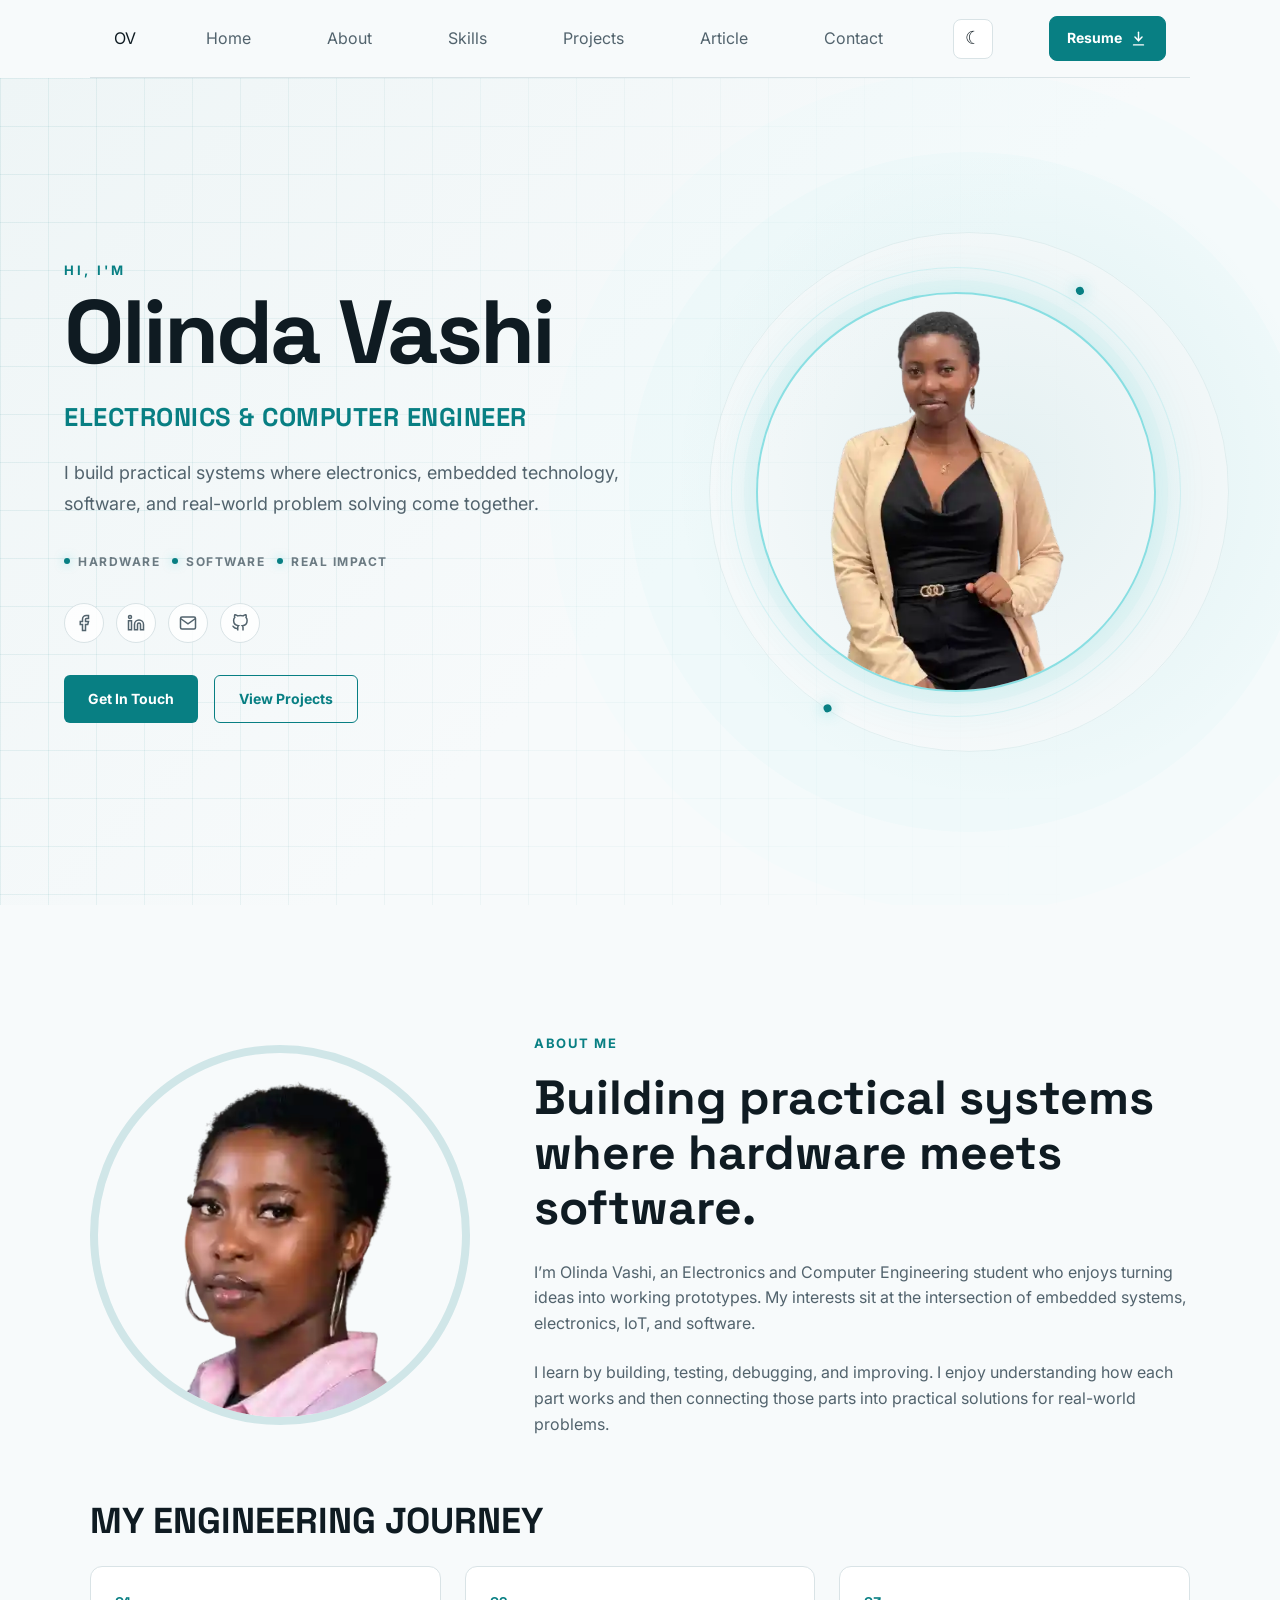
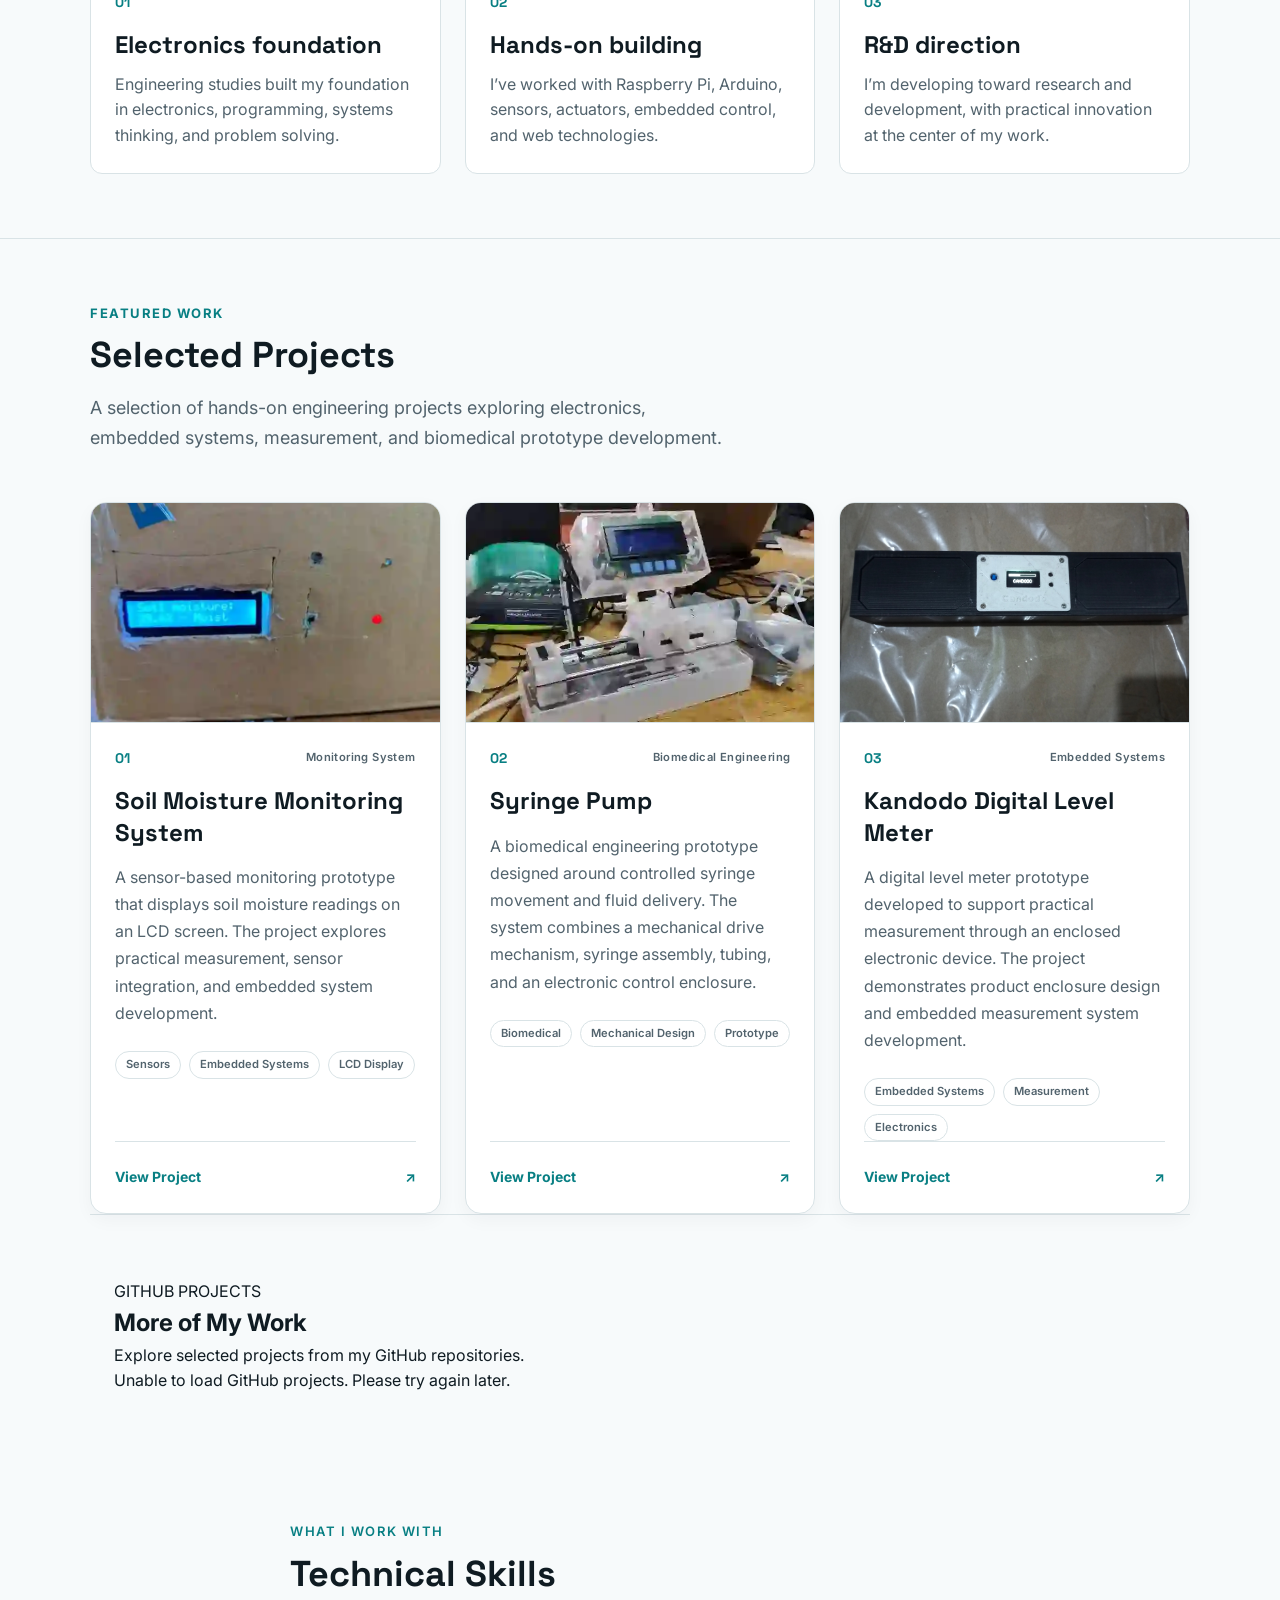
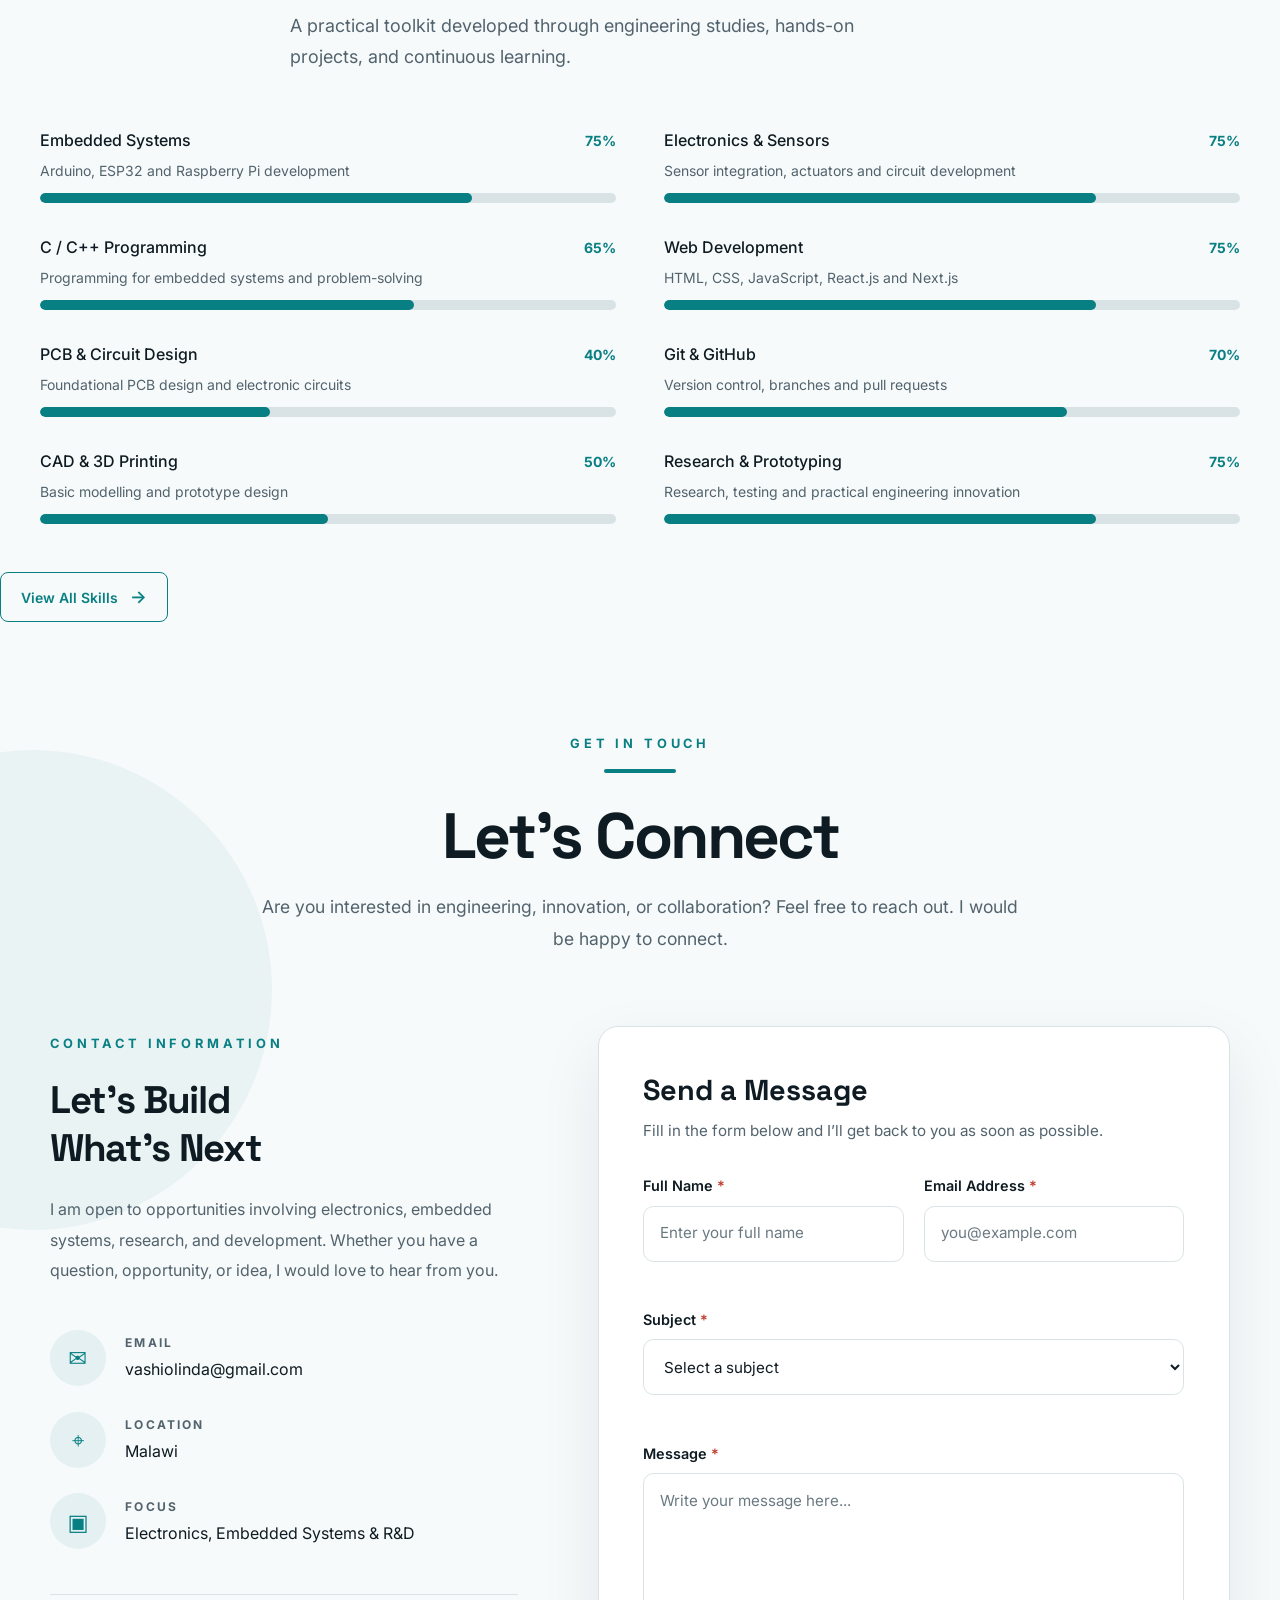
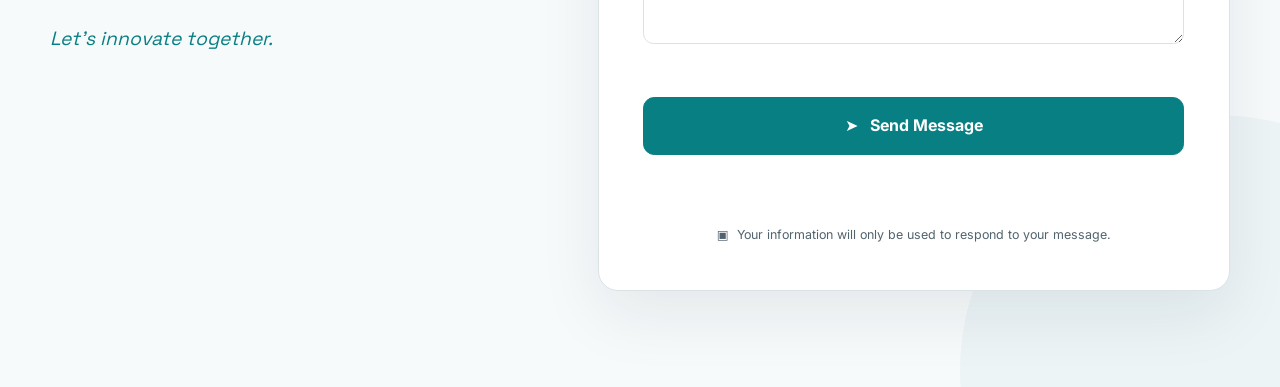
==== commit d14af059: "Add GitHub API project integration" ====
--- a/index.html
+++ b/index.html
@@ -546,6 +546,30 @@
 
   </div>
 
+<!-- GitHub Projects Section -->
+<section id="github-projects" class="projects-section">
+  <div class="section-heading">
+    <p class="section-label">GITHUB PROJECTS</p>
+    <h2>More of My Work</h2>
+    <p>
+      Explore selected projects from my GitHub repositories.
+    </p>
+  </div>
+
+  <!-- Status message -->
+  <p id="github-status" class="github-status" aria-live="polite">
+    Loading GitHub projects...
+  </p>
+
+  <!-- GitHub project cards will be inserted here -->
+  <div
+    id="github-project-grid"
+    class="projects-grid"
+    aria-live="polite">
+  </div>
+</section>
+
+
 </section>
 
 <!-- =========================================
--- a/css/styles.css
+++ b/css/styles.css
@@ -2626,3 +2626,4 @@
 .contact-submit:focus-visible {
   outline-color: var(--accent);
 }
+
